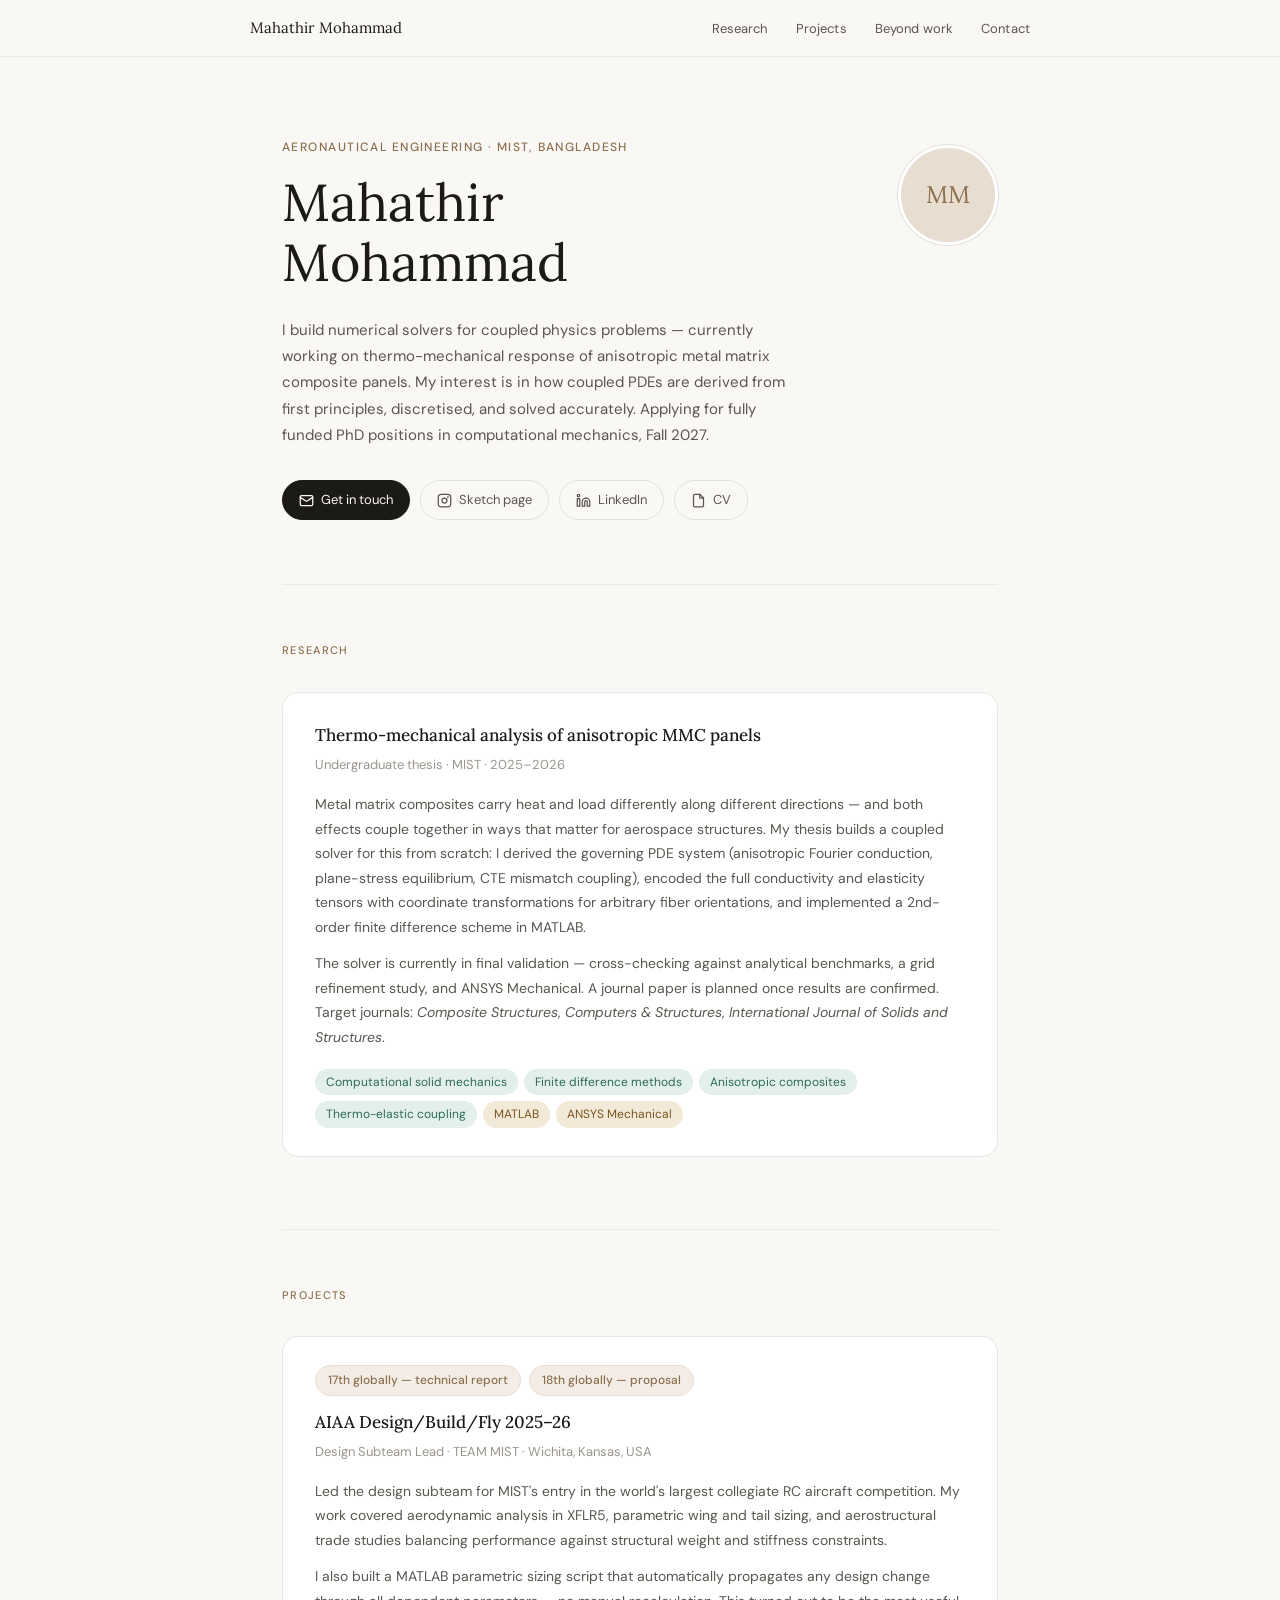
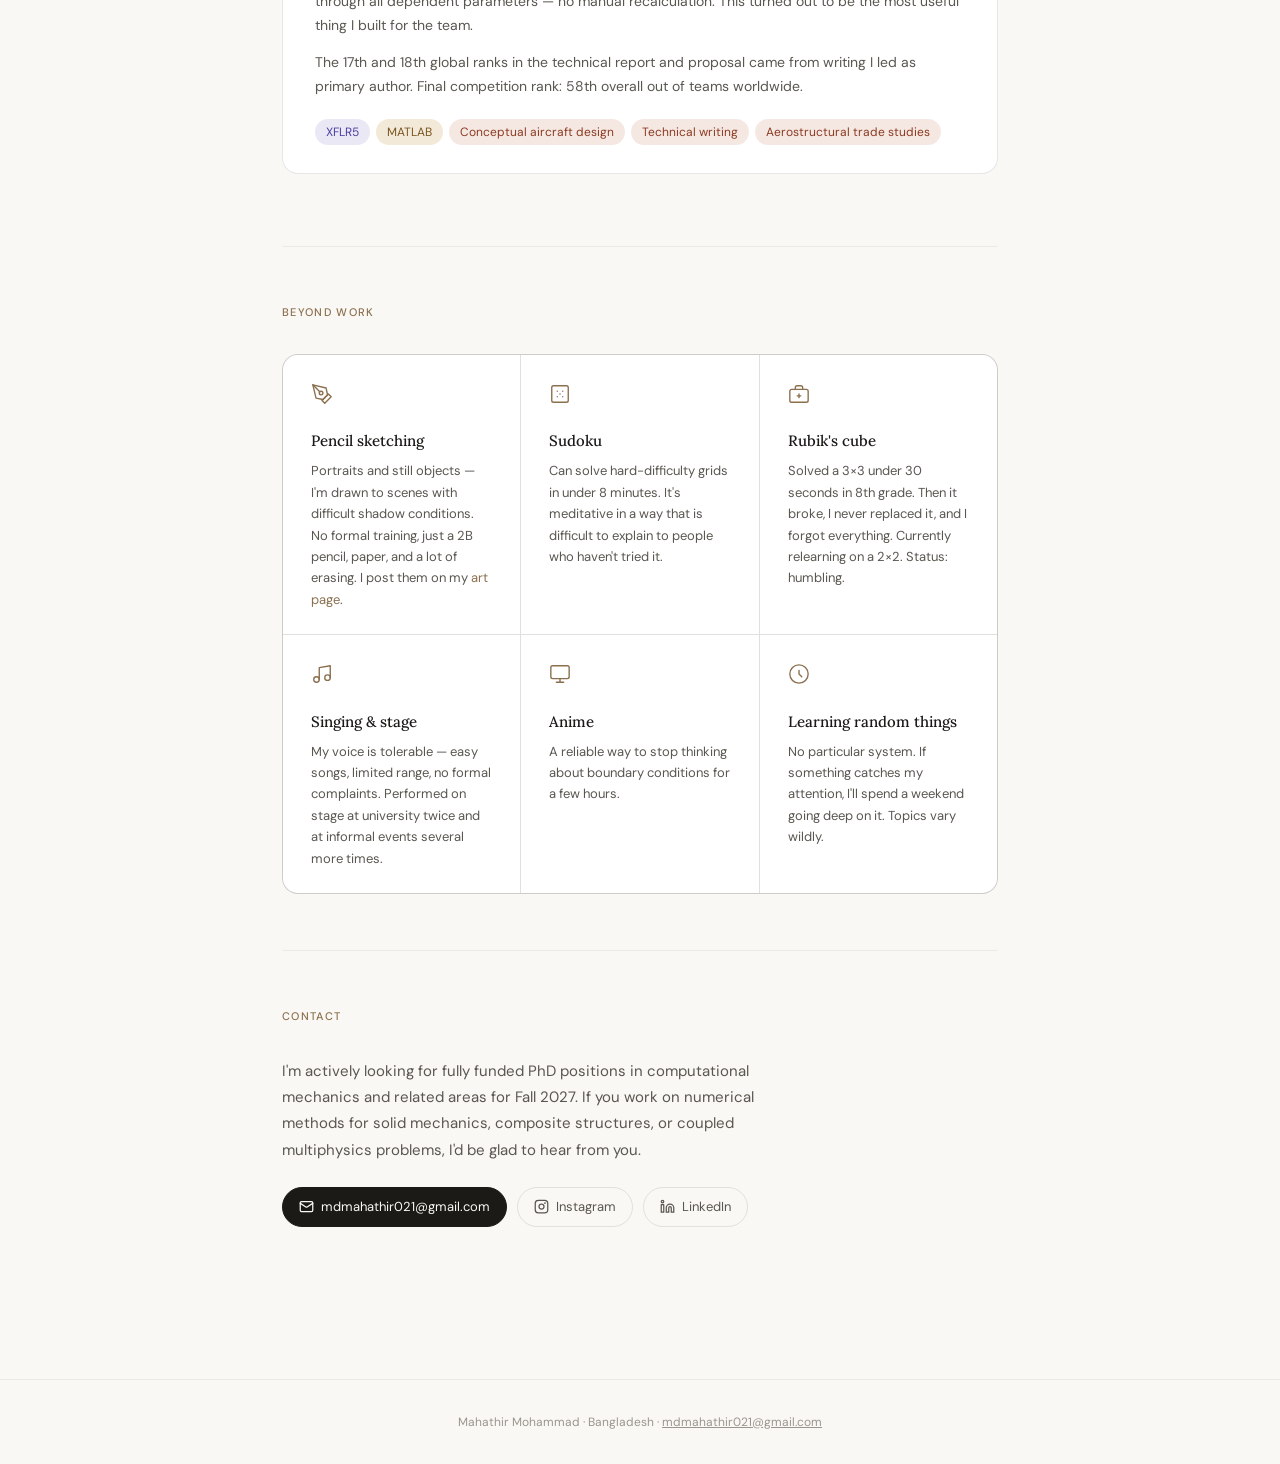
==== index.html @ 1d9fae68 "Rename portfolio_website.html to index.html" ====
<!DOCTYPE html>
<html lang="en">
<head>
<meta charset="UTF-8">
<meta name="viewport" content="width=device-width, initial-scale=1.0">
<title>Mahathir Mohammad</title>
<link rel="preconnect" href="https://fonts.googleapis.com">
<link rel="preconnect" href="https://fonts.gstatic.com" crossorigin>
<link href="https://fonts.googleapis.com/css2?family=Lora:ital,wght@0,400;0,500;1,400&family=DM+Sans:wght@300;400;500&display=swap" rel="stylesheet">
<style>
  *, *::before, *::after { box-sizing: border-box; margin: 0; padding: 0; }

  :root {
    --cream: #FAF8F4;
    --warm-white: #FFFFFF;
    --ink: #1C1A17;
    --ink-muted: #5A5650;
    --ink-faint: #9A958E;
    --accent: #8B6F4E;
    --accent-light: #E8DDD1;
    --accent-lighter: #F3EDE6;
    --border: rgba(28,26,23,0.1);
    --border-soft: rgba(28,26,23,0.06);
    --teal-soft: #E2EFEA;
    --teal-text: #2D6B55;
    --amber-soft: #F2E9D8;
    --amber-text: #7A5520;
    --purple-soft: #EAE8F5;
    --purple-text: #4A3FA0;
    --coral-soft: #F5E8E2;
    --coral-text: #8B3A22;
  }

  html { scroll-behavior: smooth; }

  body {
    font-family: 'DM Sans', sans-serif;
    background: var(--cream);
    color: var(--ink);
    font-size: 16px;
    line-height: 1.7;
    -webkit-font-smoothing: antialiased;
  }

  /* NAV */
  nav {
    position: sticky;
    top: 0;
    z-index: 100;
    background: rgba(250,248,244,0.92);
    backdrop-filter: blur(12px);
    -webkit-backdrop-filter: blur(12px);
    border-bottom: 1px solid var(--border-soft);
    padding: 0 2rem;
  }
  .nav-inner {
    max-width: 780px;
    margin: 0 auto;
    display: flex;
    justify-content: space-between;
    align-items: center;
    height: 56px;
  }
  .nav-name {
    font-family: 'Lora', serif;
    font-size: 15px;
    font-weight: 400;
    color: var(--ink);
    text-decoration: none;
  }
  .nav-links { display: flex; gap: 1.75rem; list-style: none; }
  .nav-links a {
    font-size: 13px;
    font-weight: 400;
    color: var(--ink-muted);
    text-decoration: none;
    letter-spacing: 0.01em;
    transition: color 0.2s;
  }
  .nav-links a:hover { color: var(--ink); }

  /* MAIN LAYOUT */
  main { max-width: 780px; margin: 0 auto; padding: 0 2rem 6rem; }

  /* HERO */
  .hero {
    padding: 5rem 0 4rem;
    display: grid;
    grid-template-columns: 1fr auto;
    gap: 3rem;
    align-items: start;
  }
  .hero-eyebrow {
    font-size: 12px;
    font-weight: 500;
    letter-spacing: 0.12em;
    text-transform: uppercase;
    color: var(--accent);
    margin-bottom: 1rem;
  }
  .hero h1 {
    font-family: 'Lora', serif;
    font-size: clamp(36px, 5vw, 52px);
    font-weight: 400;
    line-height: 1.15;
    color: var(--ink);
    margin-bottom: 1.5rem;
  }
  .hero-bio {
    font-size: 15px;
    color: var(--ink-muted);
    line-height: 1.75;
    max-width: 520px;
    margin-bottom: 2rem;
  }
  .hero-links { display: flex; gap: 10px; flex-wrap: wrap; }
  .btn {
    display: inline-flex;
    align-items: center;
    gap: 7px;
    font-size: 13px;
    font-weight: 400;
    padding: 8px 16px;
    border-radius: 999px;
    text-decoration: none;
    transition: all 0.2s;
    cursor: pointer;
    border: none;
  }
  .btn-outline {
    background: transparent;
    border: 1px solid var(--border);
    color: var(--ink-muted);
  }
  .btn-outline:hover {
    background: var(--accent-lighter);
    border-color: var(--accent-light);
    color: var(--ink);
  }
  .btn-filled {
    background: var(--ink);
    color: var(--cream);
    border: 1px solid var(--ink);
  }
  .btn-filled:hover { background: #333; }

  /* AVATAR */
  .avatar-wrap { padding-top: 0.5rem; }
  .avatar {
    width: 100px;
    height: 100px;
    border-radius: 50%;
    background: var(--accent-light);
    border: 3px solid var(--warm-white);
    box-shadow: 0 0 0 1px var(--border);
    display: flex;
    align-items: center;
    justify-content: center;
    font-family: 'Lora', serif;
    font-size: 24px;
    color: var(--accent);
    overflow: hidden;
    flex-shrink: 0;
  }
  .avatar img { width: 100%; height: 100%; object-fit: cover; }

  /* SECTION */
  section { padding: 3.5rem 0; border-top: 1px solid var(--border-soft); }
  .section-label {
    font-size: 11px;
    font-weight: 500;
    letter-spacing: 0.12em;
    text-transform: uppercase;
    color: var(--accent);
    margin-bottom: 2rem;
  }

  /* CARDS */
  .card {
    background: var(--warm-white);
    border: 1px solid var(--border);
    border-radius: 16px;
    padding: 1.75rem 2rem;
    margin-bottom: 1rem;
    transition: border-color 0.2s;
  }
  .card:hover { border-color: rgba(28,26,23,0.2); }
  .card-header { margin-bottom: 1rem; }
  .card-title {
    font-family: 'Lora', serif;
    font-size: 17px;
    font-weight: 500;
    color: var(--ink);
    margin-bottom: 0.25rem;
  }
  .card-meta { font-size: 13px; color: var(--ink-faint); }
  .card-body { font-size: 14px; color: var(--ink-muted); line-height: 1.75; }
  .card-body p + p { margin-top: 0.75rem; }
  .tags { margin-top: 1.25rem; display: flex; flex-wrap: wrap; gap: 6px; }
  .tag {
    font-size: 12px;
    padding: 3px 11px;
    border-radius: 999px;
    font-weight: 400;
  }
  .tag-teal { background: var(--teal-soft); color: var(--teal-text); }
  .tag-amber { background: var(--amber-soft); color: var(--amber-text); }
  .tag-purple { background: var(--purple-soft); color: var(--purple-text); }
  .tag-coral { background: var(--coral-soft); color: var(--coral-text); }

  /* RANK BADGES */
  .rank-row { display: flex; flex-wrap: wrap; gap: 8px; margin-bottom: 0.75rem; }
  .rank-badge {
    font-size: 12px;
    font-weight: 500;
    padding: 4px 12px;
    border-radius: 999px;
    background: var(--accent-lighter);
    color: var(--accent);
    border: 1px solid var(--accent-light);
  }

  /* HOBBY GRID */
  .hobby-grid {
    display: grid;
    grid-template-columns: repeat(auto-fit, minmax(200px, 1fr));
    gap: 1px;
    background: var(--border);
    border-radius: 16px;
    overflow: hidden;
    border: 1px solid var(--border);
  }
  .hobby-cell {
    background: var(--warm-white);
    padding: 1.5rem 1.75rem;
    transition: background 0.2s;
  }
  .hobby-cell:hover { background: var(--accent-lighter); }
  .hobby-icon {
    font-size: 22px;
    color: var(--accent);
    margin-bottom: 0.75rem;
    display: block;
  }
  .hobby-name {
    font-family: 'Lora', serif;
    font-size: 15px;
    font-weight: 500;
    color: var(--ink);
    margin-bottom: 0.4rem;
  }
  .hobby-desc { font-size: 13px; color: var(--ink-muted); line-height: 1.65; }

  /* CONTACT */
  .contact-block { max-width: 520px; }
  .contact-block p { font-size: 15px; color: var(--ink-muted); line-height: 1.75; margin-bottom: 1.5rem; }
  .contact-links { display: flex; flex-wrap: wrap; gap: 10px; }

  /* FOOTER */
  footer {
    border-top: 1px solid var(--border-soft);
    padding: 2rem;
    text-align: center;
    font-size: 12px;
    color: var(--ink-faint);
  }

  /* ANIMATIONS */
  @keyframes fadeUp {
    from { opacity: 0; transform: translateY(18px); }
    to   { opacity: 1; transform: translateY(0); }
  }
  .hero { animation: fadeUp 0.6s ease both; }
  section { animation: fadeUp 0.5s ease both; }
  section:nth-of-type(2) { animation-delay: 0.05s; }
  section:nth-of-type(3) { animation-delay: 0.10s; }
  section:nth-of-type(4) { animation-delay: 0.15s; }
  section:nth-of-type(5) { animation-delay: 0.20s; }

  /* RESPONSIVE */
  @media (max-width: 600px) {
    main { padding: 0 1.25rem 4rem; }
    .hero { grid-template-columns: 1fr; gap: 1.5rem; padding: 3rem 0 2.5rem; }
    .avatar-wrap { order: -1; }
    .avatar { width: 72px; height: 72px; font-size: 18px; }
    .hero h1 { font-size: 32px; }
    nav { padding: 0 1.25rem; }
    .nav-links { gap: 1.1rem; }
    .hobby-grid { grid-template-columns: 1fr 1fr; }
    .card { padding: 1.25rem 1.5rem; }
  }
</style>
</head>
<body>

<nav aria-label="Site navigation">
  <div class="nav-inner">
    <a class="nav-name" href="#">Mahathir Mohammad</a>
    <ul class="nav-links">
      <li><a href="#research">Research</a></li>
      <li><a href="#projects">Projects</a></li>
      <li><a href="#beyond">Beyond work</a></li>
      <li><a href="#contact">Contact</a></li>
    </ul>
  </div>
</nav>

<main>

  <div class="hero">
    <div class="hero-content">
      <p class="hero-eyebrow">Aeronautical Engineering · MIST, Bangladesh</p>
      <h1>Mahathir<br>Mohammad</h1>
      <p class="hero-bio">
        I build numerical solvers for coupled physics problems — currently working on thermo-mechanical response of anisotropic metal matrix composite panels. My interest is in how coupled PDEs are derived from first principles, discretised, and solved accurately. Applying for fully funded PhD positions in computational mechanics, Fall 2027.
      </p>
      <div class="hero-links">
        <a class="btn btn-filled" href="mailto:mdmahathir021@gmail.com">
          <svg width="15" height="15" viewBox="0 0 24 24" fill="none" stroke="currentColor" stroke-width="2" stroke-linecap="round" stroke-linejoin="round" aria-hidden="true"><rect x="2" y="4" width="20" height="16" rx="2"/><path d="m22 7-8.97 5.7a1.94 1.94 0 0 1-2.06 0L2 7"/></svg>
          Get in touch
        </a>
        <a class="btn btn-outline" href="https://www.instagram.com/pencilhead021" target="_blank" rel="noopener">
          <svg width="15" height="15" viewBox="0 0 24 24" fill="none" stroke="currentColor" stroke-width="2" stroke-linecap="round" stroke-linejoin="round" aria-hidden="true"><rect x="2" y="2" width="20" height="20" rx="5"/><circle cx="12" cy="12" r="4"/><circle cx="17.5" cy="6.5" r="0.5" fill="currentColor"/></svg>
          Sketch page
        </a>
        <a class="btn btn-outline" href="https://www.linkedin.com/in/mdmahathir021/" target="_blank" rel="noopener">
          <svg width="15" height="15" viewBox="0 0 24 24" fill="none" stroke="currentColor" stroke-width="2" stroke-linecap="round" stroke-linejoin="round" aria-hidden="true"><path d="M16 8a6 6 0 0 1 6 6v7h-4v-7a2 2 0 0 0-2-2 2 2 0 0 0-2 2v7h-4v-7a6 6 0 0 1 6-6z"/><rect x="2" y="9" width="4" height="12"/><circle cx="4" cy="4" r="2"/></svg>
          LinkedIn
        </a>
        <a class="btn btn-outline" href="#" target="_blank" rel="noopener">
          <svg width="15" height="15" viewBox="0 0 24 24" fill="none" stroke="currentColor" stroke-width="2" stroke-linecap="round" stroke-linejoin="round" aria-hidden="true"><path d="M14 2H6a2 2 0 0 0-2 2v16a2 2 0 0 0 2 2h12a2 2 0 0 0 2-2V8z"/><polyline points="14,2 14,8 20,8"/></svg>
          CV
        </a>
      </div>
    </div>
    <div class="avatar-wrap">
      <div class="avatar" id="avatarEl">MM</div>
    </div>
  </div>

  <!-- RESEARCH -->
  <section id="research">
    <p class="section-label">Research</p>
    <div class="card">
      <div class="card-header">
        <div class="card-title">Thermo-mechanical analysis of anisotropic MMC panels</div>
        <div class="card-meta">Undergraduate thesis &middot; MIST &middot; 2025&ndash;2026</div>
      </div>
      <div class="card-body">
        <p>Metal matrix composites carry heat and load differently along different directions — and both effects couple together in ways that matter for aerospace structures. My thesis builds a coupled solver for this from scratch: I derived the governing PDE system (anisotropic Fourier conduction, plane-stress equilibrium, CTE mismatch coupling), encoded the full conductivity and elasticity tensors with coordinate transformations for arbitrary fiber orientations, and implemented a 2nd-order finite difference scheme in MATLAB.</p>
        <p>The solver is currently in final validation — cross-checking against analytical benchmarks, a grid refinement study, and ANSYS Mechanical. A journal paper is planned once results are confirmed. Target journals: <em>Composite Structures</em>, <em>Computers &amp; Structures</em>, <em>International Journal of Solids and Structures</em>.</p>
      </div>
      <div class="tags">
        <span class="tag tag-teal">Computational solid mechanics</span>
        <span class="tag tag-teal">Finite difference methods</span>
        <span class="tag tag-teal">Anisotropic composites</span>
        <span class="tag tag-teal">Thermo-elastic coupling</span>
        <span class="tag tag-amber">MATLAB</span>
        <span class="tag tag-amber">ANSYS Mechanical</span>
      </div>
    </div>
  </section>

  <!-- PROJECTS -->
  <section id="projects">
    <p class="section-label">Projects</p>
    <div class="card">
      <div class="card-header">
        <div class="rank-row">
          <span class="rank-badge">17th globally &mdash; technical report</span>
          <span class="rank-badge">18th globally &mdash; proposal</span>
        </div>
        <div class="card-title">AIAA Design/Build/Fly 2025&ndash;26</div>
        <div class="card-meta">Design Subteam Lead &middot; TEAM MIST &middot; Wichita, Kansas, USA</div>
      </div>
      <div class="card-body">
        <p>Led the design subteam for MIST's entry in the world's largest collegiate RC aircraft competition. My work covered aerodynamic analysis in XFLR5, parametric wing and tail sizing, and aerostructural trade studies balancing performance against structural weight and stiffness constraints.</p>
        <p>I also built a MATLAB parametric sizing script that automatically propagates any design change through all dependent parameters — no manual recalculation. This turned out to be the most useful thing I built for the team.</p>
        <p>The 17th and 18th global ranks in the technical report and proposal came from writing I led as primary author. Final competition rank: 58th overall out of teams worldwide.</p>
      </div>
      <div class="tags">
        <span class="tag tag-purple">XFLR5</span>
        <span class="tag tag-amber">MATLAB</span>
        <span class="tag tag-coral">Conceptual aircraft design</span>
        <span class="tag tag-coral">Technical writing</span>
        <span class="tag tag-coral">Aerostructural trade studies</span>
      </div>
    </div>
  </section>

  <!-- BEYOND -->
  <section id="beyond">
    <p class="section-label">Beyond work</p>
    <div class="hobby-grid">
      <div class="hobby-cell">
        <span class="hobby-icon" aria-hidden="true">
          <svg width="22" height="22" viewBox="0 0 24 24" fill="none" stroke="currentColor" stroke-width="1.5" stroke-linecap="round" stroke-linejoin="round"><path d="M12 19l7-7 3 3-7 7-3-3z"/><path d="M18 13l-1.5-7.5L2 2l3.5 14.5L13 18l5-5z"/><path d="M2 2l7.586 7.586"/><circle cx="11" cy="11" r="2"/></svg>
        </span>
        <div class="hobby-name">Pencil sketching</div>
        <div class="hobby-desc">Portraits and still objects — I'm drawn to scenes with difficult shadow conditions. No formal training, just a 2B pencil, paper, and a lot of erasing. I post them on my <a href="https://www.instagram.com/pencilhead021" target="_blank" rel="noopener" style="color: var(--accent); text-decoration: none;">art page</a>.</div>
      </div>
      <div class="hobby-cell">
        <span class="hobby-icon" aria-hidden="true">
          <svg width="22" height="22" viewBox="0 0 24 24" fill="none" stroke="currentColor" stroke-width="1.5" stroke-linecap="round" stroke-linejoin="round"><rect x="3" y="3" width="18" height="18" rx="2"/><path d="M9 9h.01M15 9h.01M9 15h.01M15 15h.01M12 12h.01"/></svg>
        </span>
        <div class="hobby-name">Sudoku</div>
        <div class="hobby-desc">Can solve hard-difficulty grids in under 8 minutes. It's meditative in a way that is difficult to explain to people who haven't tried it.</div>
      </div>
      <div class="hobby-cell">
        <span class="hobby-icon" aria-hidden="true">
          <svg width="22" height="22" viewBox="0 0 24 24" fill="none" stroke="currentColor" stroke-width="1.5" stroke-linecap="round" stroke-linejoin="round"><rect x="2" y="7" width="20" height="14" rx="2"/><path d="M16 7V5a2 2 0 0 0-2-2h-4a2 2 0 0 0-2 2v2"/><line x1="12" y1="12" x2="12" y2="16"/><line x1="10" y1="14" x2="14" y2="14"/></svg>
        </span>
        <div class="hobby-name">Rubik's cube</div>
        <div class="hobby-desc">Solved a 3×3 under 30 seconds in 8th grade. Then it broke, I never replaced it, and I forgot everything. Currently relearning on a 2×2. Status: humbling.</div>
      </div>
      <div class="hobby-cell">
        <span class="hobby-icon" aria-hidden="true">
          <svg width="22" height="22" viewBox="0 0 24 24" fill="none" stroke="currentColor" stroke-width="1.5" stroke-linecap="round" stroke-linejoin="round"><path d="M9 18V5l12-2v13"/><circle cx="6" cy="18" r="3"/><circle cx="18" cy="16" r="3"/></svg>
        </span>
        <div class="hobby-name">Singing & stage</div>
        <div class="hobby-desc">My voice is tolerable — easy songs, limited range, no formal complaints. Performed on stage at university twice and at informal events several more times.</div>
      </div>
      <div class="hobby-cell">
        <span class="hobby-icon" aria-hidden="true">
          <svg width="22" height="22" viewBox="0 0 24 24" fill="none" stroke="currentColor" stroke-width="1.5" stroke-linecap="round" stroke-linejoin="round"><rect x="2" y="3" width="20" height="14" rx="2"/><path d="M8 21h8M12 17v4"/></svg>
        </span>
        <div class="hobby-name">Anime</div>
        <div class="hobby-desc">A reliable way to stop thinking about boundary conditions for a few hours.</div>
      </div>
      <div class="hobby-cell">
        <span class="hobby-icon" aria-hidden="true">
          <svg width="22" height="22" viewBox="0 0 24 24" fill="none" stroke="currentColor" stroke-width="1.5" stroke-linecap="round" stroke-linejoin="round"><circle cx="12" cy="12" r="10"/><path d="M12 8v4l3 3"/></svg>
        </span>
        <div class="hobby-name">Learning random things</div>
        <div class="hobby-desc">No particular system. If something catches my attention, I'll spend a weekend going deep on it. Topics vary wildly.</div>
      </div>
    </div>
  </section>

  <!-- CONTACT -->
  <section id="contact">
    <p class="section-label">Contact</p>
    <div class="contact-block">
      <p>I'm actively looking for fully funded PhD positions in computational mechanics and related areas for Fall 2027. If you work on numerical methods for solid mechanics, composite structures, or coupled multiphysics problems, I'd be glad to hear from you.</p>
      <div class="contact-links">
        <a class="btn btn-filled" href="mailto:mdmahathir021@gmail.com">
          <svg width="15" height="15" viewBox="0 0 24 24" fill="none" stroke="currentColor" stroke-width="2" stroke-linecap="round" stroke-linejoin="round" aria-hidden="true"><rect x="2" y="4" width="20" height="16" rx="2"/><path d="m22 7-8.97 5.7a1.94 1.94 0 0 1-2.06 0L2 7"/></svg>
          mdmahathir021@gmail.com
        </a>
        <a class="btn btn-outline" href="https://www.instagram.com/pencilhead021" target="_blank" rel="noopener">
          <svg width="15" height="15" viewBox="0 0 24 24" fill="none" stroke="currentColor" stroke-width="2" stroke-linecap="round" stroke-linejoin="round" aria-hidden="true"><rect x="2" y="2" width="20" height="20" rx="5"/><circle cx="12" cy="12" r="4"/><circle cx="17.5" cy="6.5" r="0.5" fill="currentColor"/></svg>
          Instagram
        </a>
        <a class="btn btn-outline" href="https://www.linkedin.com/in/mdmahathir021/" target="_blank" rel="noopener">
          <svg width="15" height="15" viewBox="0 0 24 24" fill="none" stroke="currentColor" stroke-width="2" stroke-linecap="round" stroke-linejoin="round" aria-hidden="true"><path d="M16 8a6 6 0 0 1 6 6v7h-4v-7a2 2 0 0 0-2-2 2 2 0 0 0-2 2v7h-4v-7a6 6 0 0 1 6-6z"/><rect x="2" y="9" width="4" height="12"/><circle cx="4" cy="4" r="2"/></svg>
          LinkedIn
        </a>
      </div>
    </div>
  </section>

</main>

<footer>
  <p>Mahathir Mohammad &middot; Bangladesh &middot; <a href="mailto:mdmahathir021@gmail.com" style="color: inherit;">mdmahathir021@gmail.com</a></p>
</footer>

</body>
</html>
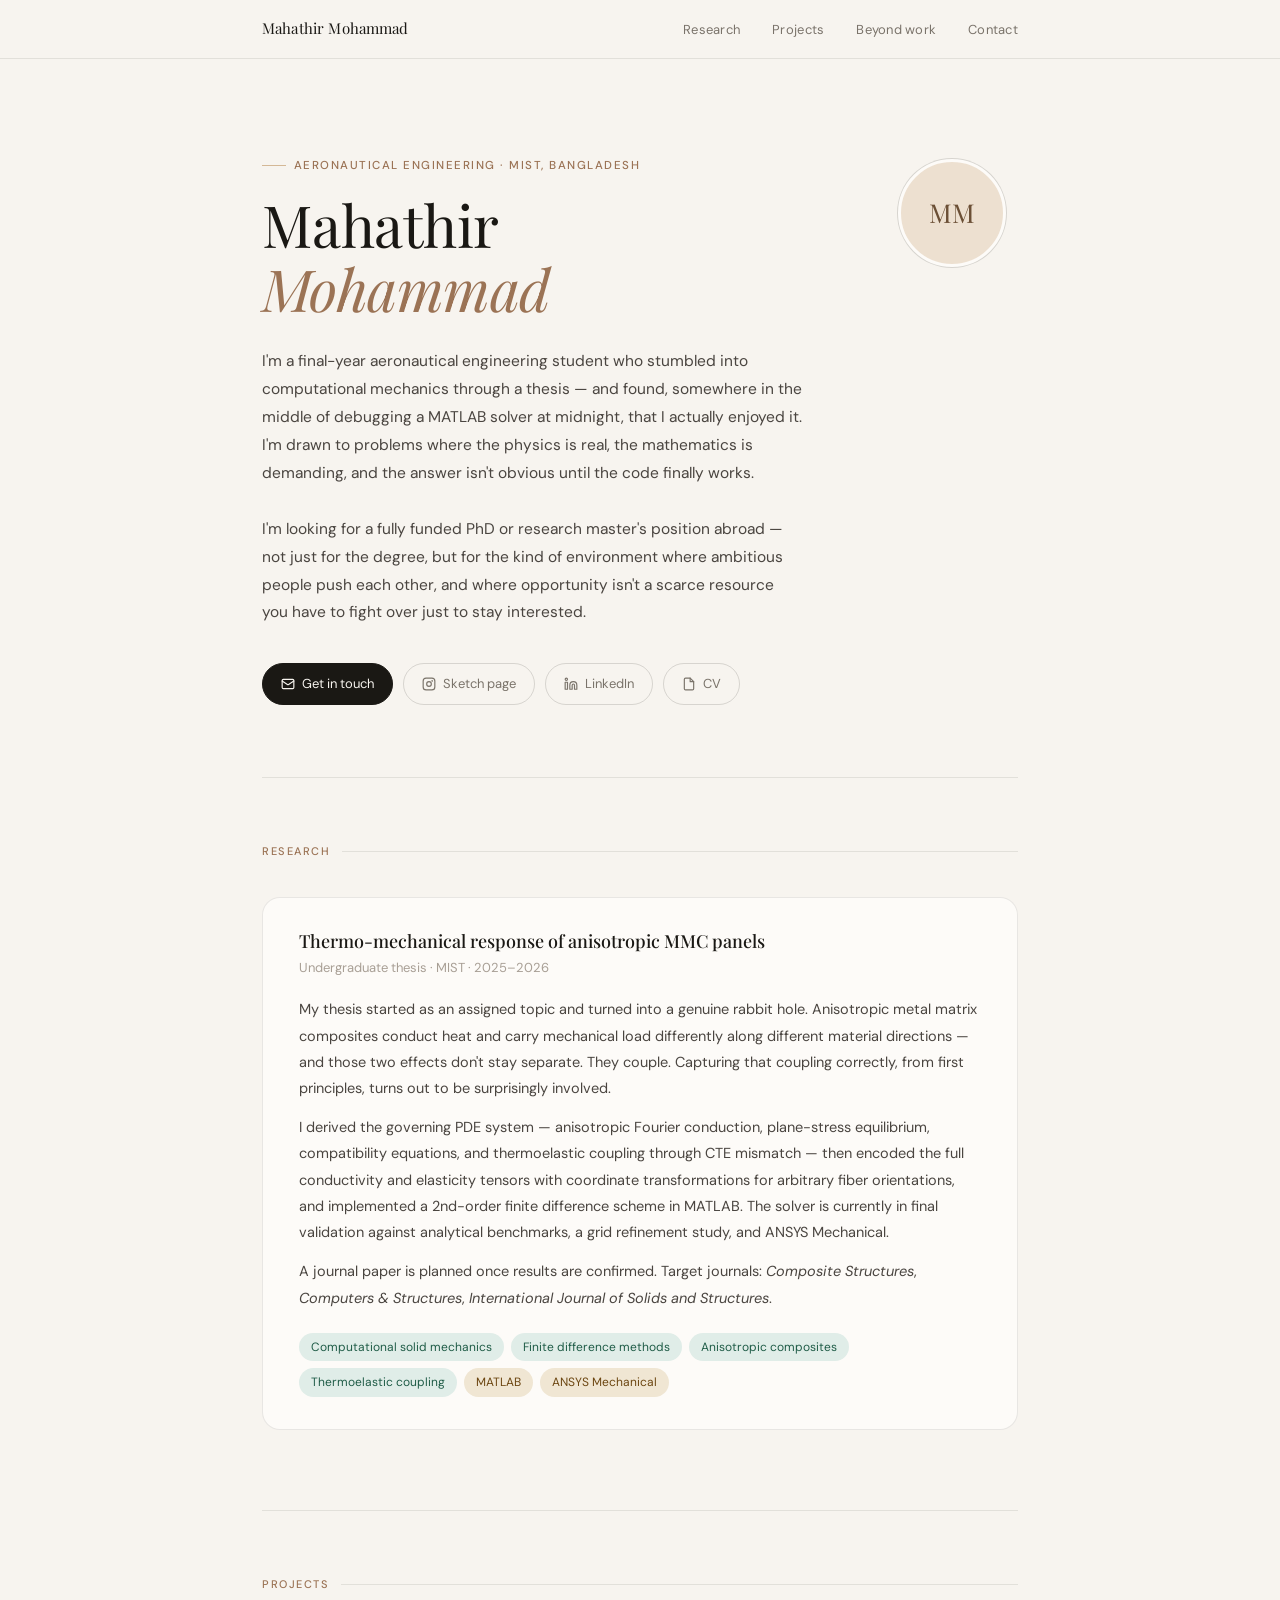
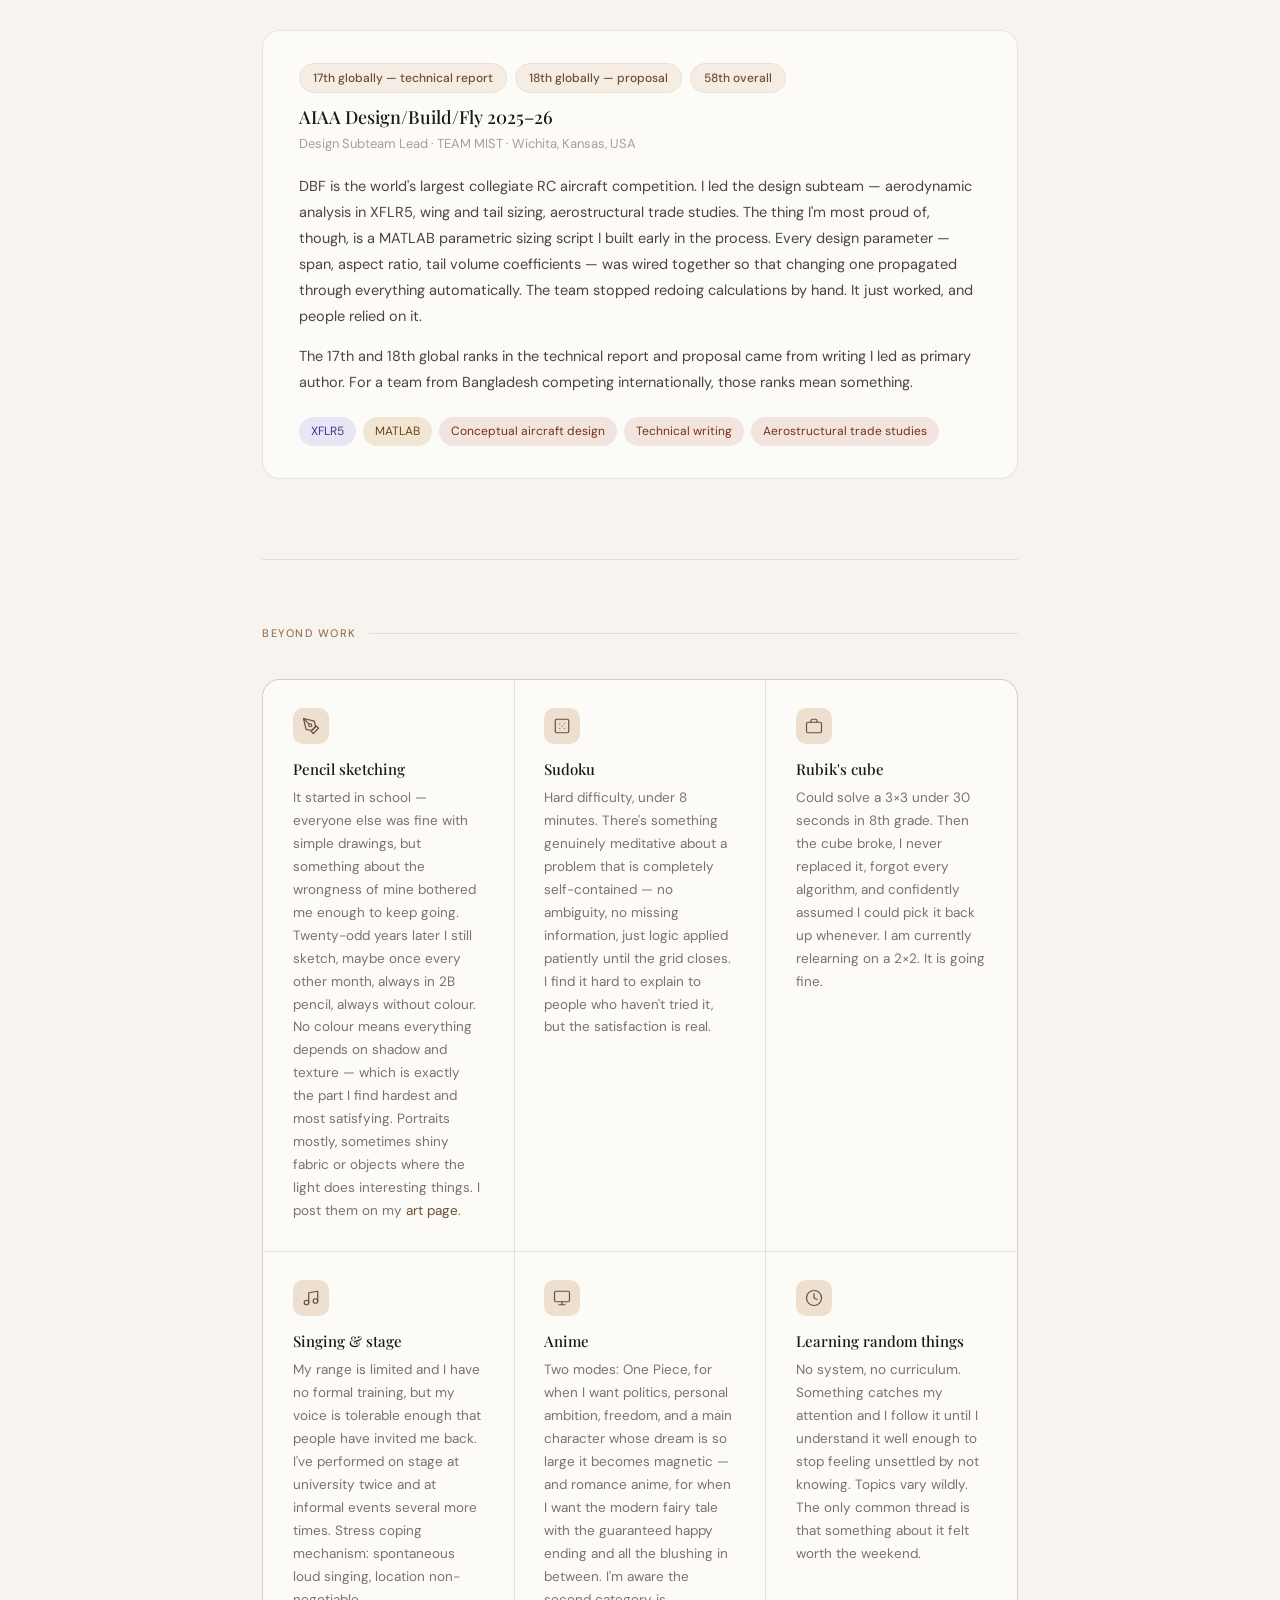
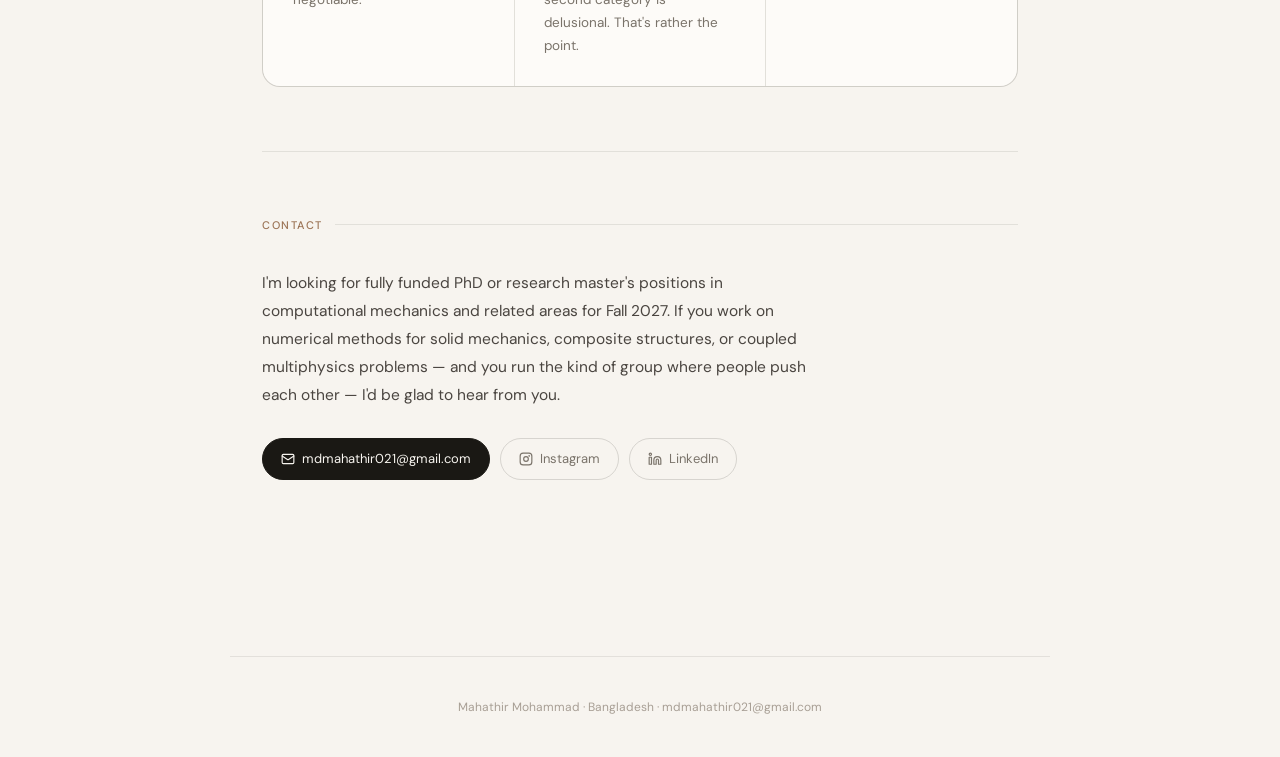
==== commit f5212426: "Improved the texts" ====
--- a/index.html
+++ b/index.html
@@ -6,29 +6,30 @@
 <title>Mahathir Mohammad</title>
 <link rel="preconnect" href="https://fonts.googleapis.com">
 <link rel="preconnect" href="https://fonts.gstatic.com" crossorigin>
-<link href="https://fonts.googleapis.com/css2?family=Lora:ital,wght@0,400;0,500;1,400&family=DM+Sans:wght@300;400;500&display=swap" rel="stylesheet">
+<link href="https://fonts.googleapis.com/css2?family=Playfair+Display:ital,wght@0,400;0,500;1,400&family=Cabinet+Grotesk:wght@300;400;500;700&display=swap" rel="stylesheet">
+<link href="https://fonts.googleapis.com/css2?family=Playfair+Display:ital,wght@0,400;0,500;1,400&family=DM+Sans:opsz,wght@9..40,300;9..40,400;9..40,500&display=swap" rel="stylesheet">
 <style>
   *, *::before, *::after { box-sizing: border-box; margin: 0; padding: 0; }
 
   :root {
-    --cream: #FAF8F4;
-    --warm-white: #FFFFFF;
-    --ink: #1C1A17;
-    --ink-muted: #5A5650;
-    --ink-faint: #9A958E;
-    --accent: #8B6F4E;
-    --accent-light: #E8DDD1;
-    --accent-lighter: #F3EDE6;
-    --border: rgba(28,26,23,0.1);
-    --border-soft: rgba(28,26,23,0.06);
-    --teal-soft: #E2EFEA;
-    --teal-text: #2D6B55;
-    --amber-soft: #F2E9D8;
-    --amber-text: #7A5520;
-    --purple-soft: #EAE8F5;
-    --purple-text: #4A3FA0;
-    --coral-soft: #F5E8E2;
-    --coral-text: #8B3A22;
+    --cream: #F7F4EF;
+    --paper: #FDFBF8;
+    --white: #FFFFFF;
+    --ink: #1A1814;
+    --ink-mid: #4A4540;
+    --ink-muted: #7A736A;
+    --ink-faint: #A89F95;
+    --accent: #6B4F35;
+    --accent-mid: #9B7355;
+    --accent-light: #D4B896;
+    --accent-lighter: #EDE0D0;
+    --accent-faintest: #F5EDE3;
+    --border: rgba(26,24,20,0.09);
+    --border-mid: rgba(26,24,20,0.14);
+    --teal-bg: #E0EDE8; --teal-fg: #1F5C47;
+    --amber-bg: #F0E6D3; --amber-fg: #6B4510;
+    --purple-bg: #E8E6F5; --purple-fg: #3D3590;
+    --coral-bg: #F2E4DE; --coral-fg: #7A3018;
   }
 
   html { scroll-behavior: smooth; }
@@ -42,252 +43,259 @@
     -webkit-font-smoothing: antialiased;
   }
 
-  /* NAV */
+  /* ── NAV ── */
   nav {
-    position: sticky;
-    top: 0;
-    z-index: 100;
-    background: rgba(250,248,244,0.92);
-    backdrop-filter: blur(12px);
-    -webkit-backdrop-filter: blur(12px);
-    border-bottom: 1px solid var(--border-soft);
+    position: sticky; top: 0; z-index: 100;
+    background: rgba(247,244,239,0.93);
+    backdrop-filter: blur(14px);
+    -webkit-backdrop-filter: blur(14px);
+    border-bottom: 1px solid var(--border);
+  }
+  .nav-inner {
+    max-width: 820px; margin: 0 auto;
     padding: 0 2rem;
-  }
-  .nav-inner {
-    max-width: 780px;
-    margin: 0 auto;
-    display: flex;
-    justify-content: space-between;
-    align-items: center;
-    height: 56px;
+    display: flex; justify-content: space-between; align-items: center;
+    height: 58px;
   }
   .nav-name {
-    font-family: 'Lora', serif;
-    font-size: 15px;
-    font-weight: 400;
-    color: var(--ink);
-    text-decoration: none;
-  }
-  .nav-links { display: flex; gap: 1.75rem; list-style: none; }
+    font-family: 'Playfair Display', serif;
+    font-size: 15px; font-weight: 400;
+    color: var(--ink); text-decoration: none;
+    letter-spacing: 0.01em;
+  }
+  .nav-links { display: flex; gap: 2rem; list-style: none; }
   .nav-links a {
-    font-size: 13px;
-    font-weight: 400;
-    color: var(--ink-muted);
-    text-decoration: none;
-    letter-spacing: 0.01em;
-    transition: color 0.2s;
+    font-size: 13px; font-weight: 400;
+    color: var(--ink-muted); text-decoration: none;
+    letter-spacing: 0.02em;
+    transition: color 0.18s;
   }
   .nav-links a:hover { color: var(--ink); }
 
-  /* MAIN LAYOUT */
-  main { max-width: 780px; margin: 0 auto; padding: 0 2rem 6rem; }
-
-  /* HERO */
+  /* ── LAYOUT ── */
+  main { max-width: 820px; margin: 0 auto; padding: 0 2rem 7rem; }
+
+  /* ── HERO ── */
   .hero {
-    padding: 5rem 0 4rem;
+    padding: 5.5rem 0 4.5rem;
     display: grid;
-    grid-template-columns: 1fr auto;
+    grid-template-columns: 1fr 120px;
     gap: 3rem;
     align-items: start;
   }
   .hero-eyebrow {
-    font-size: 12px;
+    display: inline-flex; align-items: center; gap: 8px;
+    font-size: 11.5px; font-weight: 500;
+    letter-spacing: 0.13em; text-transform: uppercase;
+    color: var(--accent-mid);
+    margin-bottom: 1.1rem;
+  }
+  .hero-eyebrow::before {
+    content: '';
+    display: inline-block; width: 24px; height: 1px;
+    background: var(--accent-light);
+  }
+  .hero h1 {
+    font-family: 'Playfair Display', serif;
+    font-size: clamp(40px, 6vw, 58px);
+    font-weight: 400;
+    line-height: 1.1;
+    color: var(--ink);
+    margin-bottom: 1.75rem;
+    letter-spacing: -0.01em;
+  }
+  .hero h1 em {
+    font-style: italic;
+    color: var(--accent-mid);
+  }
+  .hero-bio {
+    font-size: 15.5px;
+    color: var(--ink-mid);
+    line-height: 1.8;
+    max-width: 540px;
+    margin-bottom: 2.25rem;
+  }
+  .hero-bio strong {
     font-weight: 500;
-    letter-spacing: 0.12em;
-    text-transform: uppercase;
-    color: var(--accent);
-    margin-bottom: 1rem;
-  }
-  .hero h1 {
-    font-family: 'Lora', serif;
-    font-size: clamp(36px, 5vw, 52px);
-    font-weight: 400;
-    line-height: 1.15;
     color: var(--ink);
-    margin-bottom: 1.5rem;
-  }
-  .hero-bio {
-    font-size: 15px;
-    color: var(--ink-muted);
-    line-height: 1.75;
-    max-width: 520px;
-    margin-bottom: 2rem;
   }
   .hero-links { display: flex; gap: 10px; flex-wrap: wrap; }
+
+  /* ── BUTTONS ── */
   .btn {
-    display: inline-flex;
-    align-items: center;
-    gap: 7px;
-    font-size: 13px;
-    font-weight: 400;
-    padding: 8px 16px;
-    border-radius: 999px;
-    text-decoration: none;
-    transition: all 0.2s;
-    cursor: pointer;
-    border: none;
-  }
+    display: inline-flex; align-items: center; gap: 7px;
+    font-size: 13px; font-weight: 400;
+    padding: 9px 18px; border-radius: 999px;
+    text-decoration: none; cursor: pointer; border: none;
+    transition: all 0.18s;
+    font-family: 'DM Sans', sans-serif;
+  }
+  .btn-filled {
+    background: var(--ink); color: var(--cream);
+    border: 1px solid var(--ink);
+  }
+  .btn-filled:hover { background: var(--ink-mid); border-color: var(--ink-mid); }
   .btn-outline {
-    background: transparent;
-    border: 1px solid var(--border);
-    color: var(--ink-muted);
+    background: transparent; color: var(--ink-muted);
+    border: 1px solid var(--border-mid);
   }
   .btn-outline:hover {
-    background: var(--accent-lighter);
+    background: var(--accent-faintest);
     border-color: var(--accent-light);
     color: var(--ink);
   }
-  .btn-filled {
-    background: var(--ink);
-    color: var(--cream);
-    border: 1px solid var(--ink);
-  }
-  .btn-filled:hover { background: #333; }
-
-  /* AVATAR */
-  .avatar-wrap { padding-top: 0.5rem; }
+
+  /* ── AVATAR ── */
+  .avatar-wrap { padding-top: 0.75rem; }
   .avatar {
-    width: 100px;
-    height: 100px;
-    border-radius: 50%;
-    background: var(--accent-light);
-    border: 3px solid var(--warm-white);
-    box-shadow: 0 0 0 1px var(--border);
-    display: flex;
-    align-items: center;
-    justify-content: center;
-    font-family: 'Lora', serif;
-    font-size: 24px;
+    width: 108px; height: 108px; border-radius: 50%;
+    background: var(--accent-lighter);
+    border: 3px solid var(--paper);
+    box-shadow: 0 0 0 1px var(--border-mid);
+    display: flex; align-items: center; justify-content: center;
+    font-family: 'Playfair Display', serif;
+    font-size: 26px; color: var(--accent);
+    overflow: hidden; flex-shrink: 0;
+  }
+  .avatar img { width: 100%; height: 100%; object-fit: cover; }
+
+  /* ── SECTIONS ── */
+  section { padding: 4rem 0; border-top: 1px solid var(--border); }
+
+  .section-header {
+    display: flex; align-items: center; gap: 12px;
+    margin-bottom: 2.25rem;
+  }
+  .section-label {
+    font-size: 11px; font-weight: 500;
+    letter-spacing: 0.14em; text-transform: uppercase;
+    color: var(--accent-mid);
+  }
+  .section-line {
+    flex: 1; height: 1px;
+    background: var(--border);
+  }
+
+  /* ── CARDS ── */
+  .card {
+    background: var(--paper);
+    border: 1px solid var(--border);
+    border-radius: 18px;
+    padding: 2rem 2.25rem;
+    margin-bottom: 1rem;
+    transition: border-color 0.2s, box-shadow 0.2s;
+  }
+  .card:hover {
+    border-color: var(--accent-light);
+    box-shadow: 0 4px 24px rgba(107,79,53,0.06);
+  }
+  .card-title {
+    font-family: 'Playfair Display', serif;
+    font-size: 18px; font-weight: 500;
+    color: var(--ink); margin-bottom: 0.2rem;
+    line-height: 1.3;
+  }
+  .card-meta { font-size: 13px; color: var(--ink-faint); margin-bottom: 1.1rem; }
+  .card-body { font-size: 14.5px; color: var(--ink-mid); line-height: 1.8; }
+  .card-body p + p { margin-top: 0.85rem; }
+
+  /* rank badges */
+  .rank-row { display: flex; flex-wrap: wrap; gap: 8px; margin-bottom: 0.85rem; }
+  .rank-badge {
+    font-size: 12px; font-weight: 500;
+    padding: 4px 13px; border-radius: 999px;
+    background: var(--accent-faintest);
     color: var(--accent);
-    overflow: hidden;
-    flex-shrink: 0;
-  }
-  .avatar img { width: 100%; height: 100%; object-fit: cover; }
-
-  /* SECTION */
-  section { padding: 3.5rem 0; border-top: 1px solid var(--border-soft); }
-  .section-label {
-    font-size: 11px;
-    font-weight: 500;
-    letter-spacing: 0.12em;
-    text-transform: uppercase;
-    color: var(--accent);
-    margin-bottom: 2rem;
-  }
-
-  /* CARDS */
-  .card {
-    background: var(--warm-white);
-    border: 1px solid var(--border);
-    border-radius: 16px;
-    padding: 1.75rem 2rem;
-    margin-bottom: 1rem;
-    transition: border-color 0.2s;
-  }
-  .card:hover { border-color: rgba(28,26,23,0.2); }
-  .card-header { margin-bottom: 1rem; }
-  .card-title {
-    font-family: 'Lora', serif;
-    font-size: 17px;
-    font-weight: 500;
-    color: var(--ink);
-    margin-bottom: 0.25rem;
-  }
-  .card-meta { font-size: 13px; color: var(--ink-faint); }
-  .card-body { font-size: 14px; color: var(--ink-muted); line-height: 1.75; }
-  .card-body p + p { margin-top: 0.75rem; }
-  .tags { margin-top: 1.25rem; display: flex; flex-wrap: wrap; gap: 6px; }
+    border: 1px solid var(--accent-lighter);
+  }
+
+  /* tags */
+  .tags { margin-top: 1.4rem; display: flex; flex-wrap: wrap; gap: 7px; }
   .tag {
-    font-size: 12px;
-    padding: 3px 11px;
-    border-radius: 999px;
-    font-weight: 400;
-  }
-  .tag-teal { background: var(--teal-soft); color: var(--teal-text); }
-  .tag-amber { background: var(--amber-soft); color: var(--amber-text); }
-  .tag-purple { background: var(--purple-soft); color: var(--purple-text); }
-  .tag-coral { background: var(--coral-soft); color: var(--coral-text); }
-
-  /* RANK BADGES */
-  .rank-row { display: flex; flex-wrap: wrap; gap: 8px; margin-bottom: 0.75rem; }
-  .rank-badge {
-    font-size: 12px;
-    font-weight: 500;
-    padding: 4px 12px;
-    border-radius: 999px;
-    background: var(--accent-lighter);
-    color: var(--accent);
-    border: 1px solid var(--accent-light);
-  }
-
-  /* HOBBY GRID */
+    font-size: 12px; padding: 4px 12px;
+    border-radius: 999px; font-weight: 400;
+  }
+  .tag-teal   { background: var(--teal-bg);   color: var(--teal-fg); }
+  .tag-amber  { background: var(--amber-bg);  color: var(--amber-fg); }
+  .tag-purple { background: var(--purple-bg); color: var(--purple-fg); }
+  .tag-coral  { background: var(--coral-bg);  color: var(--coral-fg); }
+
+  /* ── HOBBY GRID ── */
   .hobby-grid {
     display: grid;
-    grid-template-columns: repeat(auto-fit, minmax(200px, 1fr));
+    grid-template-columns: repeat(3, 1fr);
     gap: 1px;
     background: var(--border);
-    border-radius: 16px;
+    border-radius: 18px;
     overflow: hidden;
     border: 1px solid var(--border);
   }
   .hobby-cell {
-    background: var(--warm-white);
-    padding: 1.5rem 1.75rem;
+    background: var(--paper);
+    padding: 1.75rem 1.85rem;
     transition: background 0.2s;
   }
-  .hobby-cell:hover { background: var(--accent-lighter); }
+  .hobby-cell:hover { background: var(--accent-faintest); }
   .hobby-icon {
-    font-size: 22px;
+    width: 36px; height: 36px;
+    border-radius: 10px;
+    background: var(--accent-lighter);
+    display: flex; align-items: center; justify-content: center;
+    margin-bottom: 1rem;
     color: var(--accent);
-    margin-bottom: 0.75rem;
-    display: block;
   }
   .hobby-name {
-    font-family: 'Lora', serif;
-    font-size: 15px;
-    font-weight: 500;
-    color: var(--ink);
-    margin-bottom: 0.4rem;
-  }
-  .hobby-desc { font-size: 13px; color: var(--ink-muted); line-height: 1.65; }
-
-  /* CONTACT */
-  .contact-block { max-width: 520px; }
-  .contact-block p { font-size: 15px; color: var(--ink-muted); line-height: 1.75; margin-bottom: 1.5rem; }
+    font-family: 'Playfair Display', serif;
+    font-size: 15px; font-weight: 500;
+    color: var(--ink); margin-bottom: 0.5rem;
+    line-height: 1.3;
+  }
+  .hobby-desc { font-size: 13.5px; color: var(--ink-muted); line-height: 1.7; }
+  .hobby-desc a { color: var(--accent); text-decoration: none; }
+  .hobby-desc a:hover { text-decoration: underline; }
+
+  /* ── CONTACT ── */
+  .contact-intro {
+    font-size: 15.5px; color: var(--ink-mid);
+    line-height: 1.8; max-width: 560px;
+    margin-bottom: 1.75rem;
+  }
   .contact-links { display: flex; flex-wrap: wrap; gap: 10px; }
 
-  /* FOOTER */
+  /* ── FOOTER ── */
   footer {
-    border-top: 1px solid var(--border-soft);
-    padding: 2rem;
+    border-top: 1px solid var(--border);
+    padding: 2.5rem 2rem;
     text-align: center;
-    font-size: 12px;
-    color: var(--ink-faint);
-  }
-
-  /* ANIMATIONS */
+    font-size: 12px; color: var(--ink-faint);
+    max-width: 820px; margin: 0 auto;
+  }
+  footer a { color: inherit; text-decoration: none; }
+
+  /* ── ANIMATIONS ── */
   @keyframes fadeUp {
-    from { opacity: 0; transform: translateY(18px); }
+    from { opacity: 0; transform: translateY(20px); }
     to   { opacity: 1; transform: translateY(0); }
   }
-  .hero { animation: fadeUp 0.6s ease both; }
-  section { animation: fadeUp 0.5s ease both; }
-  section:nth-of-type(2) { animation-delay: 0.05s; }
-  section:nth-of-type(3) { animation-delay: 0.10s; }
-  section:nth-of-type(4) { animation-delay: 0.15s; }
-  section:nth-of-type(5) { animation-delay: 0.20s; }
-
-  /* RESPONSIVE */
-  @media (max-width: 600px) {
-    main { padding: 0 1.25rem 4rem; }
+  .hero    { animation: fadeUp 0.55s ease both; }
+  section  { animation: fadeUp 0.5s ease both; }
+  section:nth-of-type(2) { animation-delay: 0.06s; }
+  section:nth-of-type(3) { animation-delay: 0.12s; }
+  section:nth-of-type(4) { animation-delay: 0.18s; }
+  section:nth-of-type(5) { animation-delay: 0.22s; }
+
+  /* ── RESPONSIVE ── */
+  @media (max-width: 620px) {
+    main { padding: 0 1.25rem 5rem; }
+    nav  { padding: 0; }
+    .nav-inner { padding: 0 1.25rem; }
+    .nav-links { gap: 1.2rem; }
     .hero { grid-template-columns: 1fr; gap: 1.5rem; padding: 3rem 0 2.5rem; }
     .avatar-wrap { order: -1; }
-    .avatar { width: 72px; height: 72px; font-size: 18px; }
-    .hero h1 { font-size: 32px; }
-    nav { padding: 0 1.25rem; }
-    .nav-links { gap: 1.1rem; }
+    .avatar { width: 78px; height: 78px; font-size: 20px; }
+    .hero h1 { font-size: 34px; }
     .hobby-grid { grid-template-columns: 1fr 1fr; }
-    .card { padding: 1.25rem 1.5rem; }
+    .card { padding: 1.5rem 1.6rem; }
   }
 </style>
 </head>
@@ -307,28 +315,31 @@
 
 <main>
 
+  <!-- HERO -->
   <div class="hero">
-    <div class="hero-content">
+    <div>
       <p class="hero-eyebrow">Aeronautical Engineering · MIST, Bangladesh</p>
-      <h1>Mahathir<br>Mohammad</h1>
+      <h1>Mahathir<br><em>Mohammad</em></h1>
       <p class="hero-bio">
-        I build numerical solvers for coupled physics problems — currently working on thermo-mechanical response of anisotropic metal matrix composite panels. My interest is in how coupled PDEs are derived from first principles, discretised, and solved accurately. Applying for fully funded PhD positions in computational mechanics, Fall 2027.
+        I'm a final-year aeronautical engineering student who stumbled into computational mechanics through a thesis — and found, somewhere in the middle of debugging a MATLAB solver at midnight, that I actually enjoyed it. I'm drawn to problems where the physics is real, the mathematics is demanding, and the answer isn't obvious until the code finally works.
+        <br><br>
+        I'm looking for a fully funded PhD or research master's position abroad — not just for the degree, but for the kind of environment where ambitious people push each other, and where opportunity isn't a scarce resource you have to fight over just to stay interested.
       </p>
       <div class="hero-links">
         <a class="btn btn-filled" href="mailto:mdmahathir021@gmail.com">
-          <svg width="15" height="15" viewBox="0 0 24 24" fill="none" stroke="currentColor" stroke-width="2" stroke-linecap="round" stroke-linejoin="round" aria-hidden="true"><rect x="2" y="4" width="20" height="16" rx="2"/><path d="m22 7-8.97 5.7a1.94 1.94 0 0 1-2.06 0L2 7"/></svg>
+          <svg width="14" height="14" viewBox="0 0 24 24" fill="none" stroke="currentColor" stroke-width="2" stroke-linecap="round" stroke-linejoin="round" aria-hidden="true"><rect x="2" y="4" width="20" height="16" rx="2"/><path d="m22 7-8.97 5.7a1.94 1.94 0 0 1-2.06 0L2 7"/></svg>
           Get in touch
         </a>
         <a class="btn btn-outline" href="https://www.instagram.com/pencilhead021" target="_blank" rel="noopener">
-          <svg width="15" height="15" viewBox="0 0 24 24" fill="none" stroke="currentColor" stroke-width="2" stroke-linecap="round" stroke-linejoin="round" aria-hidden="true"><rect x="2" y="2" width="20" height="20" rx="5"/><circle cx="12" cy="12" r="4"/><circle cx="17.5" cy="6.5" r="0.5" fill="currentColor"/></svg>
+          <svg width="14" height="14" viewBox="0 0 24 24" fill="none" stroke="currentColor" stroke-width="2" stroke-linecap="round" stroke-linejoin="round" aria-hidden="true"><rect x="2" y="2" width="20" height="20" rx="5"/><circle cx="12" cy="12" r="4"/><circle cx="17.5" cy="6.5" r="0.5" fill="currentColor"/></svg>
           Sketch page
         </a>
         <a class="btn btn-outline" href="https://www.linkedin.com/in/mdmahathir021/" target="_blank" rel="noopener">
-          <svg width="15" height="15" viewBox="0 0 24 24" fill="none" stroke="currentColor" stroke-width="2" stroke-linecap="round" stroke-linejoin="round" aria-hidden="true"><path d="M16 8a6 6 0 0 1 6 6v7h-4v-7a2 2 0 0 0-2-2 2 2 0 0 0-2 2v7h-4v-7a6 6 0 0 1 6-6z"/><rect x="2" y="9" width="4" height="12"/><circle cx="4" cy="4" r="2"/></svg>
+          <svg width="14" height="14" viewBox="0 0 24 24" fill="none" stroke="currentColor" stroke-width="2" stroke-linecap="round" stroke-linejoin="round" aria-hidden="true"><path d="M16 8a6 6 0 0 1 6 6v7h-4v-7a2 2 0 0 0-2-2 2 2 0 0 0-2 2v7h-4v-7a6 6 0 0 1 6-6z"/><rect x="2" y="9" width="4" height="12"/><circle cx="4" cy="4" r="2"/></svg>
           LinkedIn
         </a>
         <a class="btn btn-outline" href="#" target="_blank" rel="noopener">
-          <svg width="15" height="15" viewBox="0 0 24 24" fill="none" stroke="currentColor" stroke-width="2" stroke-linecap="round" stroke-linejoin="round" aria-hidden="true"><path d="M14 2H6a2 2 0 0 0-2 2v16a2 2 0 0 0 2 2h12a2 2 0 0 0 2-2V8z"/><polyline points="14,2 14,8 20,8"/></svg>
+          <svg width="14" height="14" viewBox="0 0 24 24" fill="none" stroke="currentColor" stroke-width="2" stroke-linecap="round" stroke-linejoin="round" aria-hidden="true"><path d="M14 2H6a2 2 0 0 0-2 2v16a2 2 0 0 0 2 2h12a2 2 0 0 0 2-2V8z"/><polyline points="14,2 14,8 20,8"/></svg>
           CV
         </a>
       </div>
@@ -340,21 +351,23 @@
 
   <!-- RESEARCH -->
   <section id="research">
-    <p class="section-label">Research</p>
+    <div class="section-header">
+      <span class="section-label">Research</span>
+      <div class="section-line"></div>
+    </div>
     <div class="card">
-      <div class="card-header">
-        <div class="card-title">Thermo-mechanical analysis of anisotropic MMC panels</div>
-        <div class="card-meta">Undergraduate thesis &middot; MIST &middot; 2025&ndash;2026</div>
-      </div>
+      <div class="card-title">Thermo-mechanical response of anisotropic MMC panels</div>
+      <div class="card-meta">Undergraduate thesis · MIST · 2025–2026</div>
       <div class="card-body">
-        <p>Metal matrix composites carry heat and load differently along different directions — and both effects couple together in ways that matter for aerospace structures. My thesis builds a coupled solver for this from scratch: I derived the governing PDE system (anisotropic Fourier conduction, plane-stress equilibrium, CTE mismatch coupling), encoded the full conductivity and elasticity tensors with coordinate transformations for arbitrary fiber orientations, and implemented a 2nd-order finite difference scheme in MATLAB.</p>
-        <p>The solver is currently in final validation — cross-checking against analytical benchmarks, a grid refinement study, and ANSYS Mechanical. A journal paper is planned once results are confirmed. Target journals: <em>Composite Structures</em>, <em>Computers &amp; Structures</em>, <em>International Journal of Solids and Structures</em>.</p>
+        <p>My thesis started as an assigned topic and turned into a genuine rabbit hole. Anisotropic metal matrix composites conduct heat and carry mechanical load differently along different material directions — and those two effects don't stay separate. They couple. Capturing that coupling correctly, from first principles, turns out to be surprisingly involved.</p>
+        <p>I derived the governing PDE system — anisotropic Fourier conduction, plane-stress equilibrium, compatibility equations, and thermoelastic coupling through CTE mismatch — then encoded the full conductivity and elasticity tensors with coordinate transformations for arbitrary fiber orientations, and implemented a 2nd-order finite difference scheme in MATLAB. The solver is currently in final validation against analytical benchmarks, a grid refinement study, and ANSYS Mechanical.</p>
+        <p>A journal paper is planned once results are confirmed. Target journals: <em>Composite Structures</em>, <em>Computers &amp; Structures</em>, <em>International Journal of Solids and Structures</em>.</p>
       </div>
       <div class="tags">
         <span class="tag tag-teal">Computational solid mechanics</span>
         <span class="tag tag-teal">Finite difference methods</span>
         <span class="tag tag-teal">Anisotropic composites</span>
-        <span class="tag tag-teal">Thermo-elastic coupling</span>
+        <span class="tag tag-teal">Thermoelastic coupling</span>
         <span class="tag tag-amber">MATLAB</span>
         <span class="tag tag-amber">ANSYS Mechanical</span>
       </div>
@@ -363,20 +376,21 @@
 
   <!-- PROJECTS -->
   <section id="projects">
-    <p class="section-label">Projects</p>
+    <div class="section-header">
+      <span class="section-label">Projects</span>
+      <div class="section-line"></div>
+    </div>
     <div class="card">
-      <div class="card-header">
-        <div class="rank-row">
-          <span class="rank-badge">17th globally &mdash; technical report</span>
-          <span class="rank-badge">18th globally &mdash; proposal</span>
-        </div>
-        <div class="card-title">AIAA Design/Build/Fly 2025&ndash;26</div>
-        <div class="card-meta">Design Subteam Lead &middot; TEAM MIST &middot; Wichita, Kansas, USA</div>
-      </div>
+      <div class="rank-row">
+        <span class="rank-badge">17th globally — technical report</span>
+        <span class="rank-badge">18th globally — proposal</span>
+        <span class="rank-badge">58th overall</span>
+      </div>
+      <div class="card-title">AIAA Design/Build/Fly 2025–26</div>
+      <div class="card-meta">Design Subteam Lead · TEAM MIST · Wichita, Kansas, USA</div>
       <div class="card-body">
-        <p>Led the design subteam for MIST's entry in the world's largest collegiate RC aircraft competition. My work covered aerodynamic analysis in XFLR5, parametric wing and tail sizing, and aerostructural trade studies balancing performance against structural weight and stiffness constraints.</p>
-        <p>I also built a MATLAB parametric sizing script that automatically propagates any design change through all dependent parameters — no manual recalculation. This turned out to be the most useful thing I built for the team.</p>
-        <p>The 17th and 18th global ranks in the technical report and proposal came from writing I led as primary author. Final competition rank: 58th overall out of teams worldwide.</p>
+        <p>DBF is the world's largest collegiate RC aircraft competition. I led the design subteam — aerodynamic analysis in XFLR5, wing and tail sizing, aerostructural trade studies. The thing I'm most proud of, though, is a MATLAB parametric sizing script I built early in the process. Every design parameter — span, aspect ratio, tail volume coefficients — was wired together so that changing one propagated through everything automatically. The team stopped redoing calculations by hand. It just worked, and people relied on it.</p>
+        <p>The 17th and 18th global ranks in the technical report and proposal came from writing I led as primary author. For a team from Bangladesh competing internationally, those ranks mean something.</p>
       </div>
       <div class="tags">
         <span class="tag tag-purple">XFLR5</span>
@@ -390,79 +404,92 @@
 
   <!-- BEYOND -->
   <section id="beyond">
-    <p class="section-label">Beyond work</p>
+    <div class="section-header">
+      <span class="section-label">Beyond work</span>
+      <div class="section-line"></div>
+    </div>
     <div class="hobby-grid">
-      <div class="hobby-cell">
-        <span class="hobby-icon" aria-hidden="true">
-          <svg width="22" height="22" viewBox="0 0 24 24" fill="none" stroke="currentColor" stroke-width="1.5" stroke-linecap="round" stroke-linejoin="round"><path d="M12 19l7-7 3 3-7 7-3-3z"/><path d="M18 13l-1.5-7.5L2 2l3.5 14.5L13 18l5-5z"/><path d="M2 2l7.586 7.586"/><circle cx="11" cy="11" r="2"/></svg>
-        </span>
+
+      <div class="hobby-cell">
+        <div class="hobby-icon" aria-hidden="true">
+          <svg width="18" height="18" viewBox="0 0 24 24" fill="none" stroke="currentColor" stroke-width="1.6" stroke-linecap="round" stroke-linejoin="round"><path d="M12 19l7-7 3 3-7 7-3-3z"/><path d="M18 13l-1.5-7.5L2 2l3.5 14.5L13 18l5-5z"/><path d="M2 2l7.586 7.586"/><circle cx="11" cy="11" r="2"/></svg>
+        </div>
         <div class="hobby-name">Pencil sketching</div>
-        <div class="hobby-desc">Portraits and still objects — I'm drawn to scenes with difficult shadow conditions. No formal training, just a 2B pencil, paper, and a lot of erasing. I post them on my <a href="https://www.instagram.com/pencilhead021" target="_blank" rel="noopener" style="color: var(--accent); text-decoration: none;">art page</a>.</div>
-      </div>
-      <div class="hobby-cell">
-        <span class="hobby-icon" aria-hidden="true">
-          <svg width="22" height="22" viewBox="0 0 24 24" fill="none" stroke="currentColor" stroke-width="1.5" stroke-linecap="round" stroke-linejoin="round"><rect x="3" y="3" width="18" height="18" rx="2"/><path d="M9 9h.01M15 9h.01M9 15h.01M15 15h.01M12 12h.01"/></svg>
-        </span>
+        <div class="hobby-desc">It started in school — everyone else was fine with simple drawings, but something about the wrongness of mine bothered me enough to keep going. Twenty-odd years later I still sketch, maybe once every other month, always in 2B pencil, always without colour. No colour means everything depends on shadow and texture — which is exactly the part I find hardest and most satisfying. Portraits mostly, sometimes shiny fabric or objects where the light does interesting things. I post them on my <a href="https://www.instagram.com/pencilhead021" target="_blank" rel="noopener">art page</a>.</div>
+      </div>
+
+      <div class="hobby-cell">
+        <div class="hobby-icon" aria-hidden="true">
+          <svg width="18" height="18" viewBox="0 0 24 24" fill="none" stroke="currentColor" stroke-width="1.6" stroke-linecap="round" stroke-linejoin="round"><rect x="3" y="3" width="18" height="18" rx="2"/><path d="M9 9h.01M15 9h.01M9 15h.01M15 15h.01M12 12h.01"/></svg>
+        </div>
         <div class="hobby-name">Sudoku</div>
-        <div class="hobby-desc">Can solve hard-difficulty grids in under 8 minutes. It's meditative in a way that is difficult to explain to people who haven't tried it.</div>
-      </div>
-      <div class="hobby-cell">
-        <span class="hobby-icon" aria-hidden="true">
-          <svg width="22" height="22" viewBox="0 0 24 24" fill="none" stroke="currentColor" stroke-width="1.5" stroke-linecap="round" stroke-linejoin="round"><rect x="2" y="7" width="20" height="14" rx="2"/><path d="M16 7V5a2 2 0 0 0-2-2h-4a2 2 0 0 0-2 2v2"/><line x1="12" y1="12" x2="12" y2="16"/><line x1="10" y1="14" x2="14" y2="14"/></svg>
-        </span>
+        <div class="hobby-desc">Hard difficulty, under 8 minutes. There's something genuinely meditative about a problem that is completely self-contained — no ambiguity, no missing information, just logic applied patiently until the grid closes. I find it hard to explain to people who haven't tried it, but the satisfaction is real.</div>
+      </div>
+
+      <div class="hobby-cell">
+        <div class="hobby-icon" aria-hidden="true">
+          <svg width="18" height="18" viewBox="0 0 24 24" fill="none" stroke="currentColor" stroke-width="1.6" stroke-linecap="round" stroke-linejoin="round"><rect x="2" y="7" width="20" height="14" rx="2"/><path d="M16 7V5a2 2 0 0 0-2-2h-4a2 2 0 0 0-2 2v2"/></svg>
+        </div>
         <div class="hobby-name">Rubik's cube</div>
-        <div class="hobby-desc">Solved a 3×3 under 30 seconds in 8th grade. Then it broke, I never replaced it, and I forgot everything. Currently relearning on a 2×2. Status: humbling.</div>
-      </div>
-      <div class="hobby-cell">
-        <span class="hobby-icon" aria-hidden="true">
-          <svg width="22" height="22" viewBox="0 0 24 24" fill="none" stroke="currentColor" stroke-width="1.5" stroke-linecap="round" stroke-linejoin="round"><path d="M9 18V5l12-2v13"/><circle cx="6" cy="18" r="3"/><circle cx="18" cy="16" r="3"/></svg>
-        </span>
+        <div class="hobby-desc">Could solve a 3×3 under 30 seconds in 8th grade. Then the cube broke, I never replaced it, forgot every algorithm, and confidently assumed I could pick it back up whenever. I am currently relearning on a 2×2. It is going fine.</div>
+      </div>
+
+      <div class="hobby-cell">
+        <div class="hobby-icon" aria-hidden="true">
+          <svg width="18" height="18" viewBox="0 0 24 24" fill="none" stroke="currentColor" stroke-width="1.6" stroke-linecap="round" stroke-linejoin="round"><path d="M9 18V5l12-2v13"/><circle cx="6" cy="18" r="3"/><circle cx="18" cy="16" r="3"/></svg>
+        </div>
         <div class="hobby-name">Singing & stage</div>
-        <div class="hobby-desc">My voice is tolerable — easy songs, limited range, no formal complaints. Performed on stage at university twice and at informal events several more times.</div>
-      </div>
-      <div class="hobby-cell">
-        <span class="hobby-icon" aria-hidden="true">
-          <svg width="22" height="22" viewBox="0 0 24 24" fill="none" stroke="currentColor" stroke-width="1.5" stroke-linecap="round" stroke-linejoin="round"><rect x="2" y="3" width="20" height="14" rx="2"/><path d="M8 21h8M12 17v4"/></svg>
-        </span>
+        <div class="hobby-desc">My range is limited and I have no formal training, but my voice is tolerable enough that people have invited me back. I've performed on stage at university twice and at informal events several more times. Stress coping mechanism: spontaneous loud singing, location non-negotiable.</div>
+      </div>
+
+      <div class="hobby-cell">
+        <div class="hobby-icon" aria-hidden="true">
+          <svg width="18" height="18" viewBox="0 0 24 24" fill="none" stroke="currentColor" stroke-width="1.6" stroke-linecap="round" stroke-linejoin="round"><rect x="2" y="3" width="20" height="14" rx="2"/><path d="M8 21h8M12 17v4"/></svg>
+        </div>
         <div class="hobby-name">Anime</div>
-        <div class="hobby-desc">A reliable way to stop thinking about boundary conditions for a few hours.</div>
-      </div>
-      <div class="hobby-cell">
-        <span class="hobby-icon" aria-hidden="true">
-          <svg width="22" height="22" viewBox="0 0 24 24" fill="none" stroke="currentColor" stroke-width="1.5" stroke-linecap="round" stroke-linejoin="round"><circle cx="12" cy="12" r="10"/><path d="M12 8v4l3 3"/></svg>
-        </span>
+        <div class="hobby-desc">Two modes: One Piece, for when I want politics, personal ambition, freedom, and a main character whose dream is so large it becomes magnetic — and romance anime, for when I want the modern fairy tale with the guaranteed happy ending and all the blushing in between. I'm aware the second category is delusional. That's rather the point.</div>
+      </div>
+
+      <div class="hobby-cell">
+        <div class="hobby-icon" aria-hidden="true">
+          <svg width="18" height="18" viewBox="0 0 24 24" fill="none" stroke="currentColor" stroke-width="1.6" stroke-linecap="round" stroke-linejoin="round"><circle cx="12" cy="12" r="10"/><path d="M12 6v6l4 2"/></svg>
+        </div>
         <div class="hobby-name">Learning random things</div>
-        <div class="hobby-desc">No particular system. If something catches my attention, I'll spend a weekend going deep on it. Topics vary wildly.</div>
-      </div>
+        <div class="hobby-desc">No system, no curriculum. Something catches my attention and I follow it until I understand it well enough to stop feeling unsettled by not knowing. Topics vary wildly. The only common thread is that something about it felt worth the weekend.</div>
+      </div>
+
     </div>
   </section>
 
   <!-- CONTACT -->
   <section id="contact">
-    <p class="section-label">Contact</p>
-    <div class="contact-block">
-      <p>I'm actively looking for fully funded PhD positions in computational mechanics and related areas for Fall 2027. If you work on numerical methods for solid mechanics, composite structures, or coupled multiphysics problems, I'd be glad to hear from you.</p>
-      <div class="contact-links">
-        <a class="btn btn-filled" href="mailto:mdmahathir021@gmail.com">
-          <svg width="15" height="15" viewBox="0 0 24 24" fill="none" stroke="currentColor" stroke-width="2" stroke-linecap="round" stroke-linejoin="round" aria-hidden="true"><rect x="2" y="4" width="20" height="16" rx="2"/><path d="m22 7-8.97 5.7a1.94 1.94 0 0 1-2.06 0L2 7"/></svg>
-          mdmahathir021@gmail.com
-        </a>
-        <a class="btn btn-outline" href="https://www.instagram.com/pencilhead021" target="_blank" rel="noopener">
-          <svg width="15" height="15" viewBox="0 0 24 24" fill="none" stroke="currentColor" stroke-width="2" stroke-linecap="round" stroke-linejoin="round" aria-hidden="true"><rect x="2" y="2" width="20" height="20" rx="5"/><circle cx="12" cy="12" r="4"/><circle cx="17.5" cy="6.5" r="0.5" fill="currentColor"/></svg>
-          Instagram
-        </a>
-        <a class="btn btn-outline" href="https://www.linkedin.com/in/mdmahathir021/" target="_blank" rel="noopener">
-          <svg width="15" height="15" viewBox="0 0 24 24" fill="none" stroke="currentColor" stroke-width="2" stroke-linecap="round" stroke-linejoin="round" aria-hidden="true"><path d="M16 8a6 6 0 0 1 6 6v7h-4v-7a2 2 0 0 0-2-2 2 2 0 0 0-2 2v7h-4v-7a6 6 0 0 1 6-6z"/><rect x="2" y="9" width="4" height="12"/><circle cx="4" cy="4" r="2"/></svg>
-          LinkedIn
-        </a>
-      </div>
+    <div class="section-header">
+      <span class="section-label">Contact</span>
+      <div class="section-line"></div>
+    </div>
+    <p class="contact-intro">
+      I'm looking for fully funded PhD or research master's positions in computational mechanics and related areas for Fall 2027. If you work on numerical methods for solid mechanics, composite structures, or coupled multiphysics problems — and you run the kind of group where people push each other — I'd be glad to hear from you.
+    </p>
+    <div class="contact-links">
+      <a class="btn btn-filled" href="mailto:mdmahathir021@gmail.com">
+        <svg width="14" height="14" viewBox="0 0 24 24" fill="none" stroke="currentColor" stroke-width="2" stroke-linecap="round" stroke-linejoin="round" aria-hidden="true"><rect x="2" y="4" width="20" height="16" rx="2"/><path d="m22 7-8.97 5.7a1.94 1.94 0 0 1-2.06 0L2 7"/></svg>
+        mdmahathir021@gmail.com
+      </a>
+      <a class="btn btn-outline" href="https://www.instagram.com/pencilhead021" target="_blank" rel="noopener">
+        <svg width="14" height="14" viewBox="0 0 24 24" fill="none" stroke="currentColor" stroke-width="2" stroke-linecap="round" stroke-linejoin="round" aria-hidden="true"><rect x="2" y="2" width="20" height="20" rx="5"/><circle cx="12" cy="12" r="4"/><circle cx="17.5" cy="6.5" r="0.5" fill="currentColor"/></svg>
+        Instagram
+      </a>
+      <a class="btn btn-outline" href="https://www.linkedin.com/in/mdmahathir021/" target="_blank" rel="noopener">
+        <svg width="14" height="14" viewBox="0 0 24 24" fill="none" stroke="currentColor" stroke-width="2" stroke-linecap="round" stroke-linejoin="round" aria-hidden="true"><path d="M16 8a6 6 0 0 1 6 6v7h-4v-7a2 2 0 0 0-2-2 2 2 0 0 0-2 2v7h-4v-7a6 6 0 0 1 6-6z"/><rect x="2" y="9" width="4" height="12"/><circle cx="4" cy="4" r="2"/></svg>
+        LinkedIn
+      </a>
     </div>
   </section>
 
 </main>
 
 <footer>
-  <p>Mahathir Mohammad &middot; Bangladesh &middot; <a href="mailto:mdmahathir021@gmail.com" style="color: inherit;">mdmahathir021@gmail.com</a></p>
+  <p>Mahathir Mohammad · Bangladesh · <a href="mailto:mdmahathir021@gmail.com">mdmahathir021@gmail.com</a></p>
 </footer>
 
 </body>
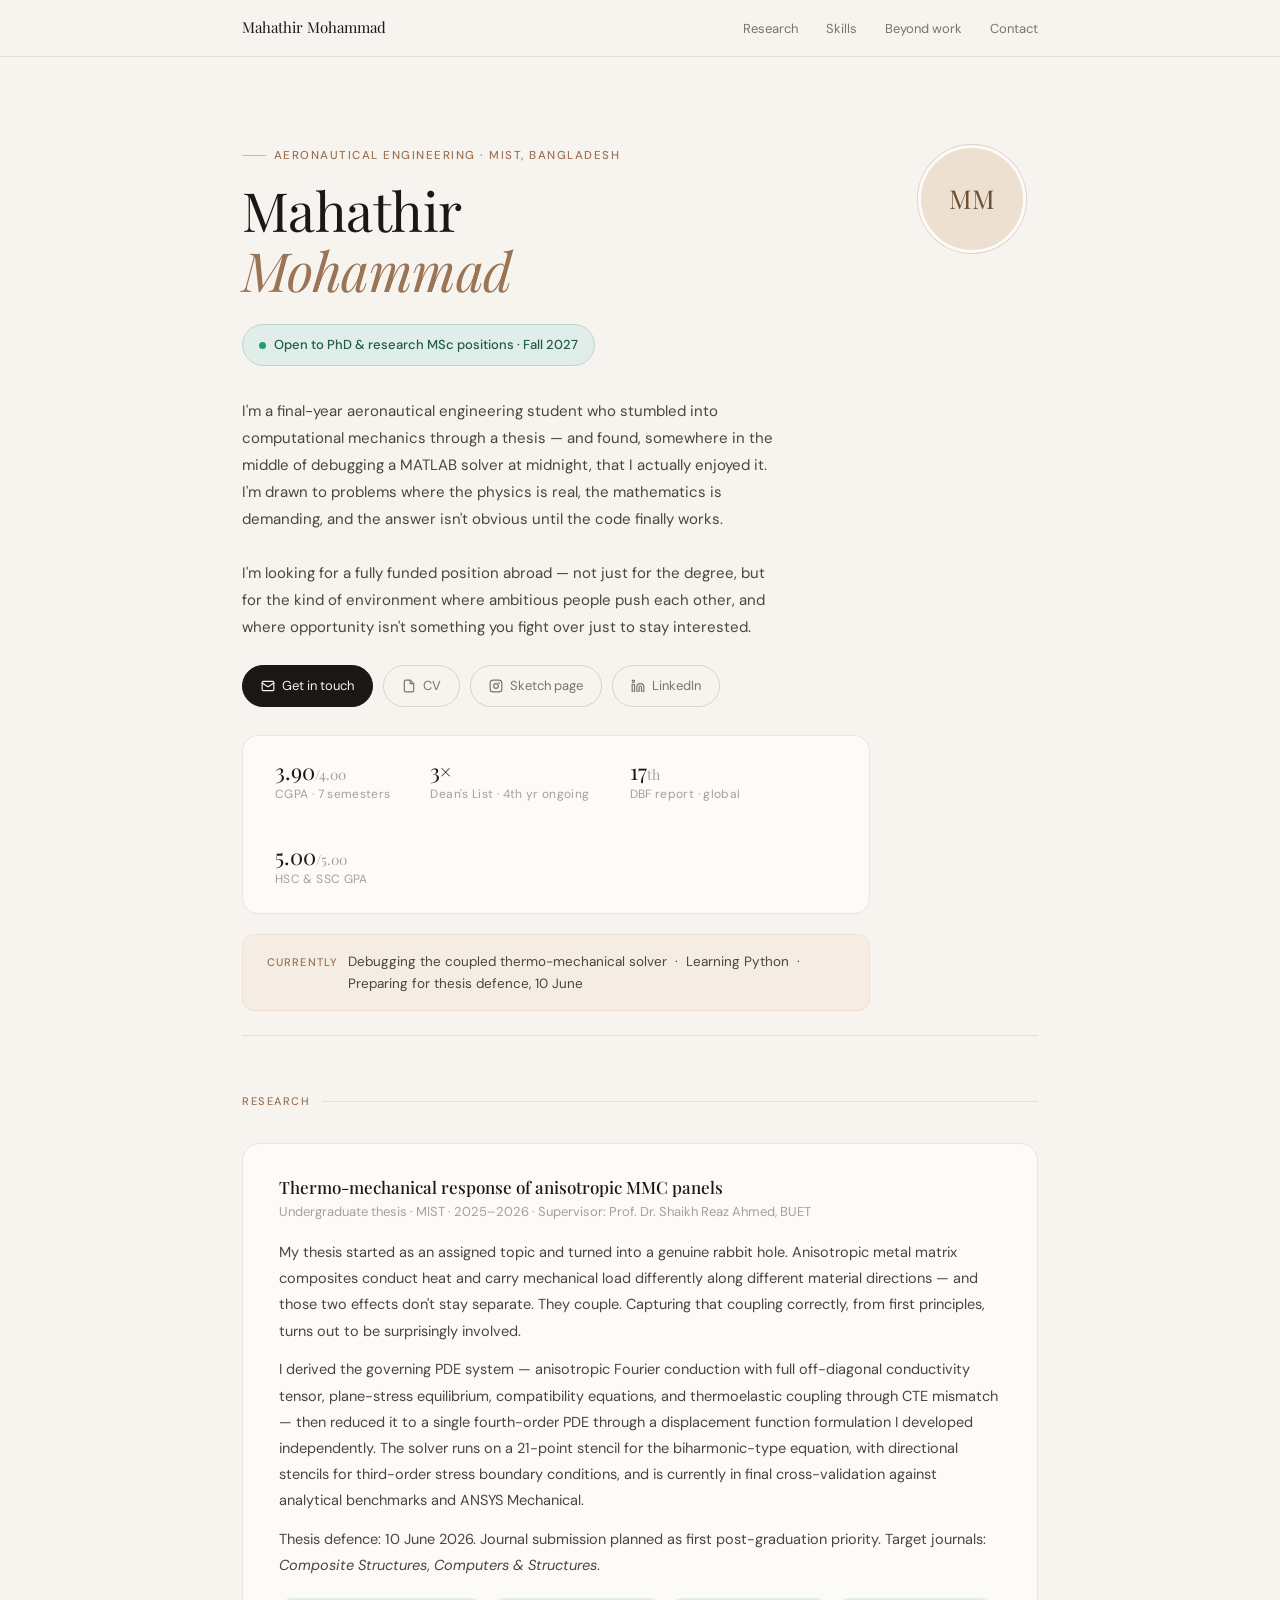
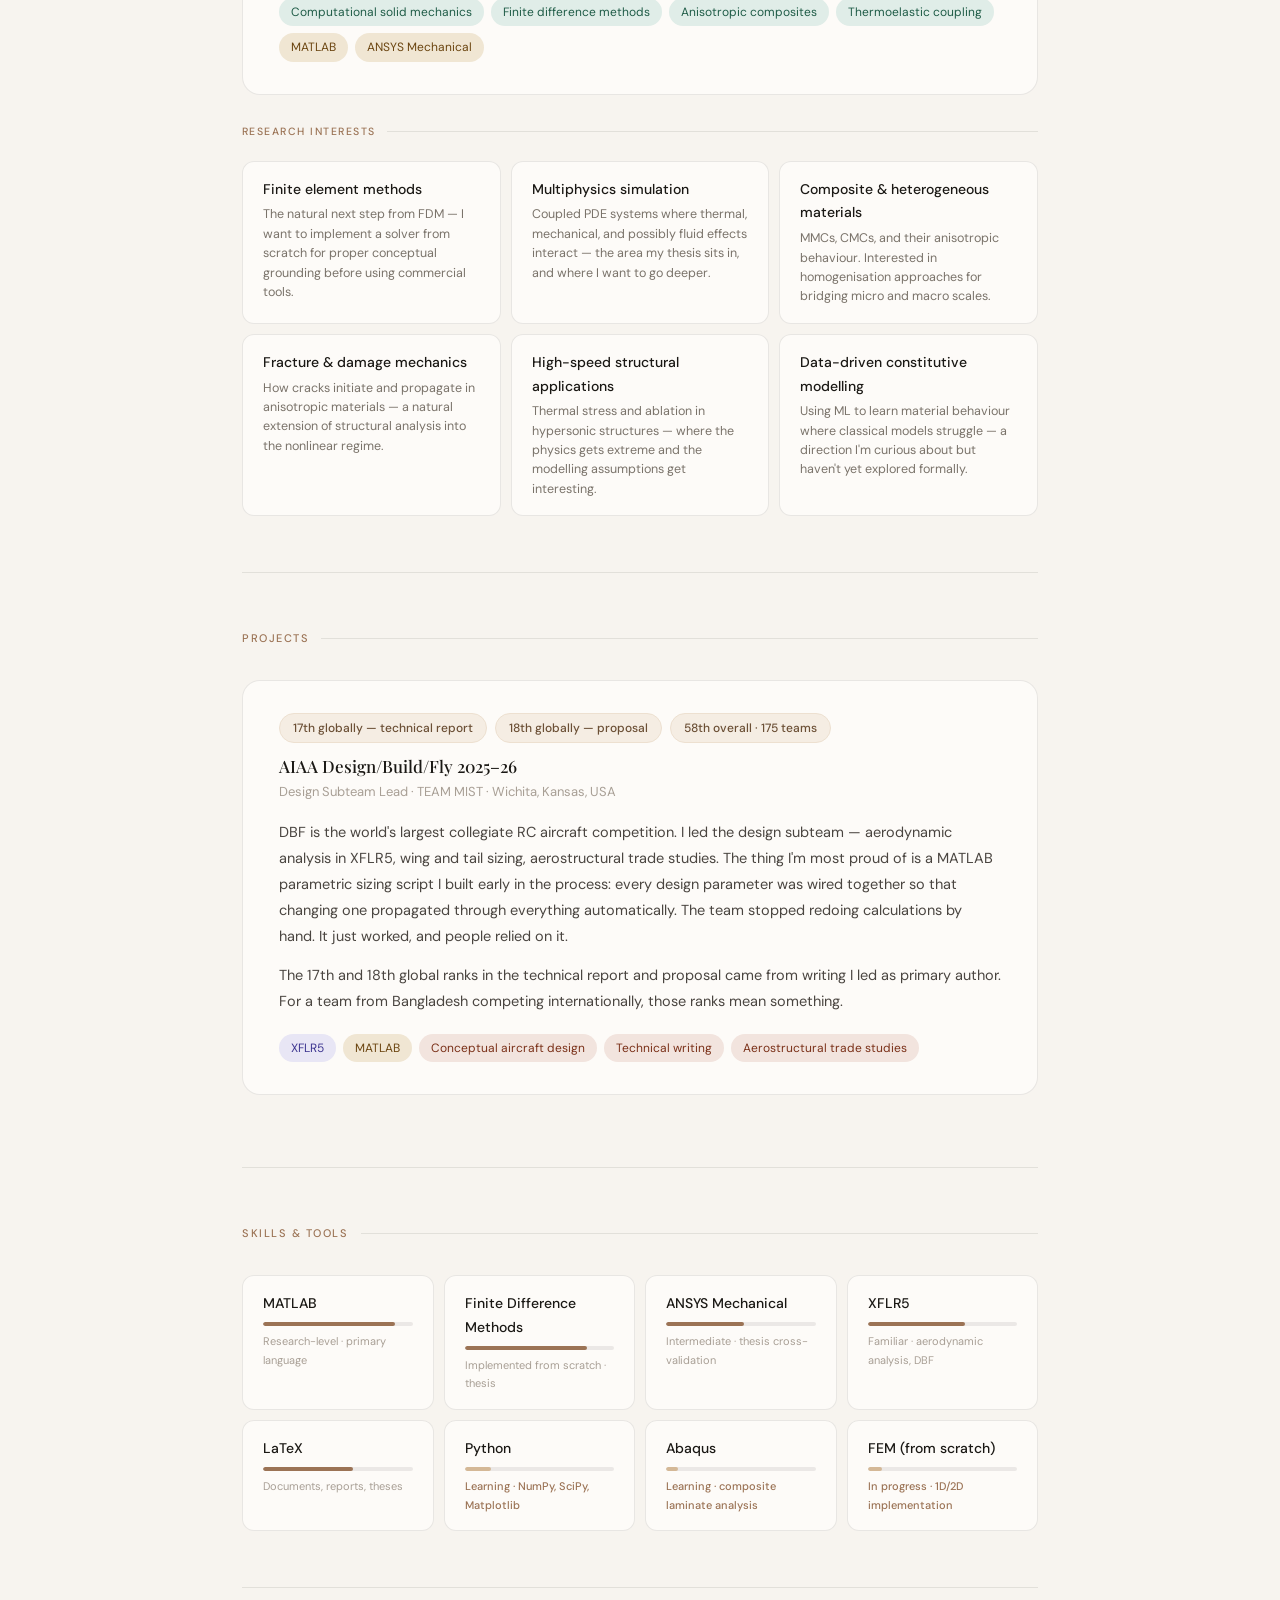
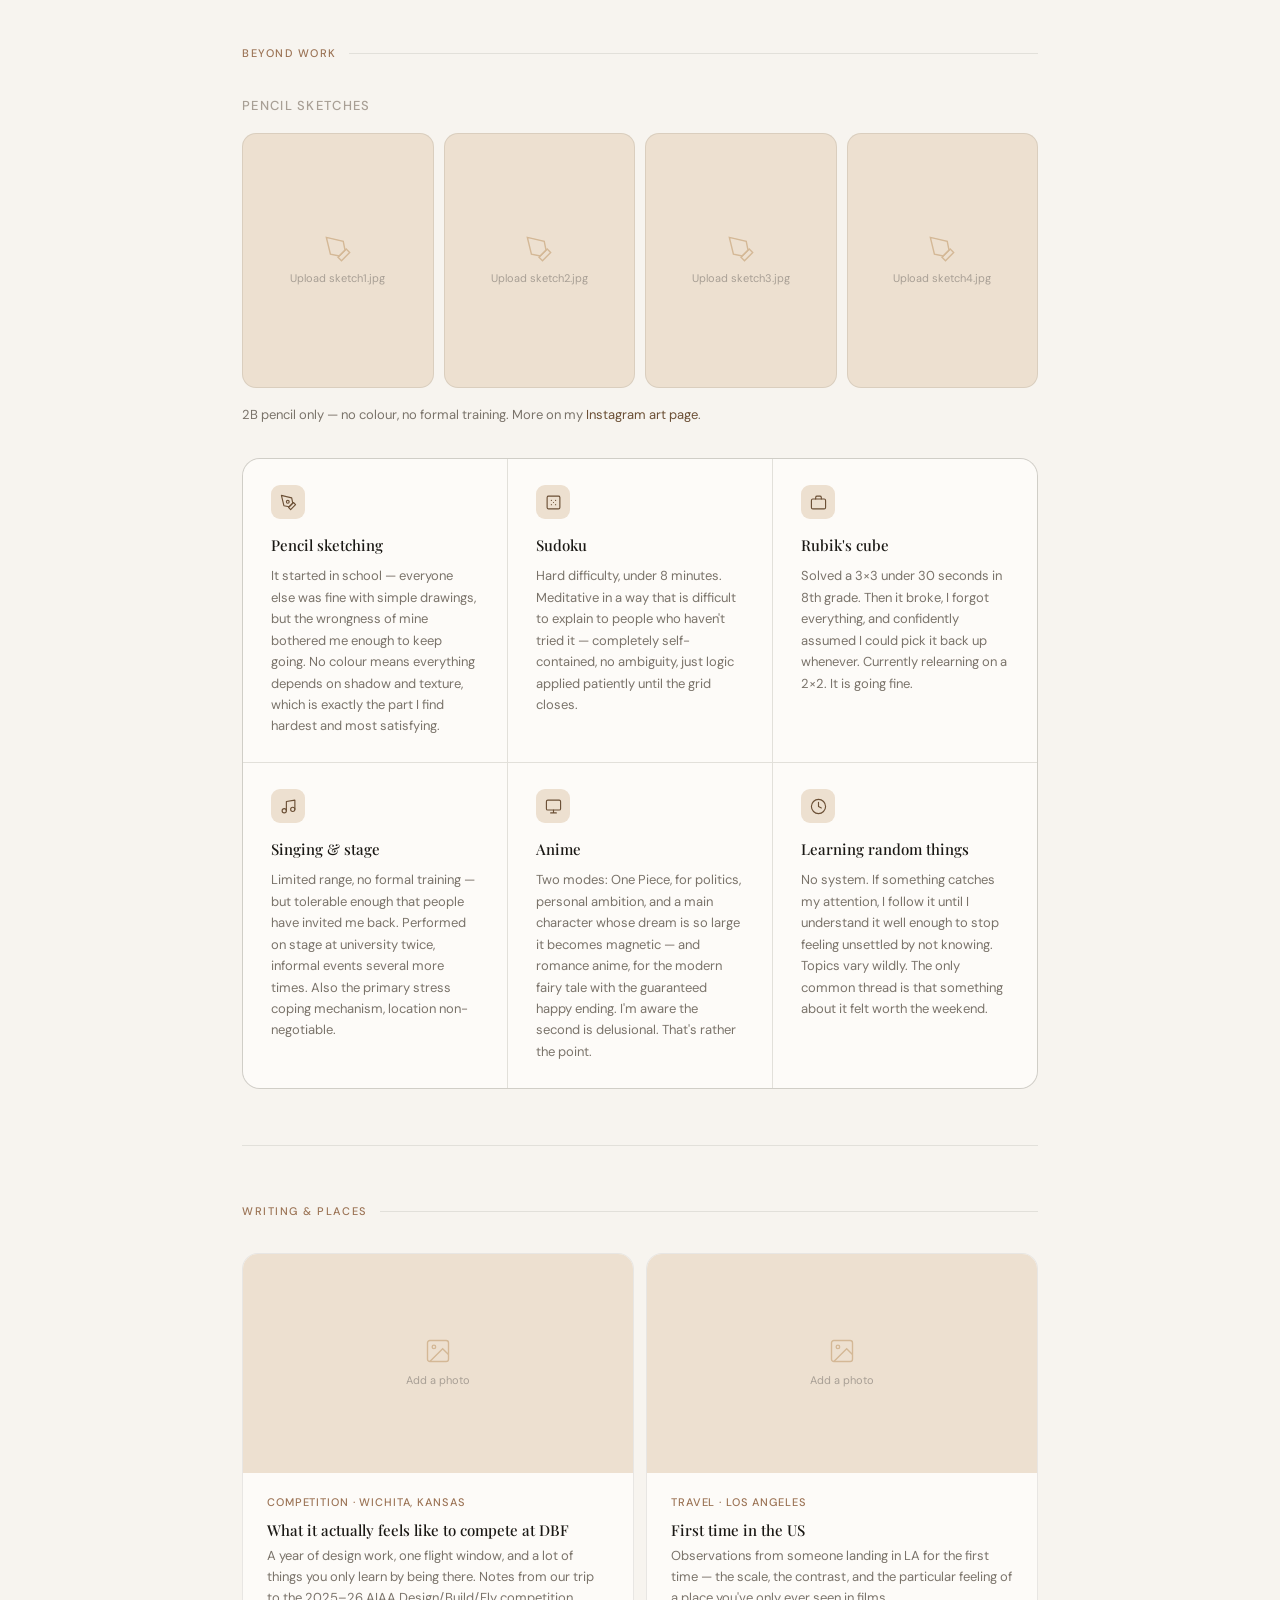
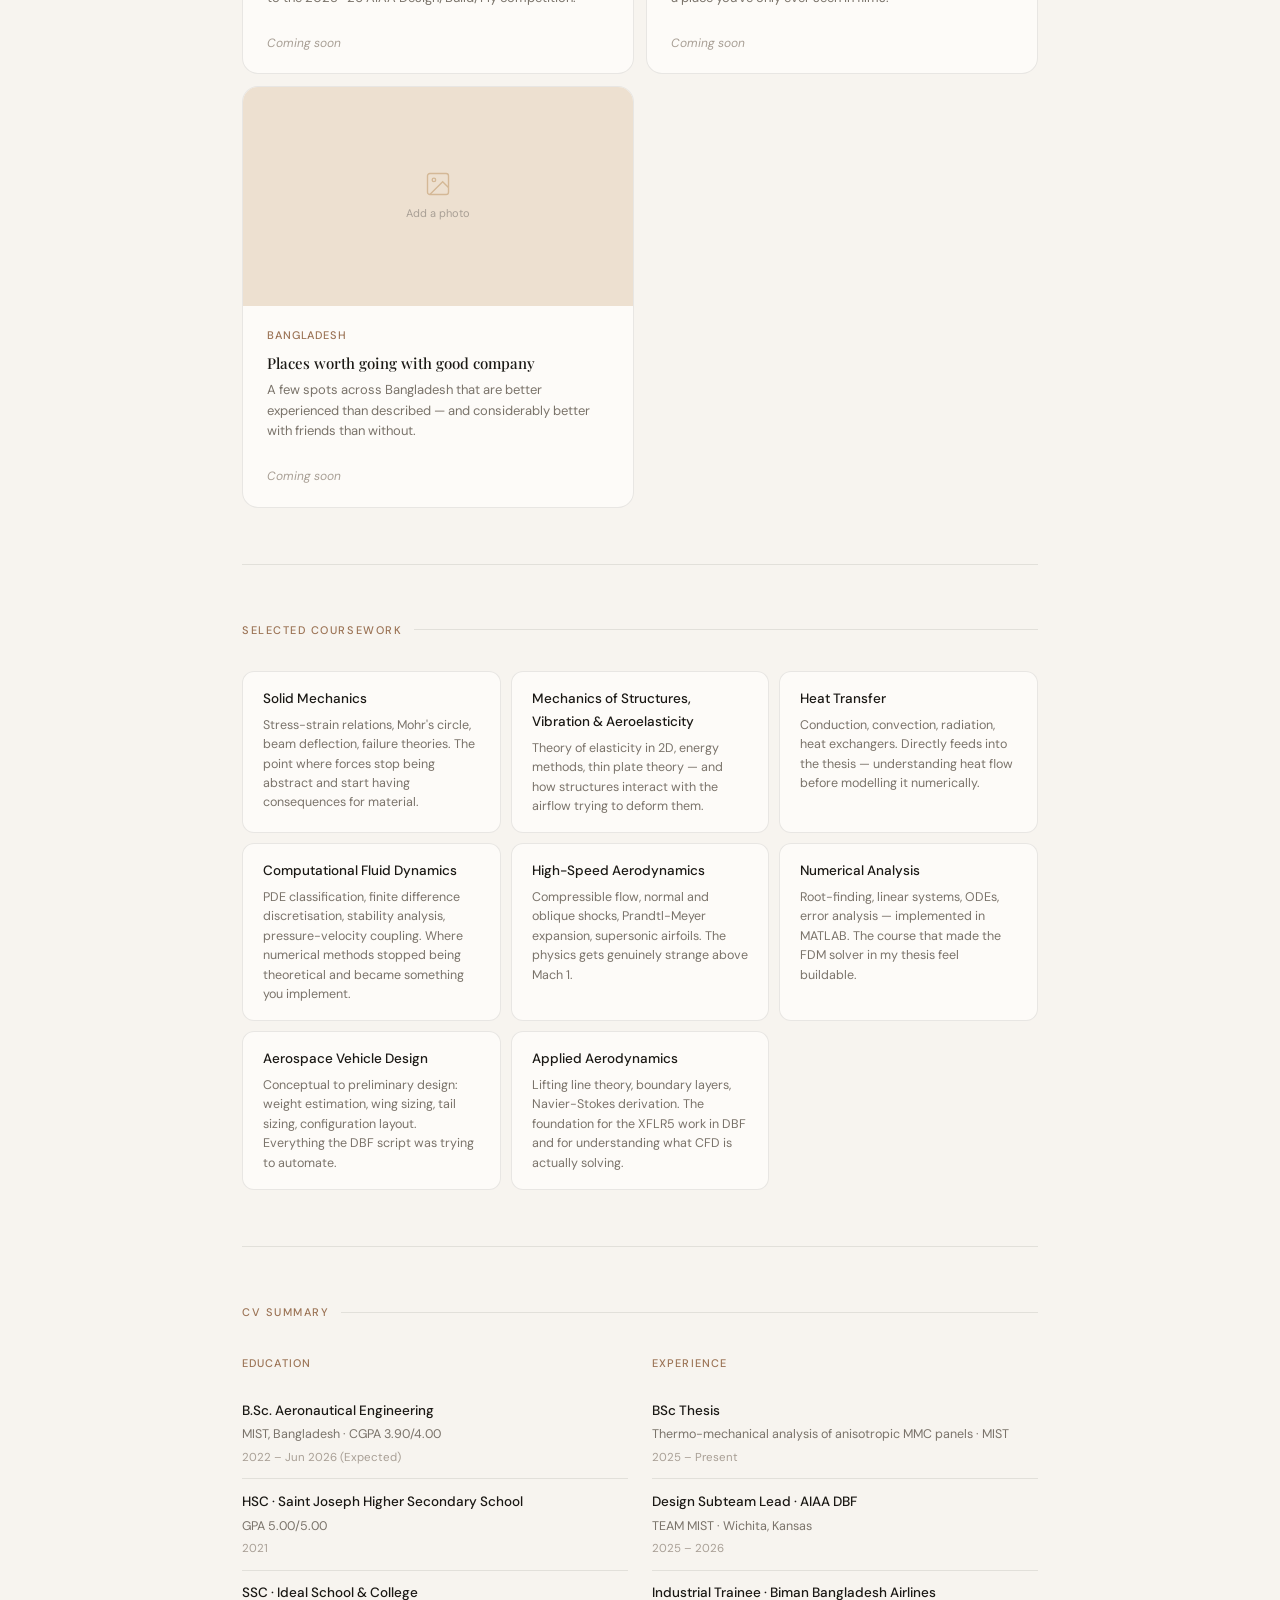
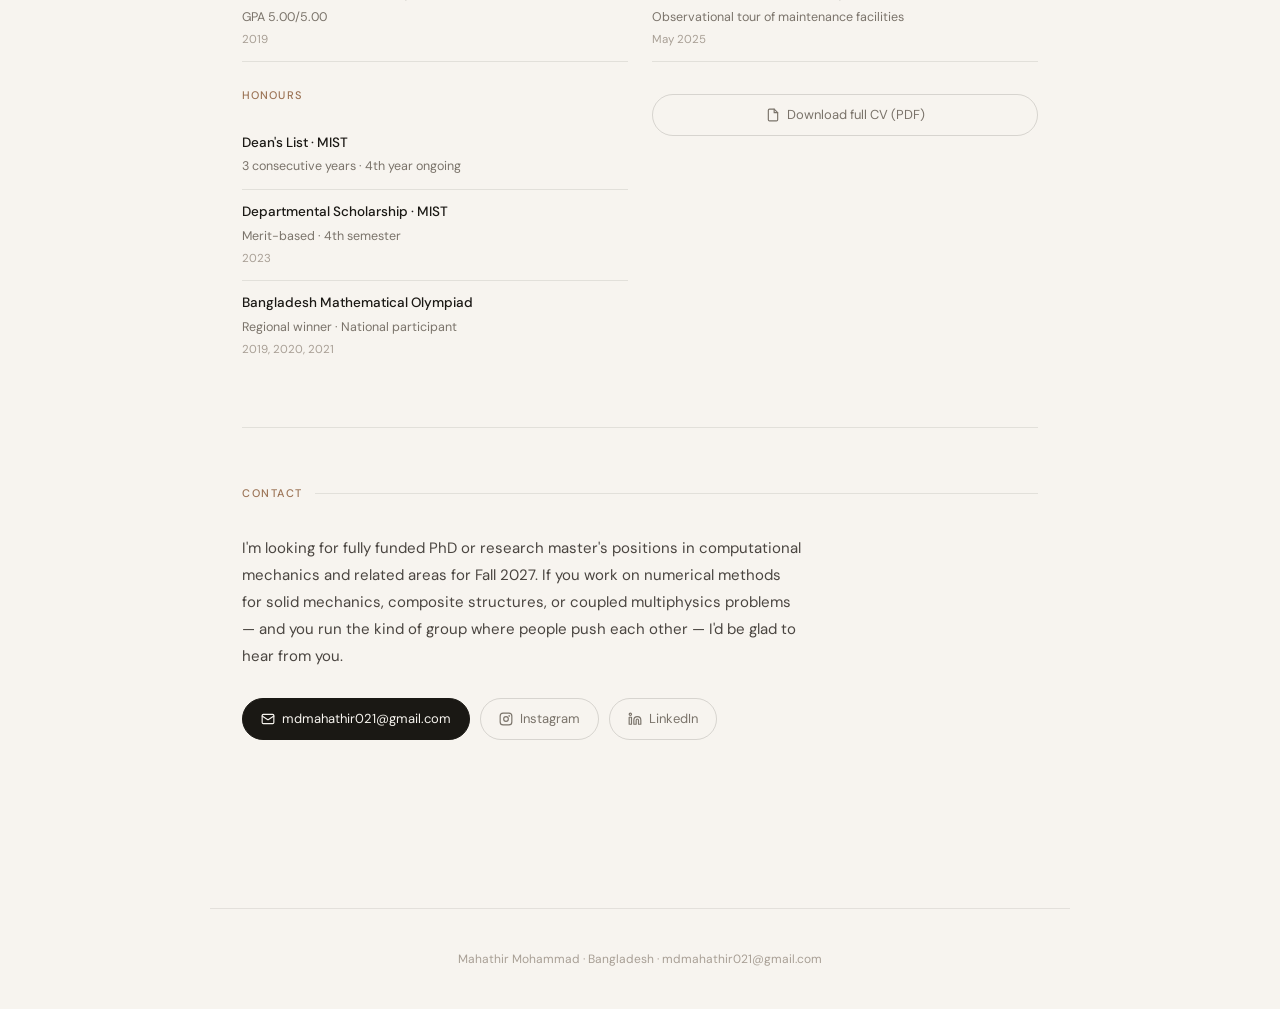
==== commit 879d93d7: "Added new sections: cv highlights, sketch highlights" ====
--- a/index.html
+++ b/index.html
@@ -6,307 +6,234 @@
 <title>Mahathir Mohammad</title>
 <link rel="preconnect" href="https://fonts.googleapis.com">
 <link rel="preconnect" href="https://fonts.gstatic.com" crossorigin>
-<link href="https://fonts.googleapis.com/css2?family=Playfair+Display:ital,wght@0,400;0,500;1,400&family=Cabinet+Grotesk:wght@300;400;500;700&display=swap" rel="stylesheet">
 <link href="https://fonts.googleapis.com/css2?family=Playfair+Display:ital,wght@0,400;0,500;1,400&family=DM+Sans:opsz,wght@9..40,300;9..40,400;9..40,500&display=swap" rel="stylesheet">
 <style>
-  *, *::before, *::after { box-sizing: border-box; margin: 0; padding: 0; }
-
+*, *::before, *::after { box-sizing: border-box; margin: 0; padding: 0; }
+:root {
+  --cream: #F7F4EF; --paper: #FDFBF8; --white: #FFFFFF;
+  --ink: #1A1814; --ink-mid: #4A4540; --ink-muted: #7A736A; --ink-faint: #A89F95;
+  --accent: #6B4F35; --accent-mid: #9B7355; --accent-light: #D4B896;
+  --accent-lighter: #EDE0D0; --accent-faintest: #F5EDE3;
+  --border: rgba(26,24,20,0.09); --border-mid: rgba(26,24,20,0.14);
+  --teal-bg:#E0EDE8; --teal-fg:#1F5C47;
+  --amber-bg:#F0E6D3; --amber-fg:#6B4510;
+  --purple-bg:#E8E6F5; --purple-fg:#3D3590;
+  --coral-bg:#F2E4DE; --coral-fg:#7A3018;
+  --blue-bg:#DDE8F5; --blue-fg:#1A4A7A;
+  --green-bg:#DFF0E5; --green-fg:#1A5C35;
+  --pink-bg:#F5E2EE; --pink-fg:#7A2255;
+}
+html { scroll-behavior: smooth; }
+body { font-family:'DM Sans',sans-serif; background:var(--cream); color:var(--ink); font-size:16px; line-height:1.7; -webkit-font-smoothing:antialiased; }
+
+/* NAV */
+nav { position:sticky; top:0; z-index:100; background:rgba(247,244,239,0.93); backdrop-filter:blur(14px); -webkit-backdrop-filter:blur(14px); border-bottom:1px solid var(--border); }
+.nav-inner { max-width:860px; margin:0 auto; padding:0 2rem; display:flex; justify-content:space-between; align-items:center; height:56px; }
+.nav-name { font-family:'Playfair Display',serif; font-size:15px; color:var(--ink); text-decoration:none; }
+.nav-links { display:flex; gap:1.75rem; list-style:none; }
+.nav-links a { font-size:13px; color:var(--ink-muted); text-decoration:none; transition:color .18s; }
+.nav-links a:hover { color:var(--ink); }
+
+/* LAYOUT */
+main { max-width:860px; margin:0 auto; padding:0 2rem 7rem; }
+
+/* HERO */
+.hero { padding:5rem 0 1.5rem; display:grid; grid-template-columns:1fr 120px; gap:3rem; align-items:start; }
+.hero-eyebrow { display:inline-flex; align-items:center; gap:8px; font-size:11.5px; font-weight:500; letter-spacing:.13em; text-transform:uppercase; color:var(--accent-mid); margin-bottom:1rem; }
+.hero-eyebrow::before { content:''; display:inline-block; width:24px; height:1px; background:var(--accent-light); }
+.hero h1 { font-family:'Playfair Display',serif; font-size:clamp(38px,5.5vw,54px); font-weight:400; line-height:1.1; color:var(--ink); margin-bottom:1.5rem; letter-spacing:-.01em; }
+.hero h1 em { font-style:italic; color:var(--accent-mid); }
+.hero-bio { font-size:15px; color:var(--ink-mid); line-height:1.8; max-width:540px; margin-bottom:1.5rem; }
+.hero-links { display:flex; gap:10px; flex-wrap:wrap; margin-bottom:1.75rem; }
+
+/* OPEN BADGE */
+.open-badge { display:inline-flex; align-items:center; gap:8px; font-size:13px; padding:9px 16px; background:var(--teal-bg); color:var(--teal-fg); border-radius:999px; border:1px solid #b8d9cc; font-weight:500; margin-bottom:2rem; }
+.open-badge::before { content:''; width:7px; height:7px; border-radius:50%; background:#1D9E75; flex-shrink:0; animation:pulse 2s infinite; }
+@keyframes pulse { 0%,100%{opacity:1;transform:scale(1)} 50%{opacity:.6;transform:scale(1.2)} }
+
+/* STATS STRIP */
+.stats { display:flex; gap:2.5rem; padding:1.5rem 2rem; background:var(--paper); border:1px solid var(--border); border-radius:16px; margin-bottom:0; flex-wrap:wrap; }
+.stat-item { display:flex; flex-direction:column; gap:2px; }
+.stat-num { font-family:'Playfair Display',serif; font-size:22px; font-weight:400; color:var(--ink); line-height:1; }
+.stat-label { font-size:12px; color:var(--ink-faint); letter-spacing:.03em; }
+
+/* CURRENTLY */
+.currently { padding:1rem 1.5rem; background:var(--accent-faintest); border:1px solid var(--accent-lighter); border-radius:12px; margin-top:1.25rem; display:flex; align-items:flex-start; gap:10px; }
+.currently-label { font-size:11px; font-weight:500; letter-spacing:.1em; text-transform:uppercase; color:var(--accent-mid); white-space:nowrap; padding-top:2px; }
+.currently-text { font-size:13.5px; color:var(--ink-mid); line-height:1.6; }
+
+/* BUTTONS */
+.btn { display:inline-flex; align-items:center; gap:7px; font-size:13px; font-weight:400; padding:9px 18px; border-radius:999px; text-decoration:none; cursor:pointer; border:none; transition:all .18s; font-family:'DM Sans',sans-serif; }
+.btn-filled { background:var(--ink); color:var(--cream); border:1px solid var(--ink); }
+.btn-filled:hover { background:var(--ink-mid); }
+.btn-outline { background:transparent; color:var(--ink-muted); border:1px solid var(--border-mid); }
+.btn-outline:hover { background:var(--accent-faintest); border-color:var(--accent-light); color:var(--ink); }
+
+/* AVATAR */
+.avatar-wrap { padding-top:.5rem; }
+.avatar { width:108px; height:108px; border-radius:50%; background:var(--accent-lighter); border:3px solid var(--paper); box-shadow:0 0 0 1px var(--border-mid); display:flex; align-items:center; justify-content:center; font-family:'Playfair Display',serif; font-size:26px; color:var(--accent); overflow:hidden; flex-shrink:0; }
+.avatar img { width:100%; height:100%; object-fit:cover; }
+
+/* SECTIONS */
+section { padding:3.5rem 0; border-top:1px solid var(--border); }
+.section-header { display:flex; align-items:center; gap:12px; margin-bottom:2rem; }
+.section-label { font-size:11px; font-weight:500; letter-spacing:.14em; text-transform:uppercase; color:var(--accent-mid); }
+.section-line { flex:1; height:1px; background:var(--border); }
+
+/* CARDS */
+.card { background:var(--paper); border:1px solid var(--border); border-radius:18px; padding:2rem 2.25rem; margin-bottom:1rem; transition:border-color .2s,box-shadow .2s; }
+.card:hover { border-color:var(--accent-light); box-shadow:0 4px 24px rgba(107,79,53,.06); }
+.card-title { font-family:'Playfair Display',serif; font-size:17px; font-weight:500; color:var(--ink); margin-bottom:.2rem; line-height:1.3; }
+.card-meta { font-size:13px; color:var(--ink-faint); margin-bottom:1rem; }
+.card-body { font-size:14.5px; color:var(--ink-mid); line-height:1.8; }
+.card-body p+p { margin-top:.8rem; }
+.rank-row { display:flex; flex-wrap:wrap; gap:8px; margin-bottom:.75rem; }
+.rank-badge { font-size:12px; font-weight:500; padding:4px 13px; border-radius:999px; background:var(--accent-faintest); color:var(--accent); border:1px solid var(--accent-lighter); }
+.tags { margin-top:1.25rem; display:flex; flex-wrap:wrap; gap:7px; }
+.tag { font-size:12px; padding:4px 12px; border-radius:999px; }
+.tag-teal{background:var(--teal-bg);color:var(--teal-fg);}
+.tag-amber{background:var(--amber-bg);color:var(--amber-fg);}
+.tag-purple{background:var(--purple-bg);color:var(--purple-fg);}
+.tag-coral{background:var(--coral-bg);color:var(--coral-fg);}
+.tag-blue{background:var(--blue-bg);color:var(--blue-fg);}
+.tag-green{background:var(--green-bg);color:var(--green-fg);}
+.tag-pink{background:var(--pink-bg);color:var(--pink-fg);}
+
+/* SKILLS STRIP */
+.skills-grid { display:grid; grid-template-columns:repeat(auto-fill,minmax(180px,1fr)); gap:10px; }
+.skill-item { background:var(--paper); border:1px solid var(--border); border-radius:12px; padding:1rem 1.25rem; transition:border-color .2s; }
+.skill-item:hover { border-color:var(--accent-light); }
+.skill-name { font-size:14px; font-weight:500; color:var(--ink); margin-bottom:.4rem; }
+.skill-bar-wrap { height:4px; background:rgba(26,24,20,.08); border-radius:999px; overflow:hidden; margin-bottom:.35rem; }
+.skill-bar { height:100%; border-radius:999px; background:var(--accent-mid); }
+.skill-level { font-size:11px; color:var(--ink-faint); }
+.skill-learning { font-size:11px; color:var(--accent-mid); font-weight:500; }
+
+/* RESEARCH INTERESTS */
+.interests-grid { display:grid; grid-template-columns:repeat(auto-fill,minmax(220px,1fr)); gap:10px; }
+.interest-item { background:var(--paper); border:1px solid var(--border); border-radius:12px; padding:1rem 1.25rem; transition:border-color .2s,background .2s; }
+.interest-item:hover { border-color:var(--accent-light); background:var(--accent-faintest); }
+.interest-name { font-size:14px; font-weight:500; color:var(--ink); margin-bottom:.25rem; }
+.interest-desc { font-size:12.5px; color:var(--ink-muted); line-height:1.55; }
+
+/* SKETCH GALLERY */
+.gallery-grid { display:grid; grid-template-columns:repeat(4,1fr); gap:10px; }
+.gallery-item { aspect-ratio:3/4; border-radius:14px; overflow:hidden; background:var(--accent-lighter); border:1px solid var(--border); cursor:pointer; transition:transform .2s,box-shadow .2s; }
+.gallery-item:hover { transform:translateY(-3px); box-shadow:0 8px 24px rgba(107,79,53,.12); }
+.gallery-item img { width:100%; height:100%; object-fit:cover; display:block; }
+.gallery-placeholder { width:100%; height:100%; display:flex; flex-direction:column; align-items:center; justify-content:center; gap:8px; padding:1rem; text-align:center; }
+.gallery-placeholder svg { color:var(--accent-light); }
+.gallery-placeholder span { font-size:11px; color:var(--ink-faint); line-height:1.4; }
+.gallery-note { font-size:13px; color:var(--ink-muted); margin-top:1rem; }
+.gallery-note a { color:var(--accent); text-decoration:none; }
+.gallery-note a:hover { text-decoration:underline; }
+
+/* HOBBY GRID */
+.hobby-grid { display:grid; grid-template-columns:repeat(3,1fr); gap:1px; background:var(--border); border-radius:18px; overflow:hidden; border:1px solid var(--border); }
+.hobby-cell { background:var(--paper); padding:1.6rem 1.75rem; transition:background .2s; }
+.hobby-cell:hover { background:var(--accent-faintest); }
+.hobby-icon { width:34px; height:34px; border-radius:9px; background:var(--accent-lighter); display:flex; align-items:center; justify-content:center; margin-bottom:.9rem; color:var(--accent); }
+.hobby-name { font-family:'Playfair Display',serif; font-size:15px; font-weight:500; color:var(--ink); margin-bottom:.4rem; }
+.hobby-desc { font-size:13px; color:var(--ink-muted); line-height:1.65; }
+.hobby-desc a { color:var(--accent); text-decoration:none; }
+.hobby-desc a:hover { text-decoration:underline; }
+
+/* COURSEWORK */
+.course-grid { display:grid; grid-template-columns:repeat(auto-fill,minmax(240px,1fr)); gap:10px; }
+.course-item { background:var(--paper); border:1px solid var(--border); border-radius:12px; padding:1rem 1.25rem; transition:border-color .2s; }
+.course-item:hover { border-color:var(--accent-light); }
+.course-name { font-size:13.5px; font-weight:500; color:var(--ink); margin-bottom:.3rem; }
+.course-note { font-size:12.5px; color:var(--ink-muted); line-height:1.55; }
+
+/* BLOG */
+.blog-grid { display:grid; grid-template-columns:repeat(auto-fill,minmax(260px,1fr)); gap:12px; }
+.blog-card { background:var(--paper); border:1px solid var(--border); border-radius:16px; overflow:hidden; transition:border-color .2s,box-shadow .2s; }
+.blog-card:hover { border-color:var(--accent-light); box-shadow:0 4px 20px rgba(107,79,53,.07); }
+.blog-img { width:100%; aspect-ratio:16/9; background:var(--accent-lighter); display:flex; align-items:center; justify-content:center; overflow:hidden; }
+.blog-img img { width:100%; height:100%; object-fit:cover; }
+.blog-img-placeholder { display:flex; flex-direction:column; align-items:center; justify-content:center; gap:6px; height:100%; }
+.blog-img-placeholder svg { color:var(--accent-light); }
+.blog-img-placeholder span { font-size:11px; color:var(--ink-faint); }
+.blog-body { padding:1.25rem 1.5rem; }
+.blog-tag { font-size:11px; font-weight:500; letter-spacing:.08em; text-transform:uppercase; color:var(--accent-mid); margin-bottom:.5rem; }
+.blog-title { font-family:'Playfair Display',serif; font-size:15px; font-weight:500; color:var(--ink); margin-bottom:.4rem; line-height:1.35; }
+.blog-excerpt { font-size:13px; color:var(--ink-muted); line-height:1.6; }
+.blog-coming { font-size:12px; color:var(--ink-faint); margin-top:1.5rem; font-style:italic; }
+
+/* CV SUMMARY */
+.cv-grid { display:grid; grid-template-columns:1fr 1fr; gap:1.5rem; }
+.cv-block-title { font-size:11px; font-weight:500; letter-spacing:.1em; text-transform:uppercase; color:var(--accent-mid); margin-bottom:1rem; }
+.cv-row { padding:.7rem 0; border-bottom:.5px solid var(--border); display:flex; flex-direction:column; gap:2px; }
+.cv-row:last-child { border-bottom:none; }
+.cv-row-title { font-size:13.5px; font-weight:500; color:var(--ink); }
+.cv-row-sub { font-size:12.5px; color:var(--ink-muted); }
+.cv-row-date { font-size:11.5px; color:var(--ink-faint); }
+
+/* DARK MODE */
+@media (prefers-color-scheme:dark) {
   :root {
-    --cream: #F7F4EF;
-    --paper: #FDFBF8;
-    --white: #FFFFFF;
-    --ink: #1A1814;
-    --ink-mid: #4A4540;
-    --ink-muted: #7A736A;
-    --ink-faint: #A89F95;
-    --accent: #6B4F35;
-    --accent-mid: #9B7355;
-    --accent-light: #D4B896;
-    --accent-lighter: #EDE0D0;
-    --accent-faintest: #F5EDE3;
-    --border: rgba(26,24,20,0.09);
-    --border-mid: rgba(26,24,20,0.14);
-    --teal-bg: #E0EDE8; --teal-fg: #1F5C47;
-    --amber-bg: #F0E6D3; --amber-fg: #6B4510;
-    --purple-bg: #E8E6F5; --purple-fg: #3D3590;
-    --coral-bg: #F2E4DE; --coral-fg: #7A3018;
+    --cream:#1A1814; --paper:#211F1B; --white:#2A2720;
+    --ink:#F0EDE8; --ink-mid:#C0B8B0; --ink-muted:#8A8278; --ink-faint:#5A5550;
+    --accent:#C4956A; --accent-mid:#B07D55; --accent-light:#6B4F35;
+    --accent-lighter:#3A2D20; --accent-faintest:#2A2218;
+    --border:rgba(240,237,232,.08); --border-mid:rgba(240,237,232,.13);
+    --teal-bg:#0E2D22; --teal-fg:#5DB88A;
+    --amber-bg:#2D1F0A; --amber-fg:#D4904A;
+    --purple-bg:#1A1838; --purple-fg:#8A80E0;
+    --coral-bg:#2D140E; --coral-fg:#E07A5A;
+    --blue-bg:#0E1E30; --blue-fg:#6AAAE0;
+    --green-bg:#0E2518; --green-fg:#5DB878;
+    --pink-bg:#2D0E20; --pink-fg:#E07AB8;
   }
-
-  html { scroll-behavior: smooth; }
-
-  body {
-    font-family: 'DM Sans', sans-serif;
-    background: var(--cream);
-    color: var(--ink);
-    font-size: 16px;
-    line-height: 1.7;
-    -webkit-font-smoothing: antialiased;
-  }
-
-  /* ── NAV ── */
-  nav {
-    position: sticky; top: 0; z-index: 100;
-    background: rgba(247,244,239,0.93);
-    backdrop-filter: blur(14px);
-    -webkit-backdrop-filter: blur(14px);
-    border-bottom: 1px solid var(--border);
-  }
-  .nav-inner {
-    max-width: 820px; margin: 0 auto;
-    padding: 0 2rem;
-    display: flex; justify-content: space-between; align-items: center;
-    height: 58px;
-  }
-  .nav-name {
-    font-family: 'Playfair Display', serif;
-    font-size: 15px; font-weight: 400;
-    color: var(--ink); text-decoration: none;
-    letter-spacing: 0.01em;
-  }
-  .nav-links { display: flex; gap: 2rem; list-style: none; }
-  .nav-links a {
-    font-size: 13px; font-weight: 400;
-    color: var(--ink-muted); text-decoration: none;
-    letter-spacing: 0.02em;
-    transition: color 0.18s;
-  }
-  .nav-links a:hover { color: var(--ink); }
-
-  /* ── LAYOUT ── */
-  main { max-width: 820px; margin: 0 auto; padding: 0 2rem 7rem; }
-
-  /* ── HERO ── */
-  .hero {
-    padding: 5.5rem 0 4.5rem;
-    display: grid;
-    grid-template-columns: 1fr 120px;
-    gap: 3rem;
-    align-items: start;
-  }
-  .hero-eyebrow {
-    display: inline-flex; align-items: center; gap: 8px;
-    font-size: 11.5px; font-weight: 500;
-    letter-spacing: 0.13em; text-transform: uppercase;
-    color: var(--accent-mid);
-    margin-bottom: 1.1rem;
-  }
-  .hero-eyebrow::before {
-    content: '';
-    display: inline-block; width: 24px; height: 1px;
-    background: var(--accent-light);
-  }
-  .hero h1 {
-    font-family: 'Playfair Display', serif;
-    font-size: clamp(40px, 6vw, 58px);
-    font-weight: 400;
-    line-height: 1.1;
-    color: var(--ink);
-    margin-bottom: 1.75rem;
-    letter-spacing: -0.01em;
-  }
-  .hero h1 em {
-    font-style: italic;
-    color: var(--accent-mid);
-  }
-  .hero-bio {
-    font-size: 15.5px;
-    color: var(--ink-mid);
-    line-height: 1.8;
-    max-width: 540px;
-    margin-bottom: 2.25rem;
-  }
-  .hero-bio strong {
-    font-weight: 500;
-    color: var(--ink);
-  }
-  .hero-links { display: flex; gap: 10px; flex-wrap: wrap; }
-
-  /* ── BUTTONS ── */
-  .btn {
-    display: inline-flex; align-items: center; gap: 7px;
-    font-size: 13px; font-weight: 400;
-    padding: 9px 18px; border-radius: 999px;
-    text-decoration: none; cursor: pointer; border: none;
-    transition: all 0.18s;
-    font-family: 'DM Sans', sans-serif;
-  }
-  .btn-filled {
-    background: var(--ink); color: var(--cream);
-    border: 1px solid var(--ink);
-  }
-  .btn-filled:hover { background: var(--ink-mid); border-color: var(--ink-mid); }
-  .btn-outline {
-    background: transparent; color: var(--ink-muted);
-    border: 1px solid var(--border-mid);
-  }
-  .btn-outline:hover {
-    background: var(--accent-faintest);
-    border-color: var(--accent-light);
-    color: var(--ink);
-  }
-
-  /* ── AVATAR ── */
-  .avatar-wrap { padding-top: 0.75rem; }
-  .avatar {
-    width: 108px; height: 108px; border-radius: 50%;
-    background: var(--accent-lighter);
-    border: 3px solid var(--paper);
-    box-shadow: 0 0 0 1px var(--border-mid);
-    display: flex; align-items: center; justify-content: center;
-    font-family: 'Playfair Display', serif;
-    font-size: 26px; color: var(--accent);
-    overflow: hidden; flex-shrink: 0;
-  }
-  .avatar img { width: 100%; height: 100%; object-fit: cover; }
-
-  /* ── SECTIONS ── */
-  section { padding: 4rem 0; border-top: 1px solid var(--border); }
-
-  .section-header {
-    display: flex; align-items: center; gap: 12px;
-    margin-bottom: 2.25rem;
-  }
-  .section-label {
-    font-size: 11px; font-weight: 500;
-    letter-spacing: 0.14em; text-transform: uppercase;
-    color: var(--accent-mid);
-  }
-  .section-line {
-    flex: 1; height: 1px;
-    background: var(--border);
-  }
-
-  /* ── CARDS ── */
-  .card {
-    background: var(--paper);
-    border: 1px solid var(--border);
-    border-radius: 18px;
-    padding: 2rem 2.25rem;
-    margin-bottom: 1rem;
-    transition: border-color 0.2s, box-shadow 0.2s;
-  }
-  .card:hover {
-    border-color: var(--accent-light);
-    box-shadow: 0 4px 24px rgba(107,79,53,0.06);
-  }
-  .card-title {
-    font-family: 'Playfair Display', serif;
-    font-size: 18px; font-weight: 500;
-    color: var(--ink); margin-bottom: 0.2rem;
-    line-height: 1.3;
-  }
-  .card-meta { font-size: 13px; color: var(--ink-faint); margin-bottom: 1.1rem; }
-  .card-body { font-size: 14.5px; color: var(--ink-mid); line-height: 1.8; }
-  .card-body p + p { margin-top: 0.85rem; }
-
-  /* rank badges */
-  .rank-row { display: flex; flex-wrap: wrap; gap: 8px; margin-bottom: 0.85rem; }
-  .rank-badge {
-    font-size: 12px; font-weight: 500;
-    padding: 4px 13px; border-radius: 999px;
-    background: var(--accent-faintest);
-    color: var(--accent);
-    border: 1px solid var(--accent-lighter);
-  }
-
-  /* tags */
-  .tags { margin-top: 1.4rem; display: flex; flex-wrap: wrap; gap: 7px; }
-  .tag {
-    font-size: 12px; padding: 4px 12px;
-    border-radius: 999px; font-weight: 400;
-  }
-  .tag-teal   { background: var(--teal-bg);   color: var(--teal-fg); }
-  .tag-amber  { background: var(--amber-bg);  color: var(--amber-fg); }
-  .tag-purple { background: var(--purple-bg); color: var(--purple-fg); }
-  .tag-coral  { background: var(--coral-bg);  color: var(--coral-fg); }
-
-  /* ── HOBBY GRID ── */
-  .hobby-grid {
-    display: grid;
-    grid-template-columns: repeat(3, 1fr);
-    gap: 1px;
-    background: var(--border);
-    border-radius: 18px;
-    overflow: hidden;
-    border: 1px solid var(--border);
-  }
-  .hobby-cell {
-    background: var(--paper);
-    padding: 1.75rem 1.85rem;
-    transition: background 0.2s;
-  }
-  .hobby-cell:hover { background: var(--accent-faintest); }
-  .hobby-icon {
-    width: 36px; height: 36px;
-    border-radius: 10px;
-    background: var(--accent-lighter);
-    display: flex; align-items: center; justify-content: center;
-    margin-bottom: 1rem;
-    color: var(--accent);
-  }
-  .hobby-name {
-    font-family: 'Playfair Display', serif;
-    font-size: 15px; font-weight: 500;
-    color: var(--ink); margin-bottom: 0.5rem;
-    line-height: 1.3;
-  }
-  .hobby-desc { font-size: 13.5px; color: var(--ink-muted); line-height: 1.7; }
-  .hobby-desc a { color: var(--accent); text-decoration: none; }
-  .hobby-desc a:hover { text-decoration: underline; }
-
-  /* ── CONTACT ── */
-  .contact-intro {
-    font-size: 15.5px; color: var(--ink-mid);
-    line-height: 1.8; max-width: 560px;
-    margin-bottom: 1.75rem;
-  }
-  .contact-links { display: flex; flex-wrap: wrap; gap: 10px; }
-
-  /* ── FOOTER ── */
-  footer {
-    border-top: 1px solid var(--border);
-    padding: 2.5rem 2rem;
-    text-align: center;
-    font-size: 12px; color: var(--ink-faint);
-    max-width: 820px; margin: 0 auto;
-  }
-  footer a { color: inherit; text-decoration: none; }
-
-  /* ── ANIMATIONS ── */
-  @keyframes fadeUp {
-    from { opacity: 0; transform: translateY(20px); }
-    to   { opacity: 1; transform: translateY(0); }
-  }
-  .hero    { animation: fadeUp 0.55s ease both; }
-  section  { animation: fadeUp 0.5s ease both; }
-  section:nth-of-type(2) { animation-delay: 0.06s; }
-  section:nth-of-type(3) { animation-delay: 0.12s; }
-  section:nth-of-type(4) { animation-delay: 0.18s; }
-  section:nth-of-type(5) { animation-delay: 0.22s; }
-
-  /* ── RESPONSIVE ── */
-  @media (max-width: 620px) {
-    main { padding: 0 1.25rem 5rem; }
-    nav  { padding: 0; }
-    .nav-inner { padding: 0 1.25rem; }
-    .nav-links { gap: 1.2rem; }
-    .hero { grid-template-columns: 1fr; gap: 1.5rem; padding: 3rem 0 2.5rem; }
-    .avatar-wrap { order: -1; }
-    .avatar { width: 78px; height: 78px; font-size: 20px; }
-    .hero h1 { font-size: 34px; }
-    .hobby-grid { grid-template-columns: 1fr 1fr; }
-    .card { padding: 1.5rem 1.6rem; }
-  }
+  nav { background:rgba(26,24,20,.93); }
+}
+
+/* CONTACT */
+.contact-intro { font-size:15px; color:var(--ink-mid); line-height:1.8; max-width:560px; margin-bottom:1.75rem; }
+.contact-links { display:flex; flex-wrap:wrap; gap:10px; }
+
+footer { border-top:1px solid var(--border); padding:2.5rem 2rem; text-align:center; font-size:12px; color:var(--ink-faint); max-width:860px; margin:0 auto; }
+footer a { color:inherit; text-decoration:none; }
+
+/* ANIMATIONS */
+@keyframes fadeUp { from{opacity:0;transform:translateY(20px)} to{opacity:1;transform:translateY(0)} }
+.hero { animation:fadeUp .55s ease both; }
+section { animation:fadeUp .5s ease both; }
+section:nth-of-type(2){animation-delay:.05s}
+section:nth-of-type(3){animation-delay:.10s}
+section:nth-of-type(4){animation-delay:.14s}
+section:nth-of-type(5){animation-delay:.18s}
+section:nth-of-type(6){animation-delay:.22s}
+section:nth-of-type(7){animation-delay:.26s}
+section:nth-of-type(8){animation-delay:.30s}
+section:nth-of-type(9){animation-delay:.34s}
+section:nth-of-type(10){animation-delay:.38s}
+
+/* RESPONSIVE */
+@media(max-width:640px){
+  main{padding:0 1.25rem 5rem}
+  .nav-inner{padding:0 1.25rem}
+  .nav-links{gap:1rem}
+  .hero{grid-template-columns:1fr;gap:1.5rem;padding:3rem 0 1.5rem}
+  .avatar-wrap{order:-1}
+  .avatar{width:76px;height:76px;font-size:20px}
+  .hero h1{font-size:34px}
+  .gallery-grid{grid-template-columns:repeat(2,1fr)}
+  .hobby-grid{grid-template-columns:1fr 1fr}
+  .cv-grid{grid-template-columns:1fr}
+  .stats{gap:1.5rem}
+  .card{padding:1.5rem 1.6rem}
+}
 </style>
 </head>
 <body>
 
-<nav aria-label="Site navigation">
+<nav>
   <div class="nav-inner">
     <a class="nav-name" href="#">Mahathir Mohammad</a>
     <ul class="nav-links">
       <li><a href="#research">Research</a></li>
-      <li><a href="#projects">Projects</a></li>
+      <li><a href="#skills">Skills</a></li>
       <li><a href="#beyond">Beyond work</a></li>
       <li><a href="#contact">Contact</a></li>
     </ul>
@@ -315,176 +242,418 @@
 
 <main>
 
-  <!-- HERO -->
-  <div class="hero">
-    <div>
-      <p class="hero-eyebrow">Aeronautical Engineering · MIST, Bangladesh</p>
-      <h1>Mahathir<br><em>Mohammad</em></h1>
-      <p class="hero-bio">
-        I'm a final-year aeronautical engineering student who stumbled into computational mechanics through a thesis — and found, somewhere in the middle of debugging a MATLAB solver at midnight, that I actually enjoyed it. I'm drawn to problems where the physics is real, the mathematics is demanding, and the answer isn't obvious until the code finally works.
-        <br><br>
-        I'm looking for a fully funded PhD or research master's position abroad — not just for the degree, but for the kind of environment where ambitious people push each other, and where opportunity isn't a scarce resource you have to fight over just to stay interested.
-      </p>
-      <div class="hero-links">
-        <a class="btn btn-filled" href="mailto:mdmahathir021@gmail.com">
-          <svg width="14" height="14" viewBox="0 0 24 24" fill="none" stroke="currentColor" stroke-width="2" stroke-linecap="round" stroke-linejoin="round" aria-hidden="true"><rect x="2" y="4" width="20" height="16" rx="2"/><path d="m22 7-8.97 5.7a1.94 1.94 0 0 1-2.06 0L2 7"/></svg>
-          Get in touch
-        </a>
-        <a class="btn btn-outline" href="https://www.instagram.com/pencilhead021" target="_blank" rel="noopener">
-          <svg width="14" height="14" viewBox="0 0 24 24" fill="none" stroke="currentColor" stroke-width="2" stroke-linecap="round" stroke-linejoin="round" aria-hidden="true"><rect x="2" y="2" width="20" height="20" rx="5"/><circle cx="12" cy="12" r="4"/><circle cx="17.5" cy="6.5" r="0.5" fill="currentColor"/></svg>
-          Sketch page
-        </a>
-        <a class="btn btn-outline" href="https://www.linkedin.com/in/mdmahathir021/" target="_blank" rel="noopener">
-          <svg width="14" height="14" viewBox="0 0 24 24" fill="none" stroke="currentColor" stroke-width="2" stroke-linecap="round" stroke-linejoin="round" aria-hidden="true"><path d="M16 8a6 6 0 0 1 6 6v7h-4v-7a2 2 0 0 0-2-2 2 2 0 0 0-2 2v7h-4v-7a6 6 0 0 1 6-6z"/><rect x="2" y="9" width="4" height="12"/><circle cx="4" cy="4" r="2"/></svg>
-          LinkedIn
-        </a>
-        <a class="btn btn-outline" href="#" target="_blank" rel="noopener">
-          <svg width="14" height="14" viewBox="0 0 24 24" fill="none" stroke="currentColor" stroke-width="2" stroke-linecap="round" stroke-linejoin="round" aria-hidden="true"><path d="M14 2H6a2 2 0 0 0-2 2v16a2 2 0 0 0 2 2h12a2 2 0 0 0 2-2V8z"/><polyline points="14,2 14,8 20,8"/></svg>
-          CV
-        </a>
-      </div>
-    </div>
-    <div class="avatar-wrap">
-      <div class="avatar" id="avatarEl">MM</div>
-    </div>
-  </div>
-
-  <!-- RESEARCH -->
-  <section id="research">
-    <div class="section-header">
-      <span class="section-label">Research</span>
-      <div class="section-line"></div>
-    </div>
-    <div class="card">
-      <div class="card-title">Thermo-mechanical response of anisotropic MMC panels</div>
-      <div class="card-meta">Undergraduate thesis · MIST · 2025–2026</div>
-      <div class="card-body">
-        <p>My thesis started as an assigned topic and turned into a genuine rabbit hole. Anisotropic metal matrix composites conduct heat and carry mechanical load differently along different material directions — and those two effects don't stay separate. They couple. Capturing that coupling correctly, from first principles, turns out to be surprisingly involved.</p>
-        <p>I derived the governing PDE system — anisotropic Fourier conduction, plane-stress equilibrium, compatibility equations, and thermoelastic coupling through CTE mismatch — then encoded the full conductivity and elasticity tensors with coordinate transformations for arbitrary fiber orientations, and implemented a 2nd-order finite difference scheme in MATLAB. The solver is currently in final validation against analytical benchmarks, a grid refinement study, and ANSYS Mechanical.</p>
-        <p>A journal paper is planned once results are confirmed. Target journals: <em>Composite Structures</em>, <em>Computers &amp; Structures</em>, <em>International Journal of Solids and Structures</em>.</p>
-      </div>
-      <div class="tags">
-        <span class="tag tag-teal">Computational solid mechanics</span>
-        <span class="tag tag-teal">Finite difference methods</span>
-        <span class="tag tag-teal">Anisotropic composites</span>
-        <span class="tag tag-teal">Thermoelastic coupling</span>
-        <span class="tag tag-amber">MATLAB</span>
-        <span class="tag tag-amber">ANSYS Mechanical</span>
-      </div>
-    </div>
-  </section>
-
-  <!-- PROJECTS -->
-  <section id="projects">
-    <div class="section-header">
-      <span class="section-label">Projects</span>
-      <div class="section-line"></div>
-    </div>
-    <div class="card">
-      <div class="rank-row">
-        <span class="rank-badge">17th globally — technical report</span>
-        <span class="rank-badge">18th globally — proposal</span>
-        <span class="rank-badge">58th overall</span>
-      </div>
-      <div class="card-title">AIAA Design/Build/Fly 2025–26</div>
-      <div class="card-meta">Design Subteam Lead · TEAM MIST · Wichita, Kansas, USA</div>
-      <div class="card-body">
-        <p>DBF is the world's largest collegiate RC aircraft competition. I led the design subteam — aerodynamic analysis in XFLR5, wing and tail sizing, aerostructural trade studies. The thing I'm most proud of, though, is a MATLAB parametric sizing script I built early in the process. Every design parameter — span, aspect ratio, tail volume coefficients — was wired together so that changing one propagated through everything automatically. The team stopped redoing calculations by hand. It just worked, and people relied on it.</p>
-        <p>The 17th and 18th global ranks in the technical report and proposal came from writing I led as primary author. For a team from Bangladesh competing internationally, those ranks mean something.</p>
-      </div>
-      <div class="tags">
-        <span class="tag tag-purple">XFLR5</span>
-        <span class="tag tag-amber">MATLAB</span>
-        <span class="tag tag-coral">Conceptual aircraft design</span>
-        <span class="tag tag-coral">Technical writing</span>
-        <span class="tag tag-coral">Aerostructural trade studies</span>
-      </div>
-    </div>
-  </section>
-
-  <!-- BEYOND -->
-  <section id="beyond">
-    <div class="section-header">
-      <span class="section-label">Beyond work</span>
-      <div class="section-line"></div>
-    </div>
-    <div class="hobby-grid">
-
-      <div class="hobby-cell">
-        <div class="hobby-icon" aria-hidden="true">
-          <svg width="18" height="18" viewBox="0 0 24 24" fill="none" stroke="currentColor" stroke-width="1.6" stroke-linecap="round" stroke-linejoin="round"><path d="M12 19l7-7 3 3-7 7-3-3z"/><path d="M18 13l-1.5-7.5L2 2l3.5 14.5L13 18l5-5z"/><path d="M2 2l7.586 7.586"/><circle cx="11" cy="11" r="2"/></svg>
-        </div>
-        <div class="hobby-name">Pencil sketching</div>
-        <div class="hobby-desc">It started in school — everyone else was fine with simple drawings, but something about the wrongness of mine bothered me enough to keep going. Twenty-odd years later I still sketch, maybe once every other month, always in 2B pencil, always without colour. No colour means everything depends on shadow and texture — which is exactly the part I find hardest and most satisfying. Portraits mostly, sometimes shiny fabric or objects where the light does interesting things. I post them on my <a href="https://www.instagram.com/pencilhead021" target="_blank" rel="noopener">art page</a>.</div>
-      </div>
-
-      <div class="hobby-cell">
-        <div class="hobby-icon" aria-hidden="true">
-          <svg width="18" height="18" viewBox="0 0 24 24" fill="none" stroke="currentColor" stroke-width="1.6" stroke-linecap="round" stroke-linejoin="round"><rect x="3" y="3" width="18" height="18" rx="2"/><path d="M9 9h.01M15 9h.01M9 15h.01M15 15h.01M12 12h.01"/></svg>
-        </div>
-        <div class="hobby-name">Sudoku</div>
-        <div class="hobby-desc">Hard difficulty, under 8 minutes. There's something genuinely meditative about a problem that is completely self-contained — no ambiguity, no missing information, just logic applied patiently until the grid closes. I find it hard to explain to people who haven't tried it, but the satisfaction is real.</div>
-      </div>
-
-      <div class="hobby-cell">
-        <div class="hobby-icon" aria-hidden="true">
-          <svg width="18" height="18" viewBox="0 0 24 24" fill="none" stroke="currentColor" stroke-width="1.6" stroke-linecap="round" stroke-linejoin="round"><rect x="2" y="7" width="20" height="14" rx="2"/><path d="M16 7V5a2 2 0 0 0-2-2h-4a2 2 0 0 0-2 2v2"/></svg>
-        </div>
-        <div class="hobby-name">Rubik's cube</div>
-        <div class="hobby-desc">Could solve a 3×3 under 30 seconds in 8th grade. Then the cube broke, I never replaced it, forgot every algorithm, and confidently assumed I could pick it back up whenever. I am currently relearning on a 2×2. It is going fine.</div>
-      </div>
-
-      <div class="hobby-cell">
-        <div class="hobby-icon" aria-hidden="true">
-          <svg width="18" height="18" viewBox="0 0 24 24" fill="none" stroke="currentColor" stroke-width="1.6" stroke-linecap="round" stroke-linejoin="round"><path d="M9 18V5l12-2v13"/><circle cx="6" cy="18" r="3"/><circle cx="18" cy="16" r="3"/></svg>
-        </div>
-        <div class="hobby-name">Singing & stage</div>
-        <div class="hobby-desc">My range is limited and I have no formal training, but my voice is tolerable enough that people have invited me back. I've performed on stage at university twice and at informal events several more times. Stress coping mechanism: spontaneous loud singing, location non-negotiable.</div>
-      </div>
-
-      <div class="hobby-cell">
-        <div class="hobby-icon" aria-hidden="true">
-          <svg width="18" height="18" viewBox="0 0 24 24" fill="none" stroke="currentColor" stroke-width="1.6" stroke-linecap="round" stroke-linejoin="round"><rect x="2" y="3" width="20" height="14" rx="2"/><path d="M8 21h8M12 17v4"/></svg>
-        </div>
-        <div class="hobby-name">Anime</div>
-        <div class="hobby-desc">Two modes: One Piece, for when I want politics, personal ambition, freedom, and a main character whose dream is so large it becomes magnetic — and romance anime, for when I want the modern fairy tale with the guaranteed happy ending and all the blushing in between. I'm aware the second category is delusional. That's rather the point.</div>
-      </div>
-
-      <div class="hobby-cell">
-        <div class="hobby-icon" aria-hidden="true">
-          <svg width="18" height="18" viewBox="0 0 24 24" fill="none" stroke="currentColor" stroke-width="1.6" stroke-linecap="round" stroke-linejoin="round"><circle cx="12" cy="12" r="10"/><path d="M12 6v6l4 2"/></svg>
-        </div>
-        <div class="hobby-name">Learning random things</div>
-        <div class="hobby-desc">No system, no curriculum. Something catches my attention and I follow it until I understand it well enough to stop feeling unsettled by not knowing. Topics vary wildly. The only common thread is that something about it felt worth the weekend.</div>
-      </div>
-
-    </div>
-  </section>
-
-  <!-- CONTACT -->
-  <section id="contact">
-    <div class="section-header">
-      <span class="section-label">Contact</span>
-      <div class="section-line"></div>
-    </div>
-    <p class="contact-intro">
-      I'm looking for fully funded PhD or research master's positions in computational mechanics and related areas for Fall 2027. If you work on numerical methods for solid mechanics, composite structures, or coupled multiphysics problems — and you run the kind of group where people push each other — I'd be glad to hear from you.
+<!-- HERO -->
+<div class="hero">
+  <div>
+    <p class="hero-eyebrow">Aeronautical Engineering · MIST, Bangladesh</p>
+    <h1>Mahathir<br><em>Mohammad</em></h1>
+    <div class="open-badge">Open to PhD &amp; research MSc positions · Fall 2027</div>
+    <p class="hero-bio">
+      I'm a final-year aeronautical engineering student who stumbled into computational mechanics through a thesis — and found, somewhere in the middle of debugging a MATLAB solver at midnight, that I actually enjoyed it. I'm drawn to problems where the physics is real, the mathematics is demanding, and the answer isn't obvious until the code finally works.
+      <br><br>
+      I'm looking for a fully funded position abroad — not just for the degree, but for the kind of environment where ambitious people push each other, and where opportunity isn't something you fight over just to stay interested.
     </p>
-    <div class="contact-links">
+    <div class="hero-links">
       <a class="btn btn-filled" href="mailto:mdmahathir021@gmail.com">
-        <svg width="14" height="14" viewBox="0 0 24 24" fill="none" stroke="currentColor" stroke-width="2" stroke-linecap="round" stroke-linejoin="round" aria-hidden="true"><rect x="2" y="4" width="20" height="16" rx="2"/><path d="m22 7-8.97 5.7a1.94 1.94 0 0 1-2.06 0L2 7"/></svg>
-        mdmahathir021@gmail.com
+        <svg width="14" height="14" viewBox="0 0 24 24" fill="none" stroke="currentColor" stroke-width="2" stroke-linecap="round" stroke-linejoin="round"><rect x="2" y="4" width="20" height="16" rx="2"/><path d="m22 7-8.97 5.7a1.94 1.94 0 0 1-2.06 0L2 7"/></svg>
+        Get in touch
+      </a>
+      <a class="btn btn-outline" href="#" target="_blank" rel="noopener">
+        <svg width="14" height="14" viewBox="0 0 24 24" fill="none" stroke="currentColor" stroke-width="2" stroke-linecap="round" stroke-linejoin="round"><path d="M14 2H6a2 2 0 0 0-2 2v16a2 2 0 0 0 2 2h12a2 2 0 0 0 2-2V8z"/><polyline points="14,2 14,8 20,8"/></svg>
+        CV
       </a>
       <a class="btn btn-outline" href="https://www.instagram.com/pencilhead021" target="_blank" rel="noopener">
-        <svg width="14" height="14" viewBox="0 0 24 24" fill="none" stroke="currentColor" stroke-width="2" stroke-linecap="round" stroke-linejoin="round" aria-hidden="true"><rect x="2" y="2" width="20" height="20" rx="5"/><circle cx="12" cy="12" r="4"/><circle cx="17.5" cy="6.5" r="0.5" fill="currentColor"/></svg>
-        Instagram
+        <svg width="14" height="14" viewBox="0 0 24 24" fill="none" stroke="currentColor" stroke-width="2" stroke-linecap="round" stroke-linejoin="round"><rect x="2" y="2" width="20" height="20" rx="5"/><circle cx="12" cy="12" r="4"/><circle cx="17.5" cy="6.5" r="0.5" fill="currentColor"/></svg>
+        Sketch page
       </a>
       <a class="btn btn-outline" href="https://www.linkedin.com/in/mdmahathir021/" target="_blank" rel="noopener">
-        <svg width="14" height="14" viewBox="0 0 24 24" fill="none" stroke="currentColor" stroke-width="2" stroke-linecap="round" stroke-linejoin="round" aria-hidden="true"><path d="M16 8a6 6 0 0 1 6 6v7h-4v-7a2 2 0 0 0-2-2 2 2 0 0 0-2 2v7h-4v-7a6 6 0 0 1 6-6z"/><rect x="2" y="9" width="4" height="12"/><circle cx="4" cy="4" r="2"/></svg>
+        <svg width="14" height="14" viewBox="0 0 24 24" fill="none" stroke="currentColor" stroke-width="2" stroke-linecap="round" stroke-linejoin="round"><path d="M16 8a6 6 0 0 1 6 6v7h-4v-7a2 2 0 0 0-2-2 2 2 0 0 0-2 2v7h-4v-7a6 6 0 0 1 6-6z"/><rect x="2" y="9" width="4" height="12"/><circle cx="4" cy="4" r="2"/></svg>
         LinkedIn
       </a>
     </div>
-  </section>
+
+    <div class="stats">
+      <div class="stat-item">
+        <span class="stat-num">3.90<span style="font-size:14px;color:var(--ink-faint)">/4.00</span></span>
+        <span class="stat-label">CGPA · 7 semesters</span>
+      </div>
+      <div class="stat-item">
+        <span class="stat-num">3×</span>
+        <span class="stat-label">Dean's List · 4th yr ongoing</span>
+      </div>
+      <div class="stat-item">
+        <span class="stat-num">17<span style="font-size:14px;color:var(--ink-faint)">th</span></span>
+        <span class="stat-label">DBF report · global</span>
+      </div>
+      <div class="stat-item">
+        <span class="stat-num">5.00<span style="font-size:14px;color:var(--ink-faint)">/5.00</span></span>
+        <span class="stat-label">HSC & SSC GPA</span>
+      </div>
+    </div>
+
+    <div class="currently">
+      <span class="currently-label">Currently</span>
+      <span class="currently-text">Debugging the coupled thermo-mechanical solver &nbsp;·&nbsp; Learning Python &nbsp;·&nbsp; Preparing for thesis defence, 10 June</span>
+    </div>
+  </div>
+  <div class="avatar-wrap">
+    <div class="avatar" id="avatarEl">MM</div>
+  </div>
+</div>
+
+<!-- RESEARCH -->
+<section id="research">
+  <div class="section-header"><span class="section-label">Research</span><div class="section-line"></div></div>
+  <div class="card">
+    <div class="card-title">Thermo-mechanical response of anisotropic MMC panels</div>
+    <div class="card-meta">Undergraduate thesis · MIST · 2025–2026 · Supervisor: Prof. Dr. Shaikh Reaz Ahmed, BUET</div>
+    <div class="card-body">
+      <p>My thesis started as an assigned topic and turned into a genuine rabbit hole. Anisotropic metal matrix composites conduct heat and carry mechanical load differently along different material directions — and those two effects don't stay separate. They couple. Capturing that coupling correctly, from first principles, turns out to be surprisingly involved.</p>
+      <p>I derived the governing PDE system — anisotropic Fourier conduction with full off-diagonal conductivity tensor, plane-stress equilibrium, compatibility equations, and thermoelastic coupling through CTE mismatch — then reduced it to a single fourth-order PDE through a displacement function formulation I developed independently. The solver runs on a 21-point stencil for the biharmonic-type equation, with directional stencils for third-order stress boundary conditions, and is currently in final cross-validation against analytical benchmarks and ANSYS Mechanical.</p>
+      <p>Thesis defence: 10 June 2026. Journal submission planned as first post-graduation priority. Target journals: <em>Composite Structures</em>, <em>Computers &amp; Structures</em>.</p>
+    </div>
+    <div class="tags">
+      <span class="tag tag-teal">Computational solid mechanics</span>
+      <span class="tag tag-teal">Finite difference methods</span>
+      <span class="tag tag-teal">Anisotropic composites</span>
+      <span class="tag tag-teal">Thermoelastic coupling</span>
+      <span class="tag tag-amber">MATLAB</span>
+      <span class="tag tag-amber">ANSYS Mechanical</span>
+    </div>
+  </div>
+
+  <div style="margin-top:1.75rem;">
+    <div class="section-header" style="margin-bottom:1.25rem;"><span class="section-label" style="font-size:10.5px;">Research interests</span><div class="section-line"></div></div>
+    <div class="interests-grid">
+      <div class="interest-item">
+        <div class="interest-name">Finite element methods</div>
+        <div class="interest-desc">The natural next step from FDM — I want to implement a solver from scratch for proper conceptual grounding before using commercial tools.</div>
+      </div>
+      <div class="interest-item">
+        <div class="interest-name">Multiphysics simulation</div>
+        <div class="interest-desc">Coupled PDE systems where thermal, mechanical, and possibly fluid effects interact — the area my thesis sits in, and where I want to go deeper.</div>
+      </div>
+      <div class="interest-item">
+        <div class="interest-name">Composite &amp; heterogeneous materials</div>
+        <div class="interest-desc">MMCs, CMCs, and their anisotropic behaviour. Interested in homogenisation approaches for bridging micro and macro scales.</div>
+      </div>
+      <div class="interest-item">
+        <div class="interest-name">Fracture &amp; damage mechanics</div>
+        <div class="interest-desc">How cracks initiate and propagate in anisotropic materials — a natural extension of structural analysis into the nonlinear regime.</div>
+      </div>
+      <div class="interest-item">
+        <div class="interest-name">High-speed structural applications</div>
+        <div class="interest-desc">Thermal stress and ablation in hypersonic structures — where the physics gets extreme and the modelling assumptions get interesting.</div>
+      </div>
+      <div class="interest-item">
+        <div class="interest-name">Data-driven constitutive modelling</div>
+        <div class="interest-desc">Using ML to learn material behaviour where classical models struggle — a direction I'm curious about but haven't yet explored formally.</div>
+      </div>
+    </div>
+  </div>
+</section>
+
+<!-- PROJECTS -->
+<section id="projects">
+  <div class="section-header"><span class="section-label">Projects</span><div class="section-line"></div></div>
+  <div class="card">
+    <div class="rank-row">
+      <span class="rank-badge">17th globally — technical report</span>
+      <span class="rank-badge">18th globally — proposal</span>
+      <span class="rank-badge">58th overall · 175 teams</span>
+    </div>
+    <div class="card-title">AIAA Design/Build/Fly 2025–26</div>
+    <div class="card-meta">Design Subteam Lead · TEAM MIST · Wichita, Kansas, USA</div>
+    <div class="card-body">
+      <p>DBF is the world's largest collegiate RC aircraft competition. I led the design subteam — aerodynamic analysis in XFLR5, wing and tail sizing, aerostructural trade studies. The thing I'm most proud of is a MATLAB parametric sizing script I built early in the process: every design parameter was wired together so that changing one propagated through everything automatically. The team stopped redoing calculations by hand. It just worked, and people relied on it.</p>
+      <p>The 17th and 18th global ranks in the technical report and proposal came from writing I led as primary author. For a team from Bangladesh competing internationally, those ranks mean something.</p>
+    </div>
+    <div class="tags">
+      <span class="tag tag-purple">XFLR5</span>
+      <span class="tag tag-amber">MATLAB</span>
+      <span class="tag tag-coral">Conceptual aircraft design</span>
+      <span class="tag tag-coral">Technical writing</span>
+      <span class="tag tag-coral">Aerostructural trade studies</span>
+    </div>
+  </div>
+</section>
+
+<!-- SKILLS -->
+<section id="skills">
+  <div class="section-header"><span class="section-label">Skills &amp; Tools</span><div class="section-line"></div></div>
+  <div class="skills-grid">
+    <div class="skill-item">
+      <div class="skill-name">MATLAB</div>
+      <div class="skill-bar-wrap"><div class="skill-bar" style="width:88%"></div></div>
+      <div class="skill-level">Research-level · primary language</div>
+    </div>
+    <div class="skill-item">
+      <div class="skill-name">Finite Difference Methods</div>
+      <div class="skill-bar-wrap"><div class="skill-bar" style="width:82%"></div></div>
+      <div class="skill-level">Implemented from scratch · thesis</div>
+    </div>
+    <div class="skill-item">
+      <div class="skill-name">ANSYS Mechanical</div>
+      <div class="skill-bar-wrap"><div class="skill-bar" style="width:52%"></div></div>
+      <div class="skill-level">Intermediate · thesis cross-validation</div>
+    </div>
+    <div class="skill-item">
+      <div class="skill-name">XFLR5</div>
+      <div class="skill-bar-wrap"><div class="skill-bar" style="width:65%"></div></div>
+      <div class="skill-level">Familiar · aerodynamic analysis, DBF</div>
+    </div>
+    <div class="skill-item">
+      <div class="skill-name">LaTeX</div>
+      <div class="skill-bar-wrap"><div class="skill-bar" style="width:60%"></div></div>
+      <div class="skill-level">Documents, reports, theses</div>
+    </div>
+    <div class="skill-item">
+      <div class="skill-name">Python</div>
+      <div class="skill-bar-wrap"><div class="skill-bar" style="width:18%; background:var(--accent-light)"></div></div>
+      <div class="skill-learning">Learning · NumPy, SciPy, Matplotlib</div>
+    </div>
+    <div class="skill-item">
+      <div class="skill-name">Abaqus</div>
+      <div class="skill-bar-wrap"><div class="skill-bar" style="width:8%; background:var(--accent-light)"></div></div>
+      <div class="skill-learning">Learning · composite laminate analysis</div>
+    </div>
+    <div class="skill-item">
+      <div class="skill-name">FEM (from scratch)</div>
+      <div class="skill-bar-wrap"><div class="skill-bar" style="width:10%; background:var(--accent-light)"></div></div>
+      <div class="skill-learning">In progress · 1D/2D implementation</div>
+    </div>
+  </div>
+</section>
+
+<!-- BEYOND WORK -->
+<section id="beyond">
+  <div class="section-header"><span class="section-label">Beyond work</span><div class="section-line"></div></div>
+
+  <!-- SKETCH GALLERY -->
+  <div style="margin-bottom:2rem;">
+    <p style="font-size:13px;color:var(--ink-faint);text-transform:uppercase;letter-spacing:.1em;font-weight:500;margin-bottom:1rem;">Pencil sketches</p>
+    <div class="gallery-grid">
+      <div class="gallery-item">
+        <img src="sketch1.jpg" alt="Pencil sketch 1" onerror="this.parentElement.innerHTML='<div class=\'gallery-placeholder\'><svg width=\'28\' height=\'28\' viewBox=\'0 0 24 24\' fill=\'none\' stroke=\'currentColor\' stroke-width=\'1.2\'><path d=\'M12 19l7-7 3 3-7 7-3-3z\'/><path d=\'M18 13l-1.5-7.5L2 2l3.5 14.5L13 18l5-5z\'/></svg><span>Upload sketch1.jpg</span></div>'">
+      </div>
+      <div class="gallery-item">
+        <img src="sketch2.jpg" alt="Pencil sketch 2" onerror="this.parentElement.innerHTML='<div class=\'gallery-placeholder\'><svg width=\'28\' height=\'28\' viewBox=\'0 0 24 24\' fill=\'none\' stroke=\'currentColor\' stroke-width=\'1.2\'><path d=\'M12 19l7-7 3 3-7 7-3-3z\'/><path d=\'M18 13l-1.5-7.5L2 2l3.5 14.5L13 18l5-5z\'/></svg><span>Upload sketch2.jpg</span></div>'">
+      </div>
+      <div class="gallery-item">
+        <img src="sketch3.jpg" alt="Pencil sketch 3" onerror="this.parentElement.innerHTML='<div class=\'gallery-placeholder\'><svg width=\'28\' height=\'28\' viewBox=\'0 0 24 24\' fill=\'none\' stroke=\'currentColor\' stroke-width=\'1.2\'><path d=\'M12 19l7-7 3 3-7 7-3-3z\'/><path d=\'M18 13l-1.5-7.5L2 2l3.5 14.5L13 18l5-5z\'/></svg><span>Upload sketch3.jpg</span></div>'">
+      </div>
+      <div class="gallery-item">
+        <img src="sketch4.jpg" alt="Pencil sketch 4" onerror="this.parentElement.innerHTML='<div class=\'gallery-placeholder\'><svg width=\'28\' height=\'28\' viewBox=\'0 0 24 24\' fill=\'none\' stroke=\'currentColor\' stroke-width=\'1.2\'><path d=\'M12 19l7-7 3 3-7 7-3-3z\'/><path d=\'M18 13l-1.5-7.5L2 2l3.5 14.5L13 18l5-5z\'/></svg><span>Upload sketch4.jpg</span></div>'">
+      </div>
+    </div>
+    <p class="gallery-note">2B pencil only — no colour, no formal training. More on my <a href="https://www.instagram.com/pencilhead021" target="_blank" rel="noopener">Instagram art page</a>.</p>
+  </div>
+
+  <!-- HOBBY GRID -->
+  <div class="hobby-grid">
+    <div class="hobby-cell">
+      <div class="hobby-icon"><svg width="17" height="17" viewBox="0 0 24 24" fill="none" stroke="currentColor" stroke-width="1.6" stroke-linecap="round" stroke-linejoin="round"><path d="M12 19l7-7 3 3-7 7-3-3z"/><path d="M18 13l-1.5-7.5L2 2l3.5 14.5L13 18l5-5z"/><circle cx="11" cy="11" r="2"/></svg></div>
+      <div class="hobby-name">Pencil sketching</div>
+      <div class="hobby-desc">It started in school — everyone else was fine with simple drawings, but the wrongness of mine bothered me enough to keep going. No colour means everything depends on shadow and texture, which is exactly the part I find hardest and most satisfying.</div>
+    </div>
+    <div class="hobby-cell">
+      <div class="hobby-icon"><svg width="17" height="17" viewBox="0 0 24 24" fill="none" stroke="currentColor" stroke-width="1.6" stroke-linecap="round" stroke-linejoin="round"><rect x="3" y="3" width="18" height="18" rx="2"/><path d="M9 9h.01M15 9h.01M9 15h.01M15 15h.01M12 12h.01"/></svg></div>
+      <div class="hobby-name">Sudoku</div>
+      <div class="hobby-desc">Hard difficulty, under 8 minutes. Meditative in a way that is difficult to explain to people who haven't tried it — completely self-contained, no ambiguity, just logic applied patiently until the grid closes.</div>
+    </div>
+    <div class="hobby-cell">
+      <div class="hobby-icon"><svg width="17" height="17" viewBox="0 0 24 24" fill="none" stroke="currentColor" stroke-width="1.6" stroke-linecap="round" stroke-linejoin="round"><rect x="2" y="7" width="20" height="14" rx="2"/><path d="M16 7V5a2 2 0 0 0-2-2h-4a2 2 0 0 0-2 2v2"/></svg></div>
+      <div class="hobby-name">Rubik's cube</div>
+      <div class="hobby-desc">Solved a 3×3 under 30 seconds in 8th grade. Then it broke, I forgot everything, and confidently assumed I could pick it back up whenever. Currently relearning on a 2×2. It is going fine.</div>
+    </div>
+    <div class="hobby-cell">
+      <div class="hobby-icon"><svg width="17" height="17" viewBox="0 0 24 24" fill="none" stroke="currentColor" stroke-width="1.6" stroke-linecap="round" stroke-linejoin="round"><path d="M9 18V5l12-2v13"/><circle cx="6" cy="18" r="3"/><circle cx="18" cy="16" r="3"/></svg></div>
+      <div class="hobby-name">Singing &amp; stage</div>
+      <div class="hobby-desc">Limited range, no formal training — but tolerable enough that people have invited me back. Performed on stage at university twice, informal events several more times. Also the primary stress coping mechanism, location non-negotiable.</div>
+    </div>
+    <div class="hobby-cell">
+      <div class="hobby-icon"><svg width="17" height="17" viewBox="0 0 24 24" fill="none" stroke="currentColor" stroke-width="1.6" stroke-linecap="round" stroke-linejoin="round"><rect x="2" y="3" width="20" height="14" rx="2"/><path d="M8 21h8M12 17v4"/></svg></div>
+      <div class="hobby-name">Anime</div>
+      <div class="hobby-desc">Two modes: One Piece, for politics, personal ambition, and a main character whose dream is so large it becomes magnetic — and romance anime, for the modern fairy tale with the guaranteed happy ending. I'm aware the second is delusional. That's rather the point.</div>
+    </div>
+    <div class="hobby-cell">
+      <div class="hobby-icon"><svg width="17" height="17" viewBox="0 0 24 24" fill="none" stroke="currentColor" stroke-width="1.6" stroke-linecap="round" stroke-linejoin="round"><circle cx="12" cy="12" r="10"/><path d="M12 6v6l4 2"/></svg></div>
+      <div class="hobby-name">Learning random things</div>
+      <div class="hobby-desc">No system. If something catches my attention, I follow it until I understand it well enough to stop feeling unsettled by not knowing. Topics vary wildly. The only common thread is that something about it felt worth the weekend.</div>
+    </div>
+  </div>
+</section>
+
+<!-- BLOG / PLACES -->
+<section id="blog">
+  <div class="section-header"><span class="section-label">Writing &amp; Places</span><div class="section-line"></div></div>
+  <div class="blog-grid">
+    <div class="blog-card">
+      <div class="blog-img">
+        <img src="dbf-wichita.jpg" alt="DBF Wichita" onerror="this.parentElement.innerHTML='<div class=\'blog-img-placeholder\'><svg width=\'28\' height=\'28\' viewBox=\'0 0 24 24\' fill=\'none\' stroke=\'currentColor\' stroke-width=\'1.2\'><rect x=\'3\' y=\'3\' width=\'18\' height=\'18\' rx=\'2\'/><circle cx=\'8.5\' cy=\'8.5\' r=\'1.5\'/><path d=\'M21 15l-5-5L5 21\'/></svg><span>Add a photo</span></div>'">
+      </div>
+      <div class="blog-body">
+        <div class="blog-tag">Competition · Wichita, Kansas</div>
+        <div class="blog-title">What it actually feels like to compete at DBF</div>
+        <div class="blog-excerpt">A year of design work, one flight window, and a lot of things you only learn by being there. Notes from our trip to the 2025–26 AIAA Design/Build/Fly competition.</div>
+        <div class="blog-coming">Coming soon</div>
+      </div>
+    </div>
+    <div class="blog-card">
+      <div class="blog-img">
+        <div class="blog-img-placeholder">
+          <svg width="28" height="28" viewBox="0 0 24 24" fill="none" stroke="currentColor" stroke-width="1.2"><rect x="3" y="3" width="18" height="18" rx="2"/><circle cx="8.5" cy="8.5" r="1.5"/><path d="M21 15l-5-5L5 21"/></svg>
+          <span>Add a photo</span>
+        </div>
+      </div>
+      <div class="blog-body">
+        <div class="blog-tag">Travel · Los Angeles</div>
+        <div class="blog-title">First time in the US</div>
+        <div class="blog-excerpt">Observations from someone landing in LA for the first time — the scale, the contrast, and the particular feeling of a place you've only ever seen in films.</div>
+        <div class="blog-coming">Coming soon</div>
+      </div>
+    </div>
+    <div class="blog-card">
+      <div class="blog-img">
+        <div class="blog-img-placeholder">
+          <svg width="28" height="28" viewBox="0 0 24 24" fill="none" stroke="currentColor" stroke-width="1.2"><rect x="3" y="3" width="18" height="18" rx="2"/><circle cx="8.5" cy="8.5" r="1.5"/><path d="M21 15l-5-5L5 21"/></svg>
+          <span>Add a photo</span>
+        </div>
+      </div>
+      <div class="blog-body">
+        <div class="blog-tag">Bangladesh</div>
+        <div class="blog-title">Places worth going with good company</div>
+        <div class="blog-excerpt">A few spots across Bangladesh that are better experienced than described — and considerably better with friends than without.</div>
+        <div class="blog-coming">Coming soon</div>
+      </div>
+    </div>
+  </div>
+</section>
+
+<!-- COURSEWORK -->
+<section id="coursework">
+  <div class="section-header"><span class="section-label">Selected Coursework</span><div class="section-line"></div></div>
+  <div class="course-grid">
+    <div class="course-item">
+      <div class="course-name">Solid Mechanics</div>
+      <div class="course-note">Stress-strain relations, Mohr's circle, beam deflection, failure theories. The point where forces stop being abstract and start having consequences for material.</div>
+    </div>
+    <div class="course-item">
+      <div class="course-name">Mechanics of Structures, Vibration &amp; Aeroelasticity</div>
+      <div class="course-note">Theory of elasticity in 2D, energy methods, thin plate theory — and how structures interact with the airflow trying to deform them.</div>
+    </div>
+    <div class="course-item">
+      <div class="course-name">Heat Transfer</div>
+      <div class="course-note">Conduction, convection, radiation, heat exchangers. Directly feeds into the thesis — understanding heat flow before modelling it numerically.</div>
+    </div>
+    <div class="course-item">
+      <div class="course-name">Computational Fluid Dynamics</div>
+      <div class="course-note">PDE classification, finite difference discretisation, stability analysis, pressure-velocity coupling. Where numerical methods stopped being theoretical and became something you implement.</div>
+    </div>
+    <div class="course-item">
+      <div class="course-name">High-Speed Aerodynamics</div>
+      <div class="course-note">Compressible flow, normal and oblique shocks, Prandtl-Meyer expansion, supersonic airfoils. The physics gets genuinely strange above Mach 1.</div>
+    </div>
+    <div class="course-item">
+      <div class="course-name">Numerical Analysis</div>
+      <div class="course-note">Root-finding, linear systems, ODEs, error analysis — implemented in MATLAB. The course that made the FDM solver in my thesis feel buildable.</div>
+    </div>
+    <div class="course-item">
+      <div class="course-name">Aerospace Vehicle Design</div>
+      <div class="course-note">Conceptual to preliminary design: weight estimation, wing sizing, tail sizing, configuration layout. Everything the DBF script was trying to automate.</div>
+    </div>
+    <div class="course-item">
+      <div class="course-name">Applied Aerodynamics</div>
+      <div class="course-note">Lifting line theory, boundary layers, Navier-Stokes derivation. The foundation for the XFLR5 work in DBF and for understanding what CFD is actually solving.</div>
+    </div>
+  </div>
+</section>
+
+<!-- CV SUMMARY -->
+<section id="cv">
+  <div class="section-header"><span class="section-label">CV Summary</span><div class="section-line"></div></div>
+  <div class="cv-grid">
+    <div>
+      <div class="cv-block-title">Education</div>
+      <div class="cv-row">
+        <div class="cv-row-title">B.Sc. Aeronautical Engineering</div>
+        <div class="cv-row-sub">MIST, Bangladesh · CGPA 3.90/4.00</div>
+        <div class="cv-row-date">2022 – Jun 2026 (Expected)</div>
+      </div>
+      <div class="cv-row">
+        <div class="cv-row-title">HSC · Saint Joseph Higher Secondary School</div>
+        <div class="cv-row-sub">GPA 5.00/5.00</div>
+        <div class="cv-row-date">2021</div>
+      </div>
+      <div class="cv-row">
+        <div class="cv-row-title">SSC · Ideal School &amp; College</div>
+        <div class="cv-row-sub">GPA 5.00/5.00</div>
+        <div class="cv-row-date">2019</div>
+      </div>
+      <div style="margin-top:1.5rem;">
+        <div class="cv-block-title">Honours</div>
+        <div class="cv-row">
+          <div class="cv-row-title">Dean's List · MIST</div>
+          <div class="cv-row-sub">3 consecutive years · 4th year ongoing</div>
+        </div>
+        <div class="cv-row">
+          <div class="cv-row-title">Departmental Scholarship · MIST</div>
+          <div class="cv-row-sub">Merit-based · 4th semester</div>
+          <div class="cv-row-date">2023</div>
+        </div>
+        <div class="cv-row">
+          <div class="cv-row-title">Bangladesh Mathematical Olympiad</div>
+          <div class="cv-row-sub">Regional winner · National participant</div>
+          <div class="cv-row-date">2019, 2020, 2021</div>
+        </div>
+      </div>
+    </div>
+    <div>
+      <div class="cv-block-title">Experience</div>
+      <div class="cv-row">
+        <div class="cv-row-title">BSc Thesis</div>
+        <div class="cv-row-sub">Thermo-mechanical analysis of anisotropic MMC panels · MIST</div>
+        <div class="cv-row-date">2025 – Present</div>
+      </div>
+      <div class="cv-row">
+        <div class="cv-row-title">Design Subteam Lead · AIAA DBF</div>
+        <div class="cv-row-sub">TEAM MIST · Wichita, Kansas</div>
+        <div class="cv-row-date">2025 – 2026</div>
+      </div>
+      <div class="cv-row">
+        <div class="cv-row-title">Industrial Trainee · Biman Bangladesh Airlines</div>
+        <div class="cv-row-sub">Observational tour of maintenance facilities</div>
+        <div class="cv-row-date">May 2025</div>
+      </div>
+      <div style="margin-top:1.5rem; text-align:center; padding-top:.5rem;">
+        <a class="btn btn-outline" href="#" target="_blank" rel="noopener" style="justify-content:center; width:100%;">
+          <svg width="14" height="14" viewBox="0 0 24 24" fill="none" stroke="currentColor" stroke-width="2" stroke-linecap="round" stroke-linejoin="round"><path d="M14 2H6a2 2 0 0 0-2 2v16a2 2 0 0 0 2 2h12a2 2 0 0 0 2-2V8z"/><polyline points="14,2 14,8 20,8"/></svg>
+          Download full CV (PDF)
+        </a>
+      </div>
+    </div>
+  </div>
+</section>
+
+<!-- CONTACT -->
+<section id="contact">
+  <div class="section-header"><span class="section-label">Contact</span><div class="section-line"></div></div>
+  <p class="contact-intro">I'm looking for fully funded PhD or research master's positions in computational mechanics and related areas for Fall 2027. If you work on numerical methods for solid mechanics, composite structures, or coupled multiphysics problems — and you run the kind of group where people push each other — I'd be glad to hear from you.</p>
+  <div class="contact-links">
+    <a class="btn btn-filled" href="mailto:mdmahathir021@gmail.com">
+      <svg width="14" height="14" viewBox="0 0 24 24" fill="none" stroke="currentColor" stroke-width="2" stroke-linecap="round" stroke-linejoin="round"><rect x="2" y="4" width="20" height="16" rx="2"/><path d="m22 7-8.97 5.7a1.94 1.94 0 0 1-2.06 0L2 7"/></svg>
+      mdmahathir021@gmail.com
+    </a>
+    <a class="btn btn-outline" href="https://www.instagram.com/pencilhead021" target="_blank" rel="noopener">
+      <svg width="14" height="14" viewBox="0 0 24 24" fill="none" stroke="currentColor" stroke-width="2" stroke-linecap="round" stroke-linejoin="round"><rect x="2" y="2" width="20" height="20" rx="5"/><circle cx="12" cy="12" r="4"/><circle cx="17.5" cy="6.5" r="0.5" fill="currentColor"/></svg>
+      Instagram
+    </a>
+    <a class="btn btn-outline" href="https://www.linkedin.com/in/mdmahathir021/" target="_blank" rel="noopener">
+      <svg width="14" height="14" viewBox="0 0 24 24" fill="none" stroke="currentColor" stroke-width="2" stroke-linecap="round" stroke-linejoin="round"><path d="M16 8a6 6 0 0 1 6 6v7h-4v-7a2 2 0 0 0-2-2 2 2 0 0 0-2 2v7h-4v-7a6 6 0 0 1 6-6z"/><rect x="2" y="9" width="4" height="12"/><circle cx="4" cy="4" r="2"/></svg>
+      LinkedIn
+    </a>
+  </div>
+</section>
 
 </main>
 
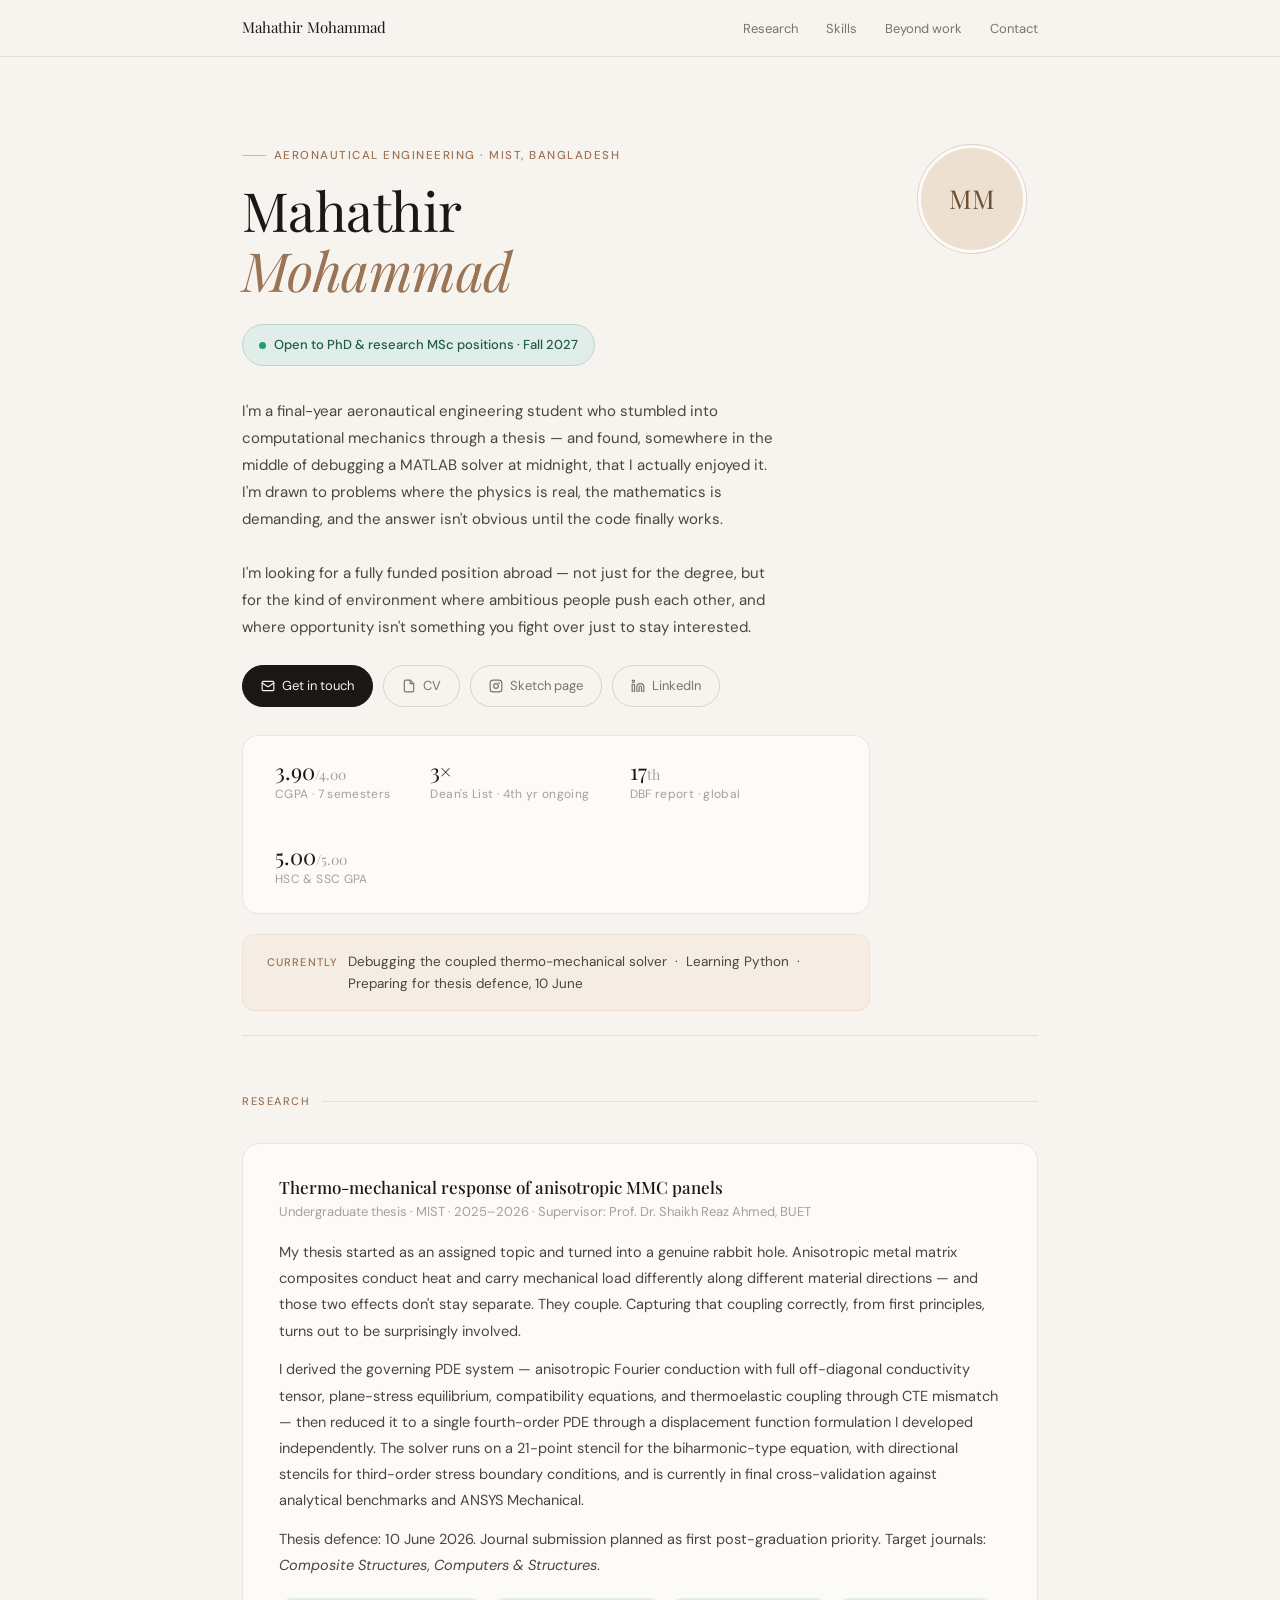
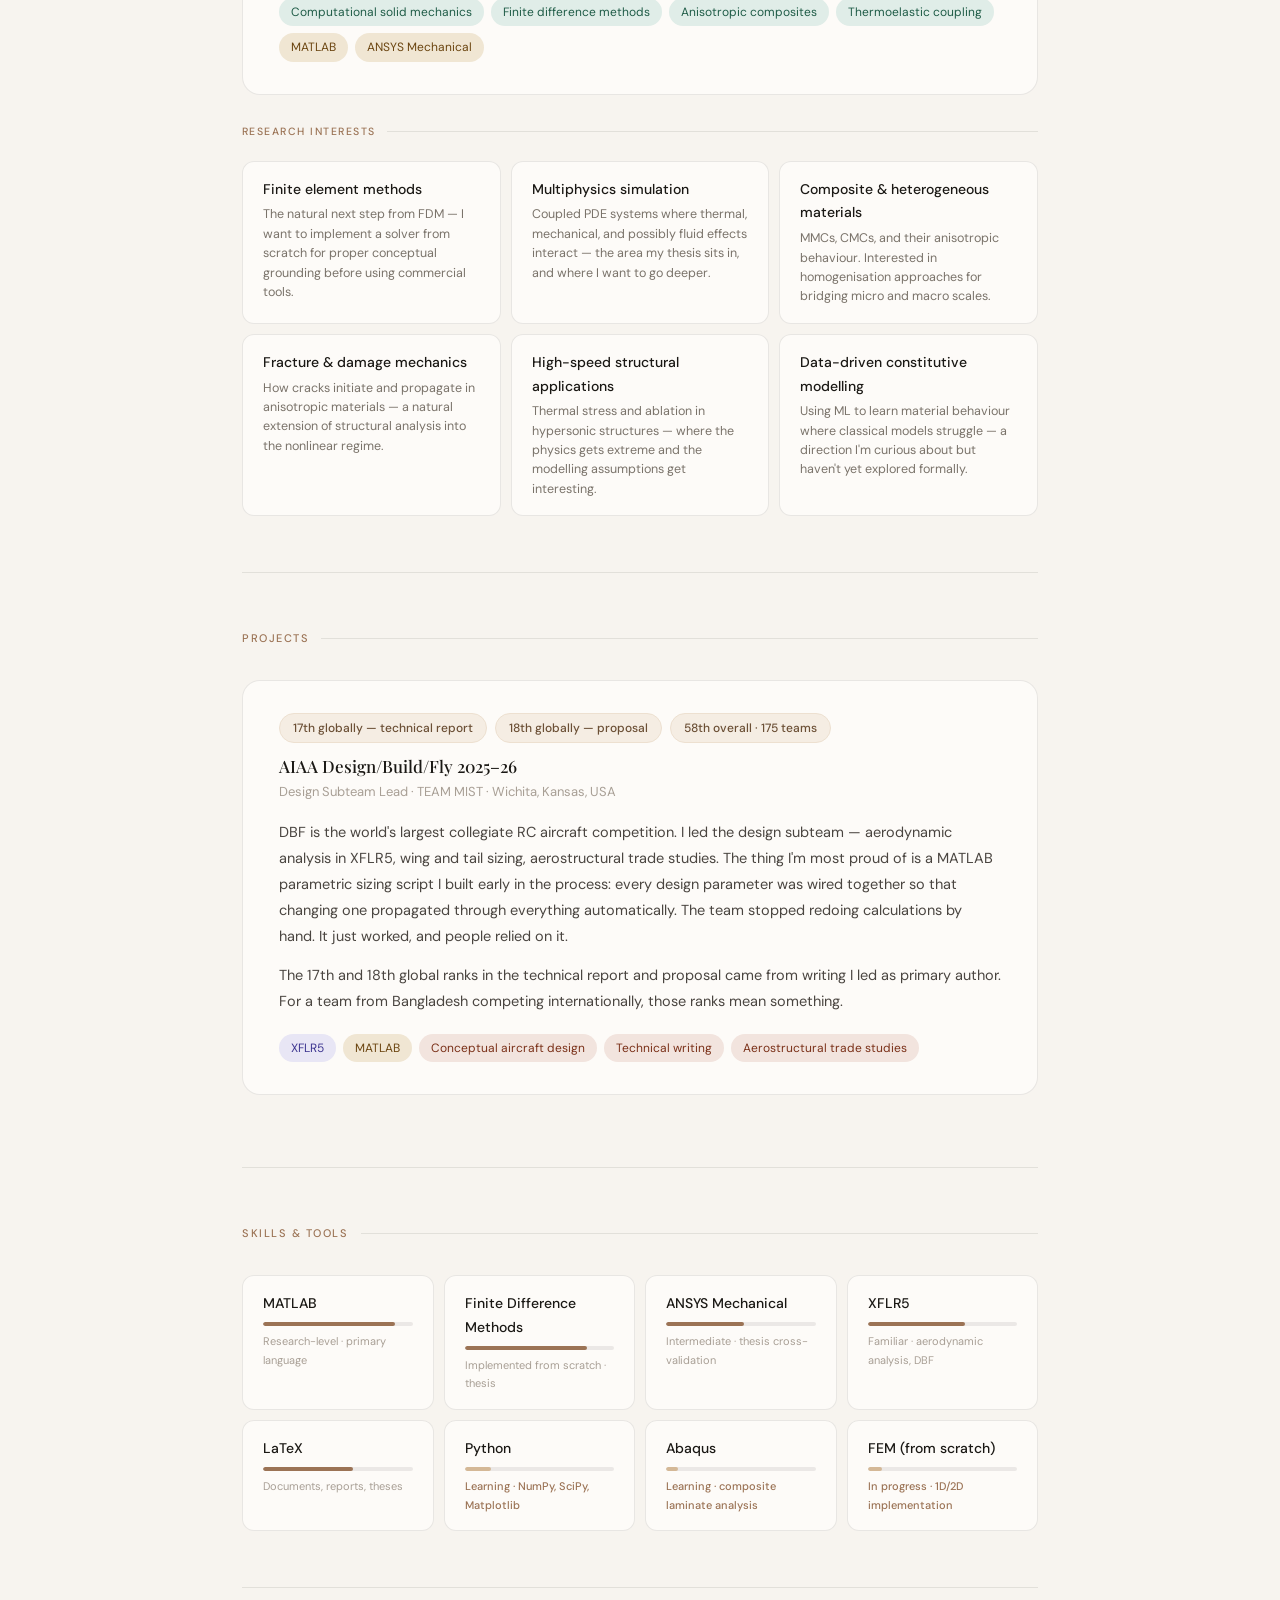
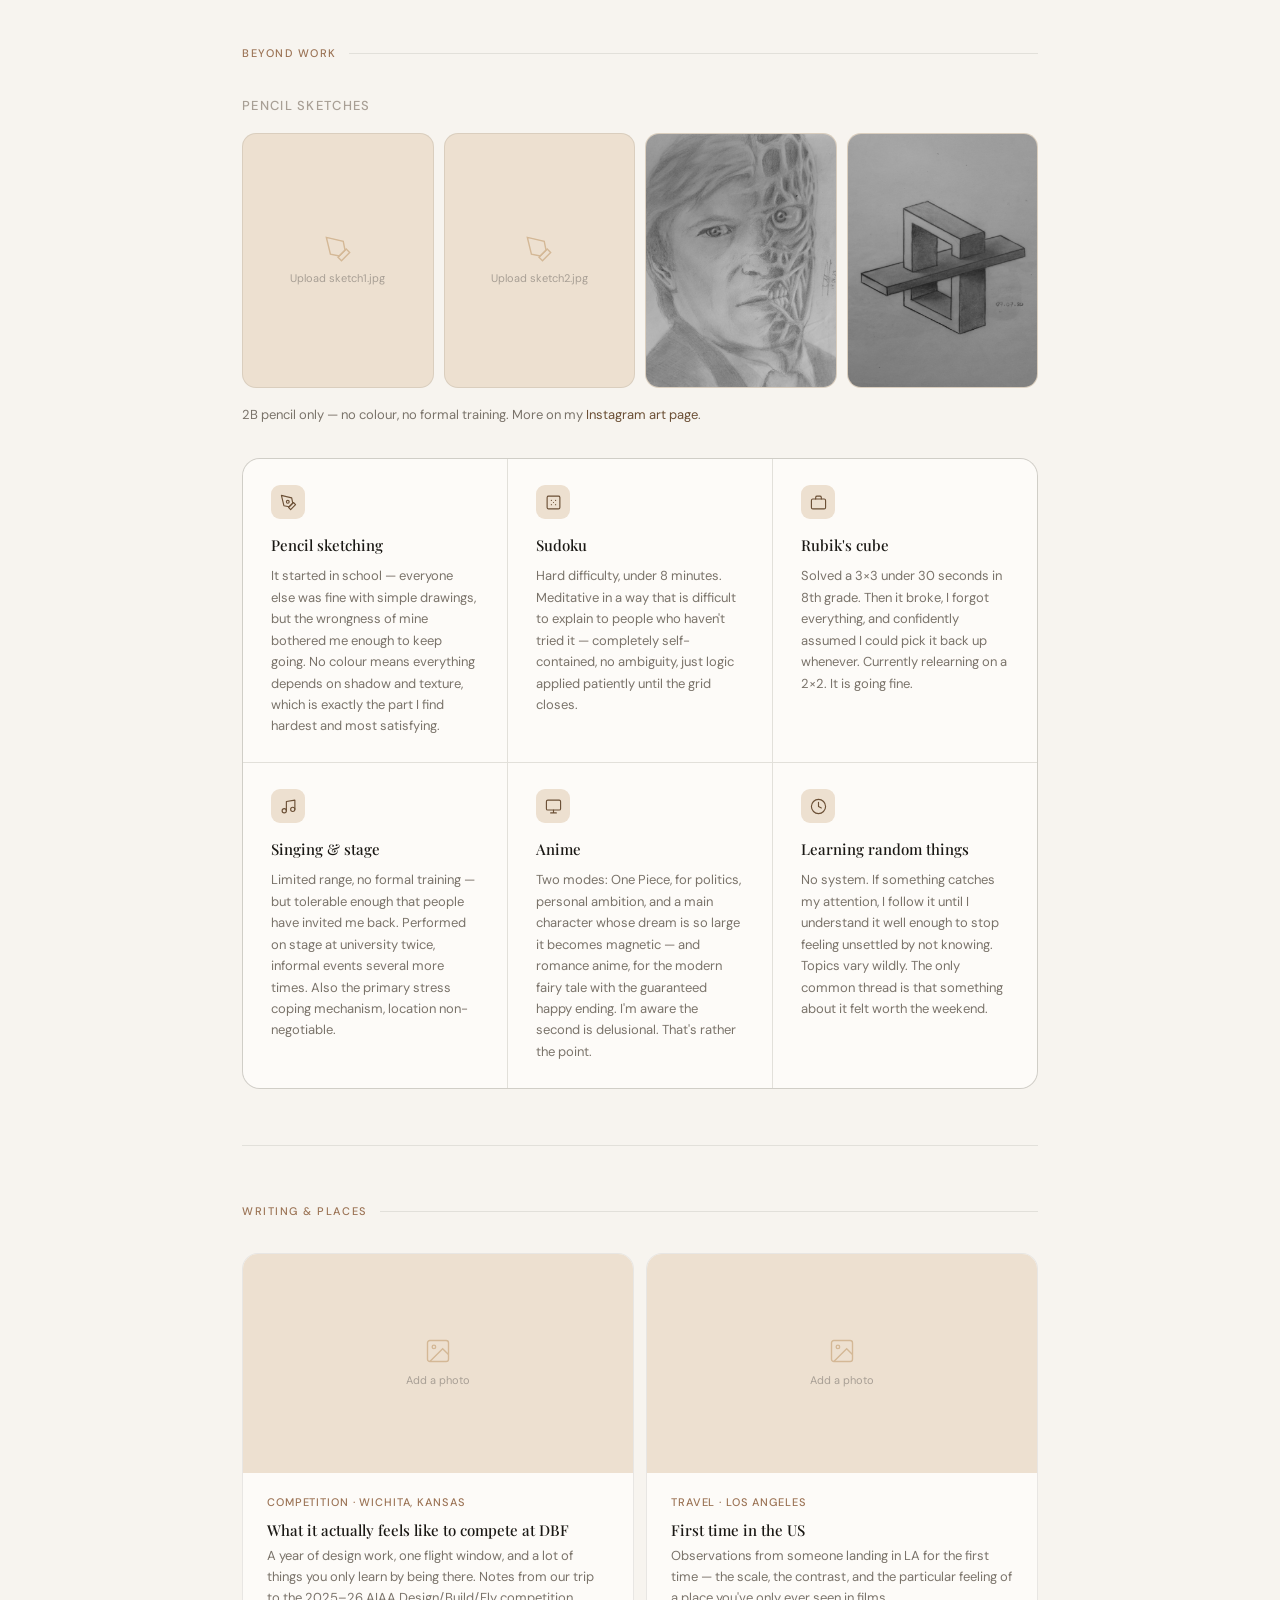
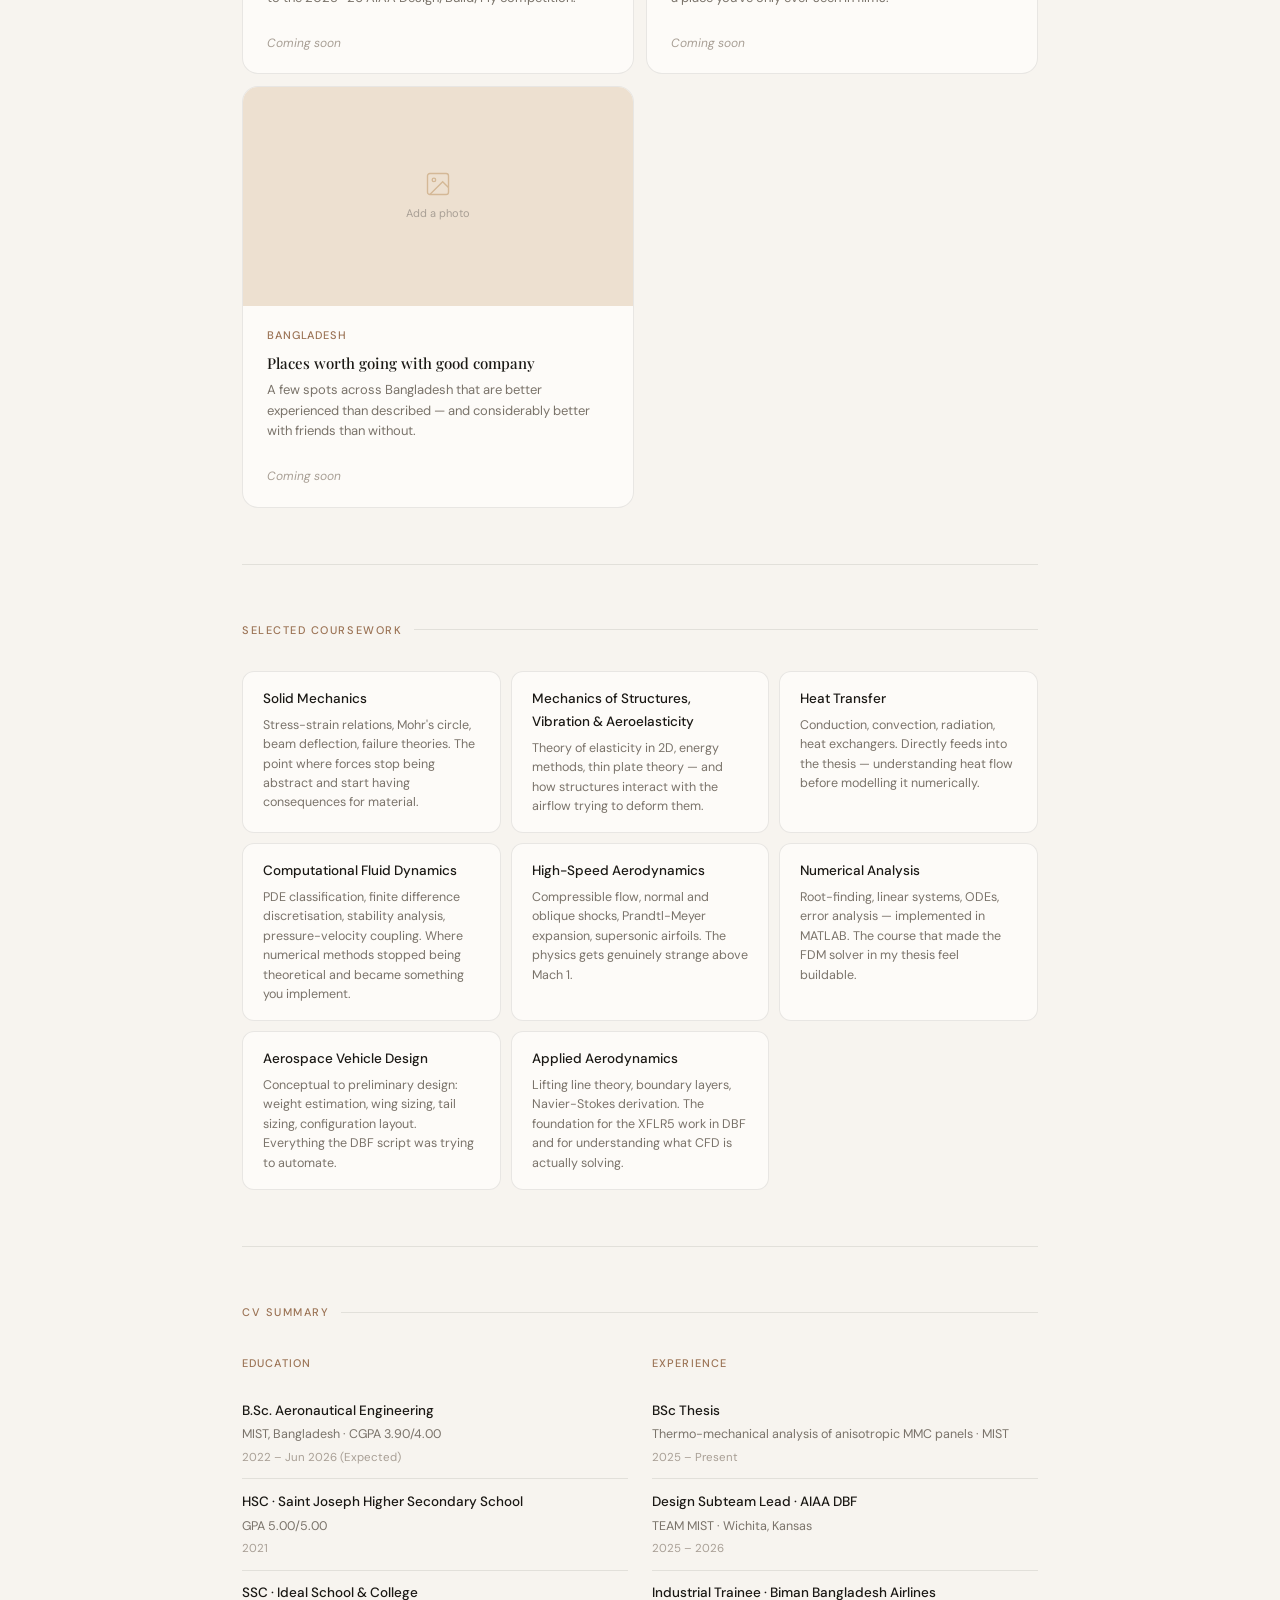
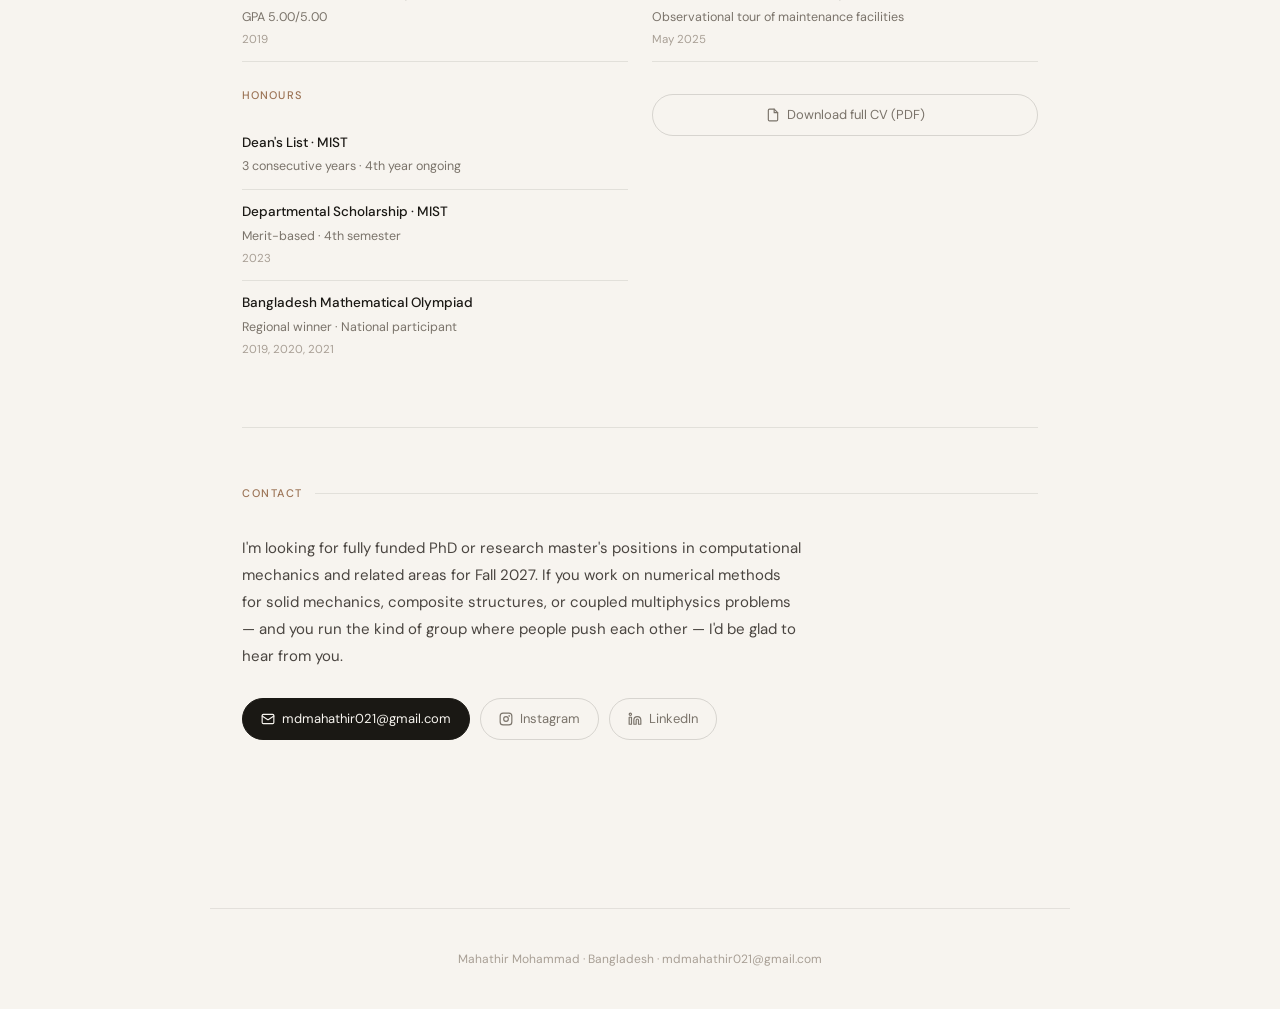
==== commit 64fa38f8: "Update index.html" ====
--- a/index.html
+++ b/index.html
@@ -434,16 +434,16 @@
     <p style="font-size:13px;color:var(--ink-faint);text-transform:uppercase;letter-spacing:.1em;font-weight:500;margin-bottom:1rem;">Pencil sketches</p>
     <div class="gallery-grid">
       <div class="gallery-item">
-        <img src="sketch1.jpg" alt="Pencil sketch 1" onerror="this.parentElement.innerHTML='<div class=\'gallery-placeholder\'><svg width=\'28\' height=\'28\' viewBox=\'0 0 24 24\' fill=\'none\' stroke=\'currentColor\' stroke-width=\'1.2\'><path d=\'M12 19l7-7 3 3-7 7-3-3z\'/><path d=\'M18 13l-1.5-7.5L2 2l3.5 14.5L13 18l5-5z\'/></svg><span>Upload sketch1.jpg</span></div>'">
+        <img src="sketch1.jpeg" alt="Pencil sketch 1" onerror="this.parentElement.innerHTML='<div class=\'gallery-placeholder\'><svg width=\'28\' height=\'28\' viewBox=\'0 0 24 24\' fill=\'none\' stroke=\'currentColor\' stroke-width=\'1.2\'><path d=\'M12 19l7-7 3 3-7 7-3-3z\'/><path d=\'M18 13l-1.5-7.5L2 2l3.5 14.5L13 18l5-5z\'/></svg><span>Upload sketch1.jpg</span></div>'">
       </div>
       <div class="gallery-item">
-        <img src="sketch2.jpg" alt="Pencil sketch 2" onerror="this.parentElement.innerHTML='<div class=\'gallery-placeholder\'><svg width=\'28\' height=\'28\' viewBox=\'0 0 24 24\' fill=\'none\' stroke=\'currentColor\' stroke-width=\'1.2\'><path d=\'M12 19l7-7 3 3-7 7-3-3z\'/><path d=\'M18 13l-1.5-7.5L2 2l3.5 14.5L13 18l5-5z\'/></svg><span>Upload sketch2.jpg</span></div>'">
+        <img src="sketch2.jpeg" alt="Pencil sketch 2" onerror="this.parentElement.innerHTML='<div class=\'gallery-placeholder\'><svg width=\'28\' height=\'28\' viewBox=\'0 0 24 24\' fill=\'none\' stroke=\'currentColor\' stroke-width=\'1.2\'><path d=\'M12 19l7-7 3 3-7 7-3-3z\'/><path d=\'M18 13l-1.5-7.5L2 2l3.5 14.5L13 18l5-5z\'/></svg><span>Upload sketch2.jpg</span></div>'">
       </div>
       <div class="gallery-item">
-        <img src="sketch3.jpg" alt="Pencil sketch 3" onerror="this.parentElement.innerHTML='<div class=\'gallery-placeholder\'><svg width=\'28\' height=\'28\' viewBox=\'0 0 24 24\' fill=\'none\' stroke=\'currentColor\' stroke-width=\'1.2\'><path d=\'M12 19l7-7 3 3-7 7-3-3z\'/><path d=\'M18 13l-1.5-7.5L2 2l3.5 14.5L13 18l5-5z\'/></svg><span>Upload sketch3.jpg</span></div>'">
+        <img src="sketch3.jpeg" alt="Pencil sketch 3" onerror="this.parentElement.innerHTML='<div class=\'gallery-placeholder\'><svg width=\'28\' height=\'28\' viewBox=\'0 0 24 24\' fill=\'none\' stroke=\'currentColor\' stroke-width=\'1.2\'><path d=\'M12 19l7-7 3 3-7 7-3-3z\'/><path d=\'M18 13l-1.5-7.5L2 2l3.5 14.5L13 18l5-5z\'/></svg><span>Upload sketch3.jpg</span></div>'">
       </div>
       <div class="gallery-item">
-        <img src="sketch4.jpg" alt="Pencil sketch 4" onerror="this.parentElement.innerHTML='<div class=\'gallery-placeholder\'><svg width=\'28\' height=\'28\' viewBox=\'0 0 24 24\' fill=\'none\' stroke=\'currentColor\' stroke-width=\'1.2\'><path d=\'M12 19l7-7 3 3-7 7-3-3z\'/><path d=\'M18 13l-1.5-7.5L2 2l3.5 14.5L13 18l5-5z\'/></svg><span>Upload sketch4.jpg</span></div>'">
+        <img src="sketch4.jpeg" alt="Pencil sketch 4" onerror="this.parentElement.innerHTML='<div class=\'gallery-placeholder\'><svg width=\'28\' height=\'28\' viewBox=\'0 0 24 24\' fill=\'none\' stroke=\'currentColor\' stroke-width=\'1.2\'><path d=\'M12 19l7-7 3 3-7 7-3-3z\'/><path d=\'M18 13l-1.5-7.5L2 2l3.5 14.5L13 18l5-5z\'/></svg><span>Upload sketch4.jpg</span></div>'">
       </div>
     </div>
     <p class="gallery-note">2B pencil only — no colour, no formal training. More on my <a href="https://www.instagram.com/pencilhead021" target="_blank" rel="noopener">Instagram art page</a>.</p>
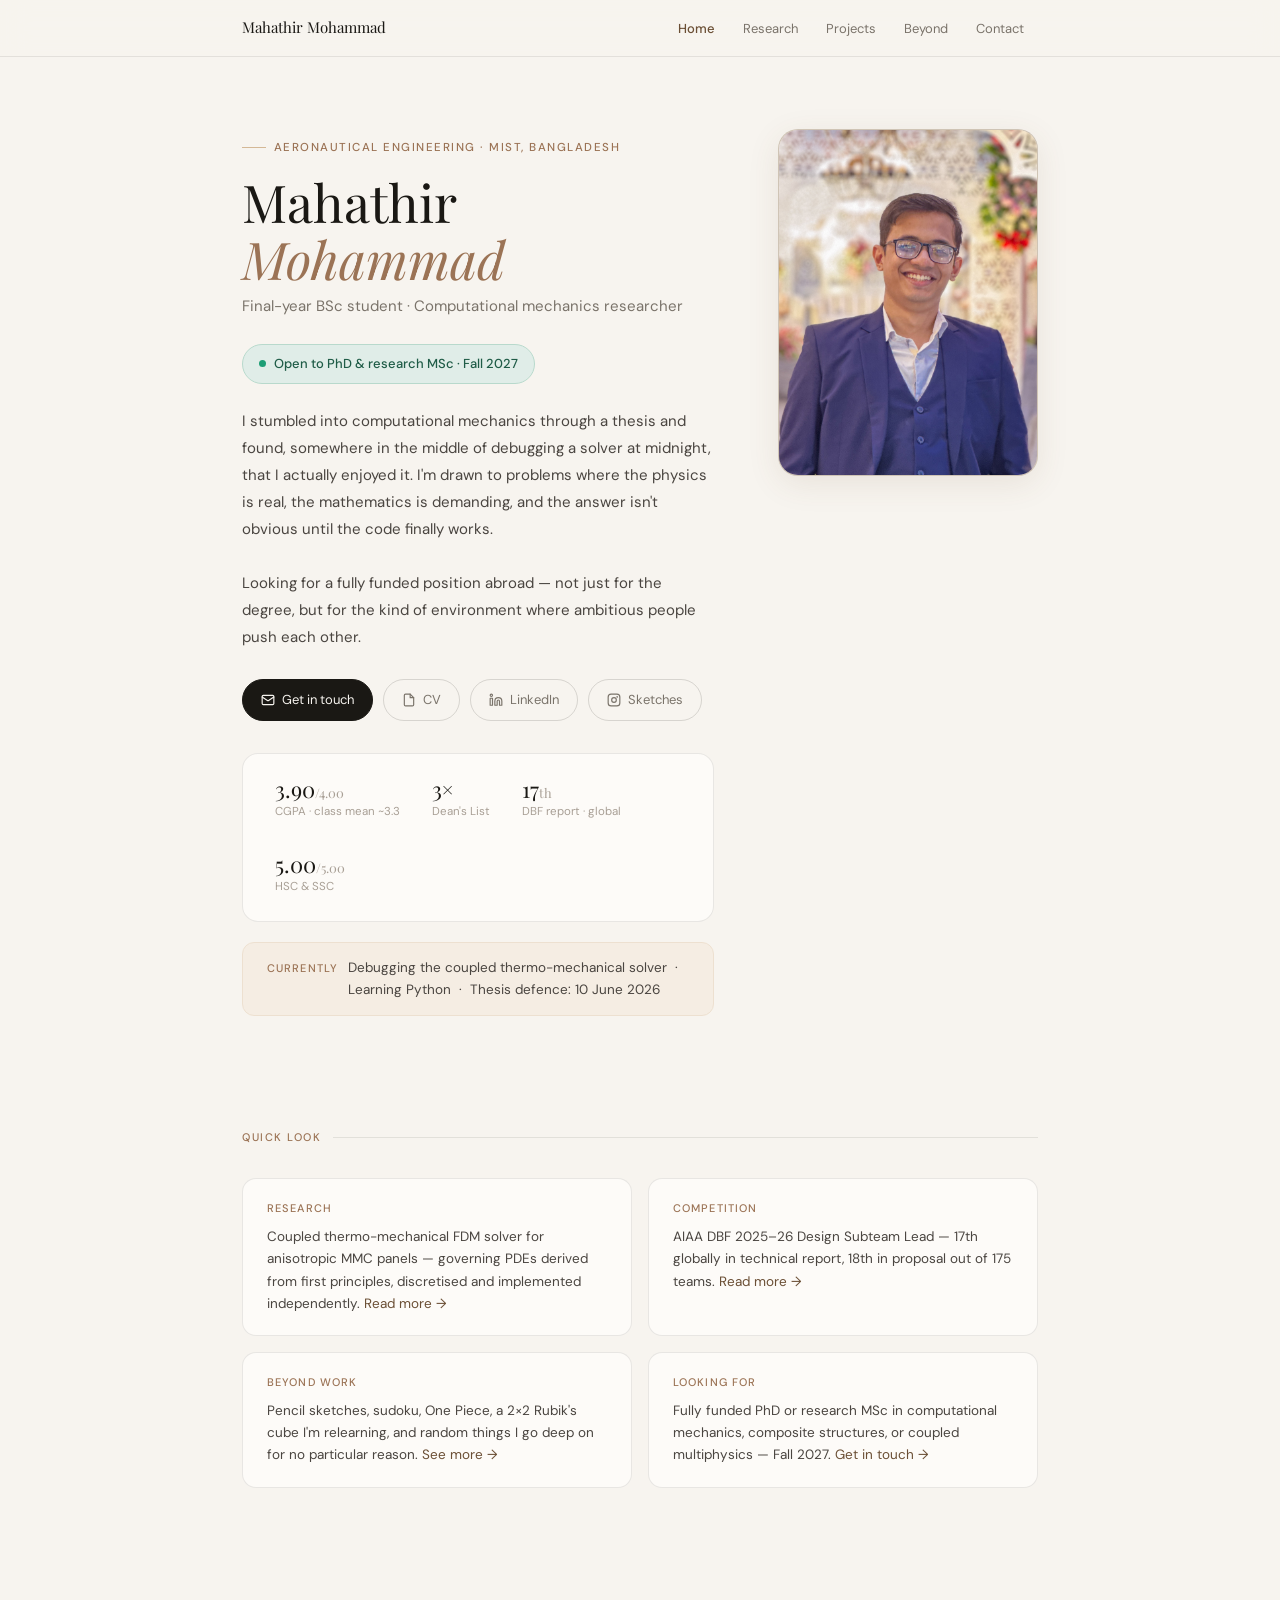
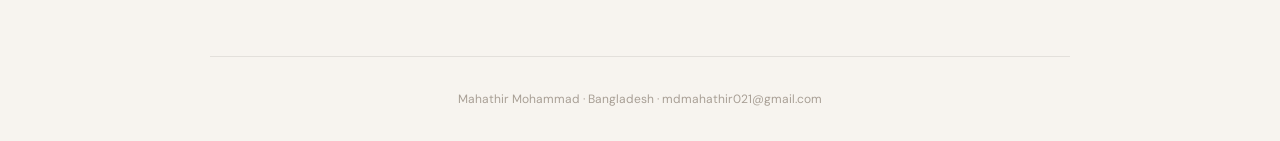
==== commit f0c810fd: "added Research, Projects, Beyond, Contact pages and shared CSS" ====
--- a/index.html
+++ b/index.html
@@ -7,659 +7,132 @@
 <link rel="preconnect" href="https://fonts.googleapis.com">
 <link rel="preconnect" href="https://fonts.gstatic.com" crossorigin>
 <link href="https://fonts.googleapis.com/css2?family=Playfair+Display:ital,wght@0,400;0,500;1,400&family=DM+Sans:opsz,wght@9..40,300;9..40,400;9..40,500&display=swap" rel="stylesheet">
+<link rel="stylesheet" href="style.css">
 <style>
-*, *::before, *::after { box-sizing: border-box; margin: 0; padding: 0; }
-:root {
-  --cream: #F7F4EF; --paper: #FDFBF8; --white: #FFFFFF;
-  --ink: #1A1814; --ink-mid: #4A4540; --ink-muted: #7A736A; --ink-faint: #A89F95;
-  --accent: #6B4F35; --accent-mid: #9B7355; --accent-light: #D4B896;
-  --accent-lighter: #EDE0D0; --accent-faintest: #F5EDE3;
-  --border: rgba(26,24,20,0.09); --border-mid: rgba(26,24,20,0.14);
-  --teal-bg:#E0EDE8; --teal-fg:#1F5C47;
-  --amber-bg:#F0E6D3; --amber-fg:#6B4510;
-  --purple-bg:#E8E6F5; --purple-fg:#3D3590;
-  --coral-bg:#F2E4DE; --coral-fg:#7A3018;
-  --blue-bg:#DDE8F5; --blue-fg:#1A4A7A;
-  --green-bg:#DFF0E5; --green-fg:#1A5C35;
-  --pink-bg:#F5E2EE; --pink-fg:#7A2255;
-}
-html { scroll-behavior: smooth; }
-body { font-family:'DM Sans',sans-serif; background:var(--cream); color:var(--ink); font-size:16px; line-height:1.7; -webkit-font-smoothing:antialiased; }
-
-/* NAV */
-nav { position:sticky; top:0; z-index:100; background:rgba(247,244,239,0.93); backdrop-filter:blur(14px); -webkit-backdrop-filter:blur(14px); border-bottom:1px solid var(--border); }
-.nav-inner { max-width:860px; margin:0 auto; padding:0 2rem; display:flex; justify-content:space-between; align-items:center; height:56px; }
-.nav-name { font-family:'Playfair Display',serif; font-size:15px; color:var(--ink); text-decoration:none; }
-.nav-links { display:flex; gap:1.75rem; list-style:none; }
-.nav-links a { font-size:13px; color:var(--ink-muted); text-decoration:none; transition:color .18s; }
-.nav-links a:hover { color:var(--ink); }
-
-/* LAYOUT */
-main { max-width:860px; margin:0 auto; padding:0 2rem 7rem; }
-
-/* HERO */
-.hero { padding:5rem 0 1.5rem; display:grid; grid-template-columns:1fr 120px; gap:3rem; align-items:start; }
+.hero { padding:4.5rem 0 3rem; display:grid; grid-template-columns:1fr 260px; gap:4rem; align-items:start; }
 .hero-eyebrow { display:inline-flex; align-items:center; gap:8px; font-size:11.5px; font-weight:500; letter-spacing:.13em; text-transform:uppercase; color:var(--accent-mid); margin-bottom:1rem; }
 .hero-eyebrow::before { content:''; display:inline-block; width:24px; height:1px; background:var(--accent-light); }
-.hero h1 { font-family:'Playfair Display',serif; font-size:clamp(38px,5.5vw,54px); font-weight:400; line-height:1.1; color:var(--ink); margin-bottom:1.5rem; letter-spacing:-.01em; }
+.hero h1 { font-family:'Playfair Display',serif; font-size:clamp(38px,5vw,52px); font-weight:400; line-height:1.1; color:var(--ink); margin-bottom:.4rem; }
 .hero h1 em { font-style:italic; color:var(--accent-mid); }
-.hero-bio { font-size:15px; color:var(--ink-mid); line-height:1.8; max-width:540px; margin-bottom:1.5rem; }
-.hero-links { display:flex; gap:10px; flex-wrap:wrap; margin-bottom:1.75rem; }
-
-/* OPEN BADGE */
-.open-badge { display:inline-flex; align-items:center; gap:8px; font-size:13px; padding:9px 16px; background:var(--teal-bg); color:var(--teal-fg); border-radius:999px; border:1px solid #b8d9cc; font-weight:500; margin-bottom:2rem; }
+.hero-role { font-size:15px; color:var(--ink-muted); margin-bottom:1.5rem; }
+.open-badge { display:inline-flex; align-items:center; gap:8px; font-size:13px; padding:8px 16px; background:var(--teal-bg); color:var(--teal-fg); border-radius:999px; border:1px solid #b8d9cc; font-weight:500; margin-bottom:1.5rem; }
 .open-badge::before { content:''; width:7px; height:7px; border-radius:50%; background:#1D9E75; flex-shrink:0; animation:pulse 2s infinite; }
-@keyframes pulse { 0%,100%{opacity:1;transform:scale(1)} 50%{opacity:.6;transform:scale(1.2)} }
-
-/* STATS STRIP */
-.stats { display:flex; gap:2.5rem; padding:1.5rem 2rem; background:var(--paper); border:1px solid var(--border); border-radius:16px; margin-bottom:0; flex-wrap:wrap; }
+@keyframes pulse{0%,100%{opacity:1;transform:scale(1)}50%{opacity:.6;transform:scale(1.2)}}
+.hero-bio { font-size:15px; color:var(--ink-mid); line-height:1.8; max-width:520px; margin-bottom:1.75rem; }
+.hero-links { display:flex; gap:10px; flex-wrap:wrap; margin-bottom:2rem; }
+.hero-photo { width:100%; aspect-ratio:3/4; border-radius:20px; overflow:hidden; background:var(--accent-lighter); border:1px solid var(--border-mid); box-shadow:0 8px 32px rgba(107,79,53,.1); }
+.hero-photo img { width:100%; height:100%; object-fit:cover; object-position:center top; display:block; }
+.stats { display:flex; gap:2rem; padding:1.5rem 2rem; background:var(--paper); border:1px solid var(--border); border-radius:16px; flex-wrap:wrap; }
 .stat-item { display:flex; flex-direction:column; gap:2px; }
-.stat-num { font-family:'Playfair Display',serif; font-size:22px; font-weight:400; color:var(--ink); line-height:1; }
-.stat-label { font-size:12px; color:var(--ink-faint); letter-spacing:.03em; }
-
-/* CURRENTLY */
-.currently { padding:1rem 1.5rem; background:var(--accent-faintest); border:1px solid var(--accent-lighter); border-radius:12px; margin-top:1.25rem; display:flex; align-items:flex-start; gap:10px; }
+.stat-num { font-family:'Playfair Display',serif; font-size:22px; color:var(--ink); line-height:1; }
+.stat-label { font-size:11.5px; color:var(--ink-faint); }
+.currently { padding:.9rem 1.5rem; background:var(--accent-faintest); border:1px solid var(--accent-lighter); border-radius:12px; margin-top:1.25rem; display:flex; align-items:flex-start; gap:10px; }
 .currently-label { font-size:11px; font-weight:500; letter-spacing:.1em; text-transform:uppercase; color:var(--accent-mid); white-space:nowrap; padding-top:2px; }
 .currently-text { font-size:13.5px; color:var(--ink-mid); line-height:1.6; }
-
-/* BUTTONS */
-.btn { display:inline-flex; align-items:center; gap:7px; font-size:13px; font-weight:400; padding:9px 18px; border-radius:999px; text-decoration:none; cursor:pointer; border:none; transition:all .18s; font-family:'DM Sans',sans-serif; }
-.btn-filled { background:var(--ink); color:var(--cream); border:1px solid var(--ink); }
-.btn-filled:hover { background:var(--ink-mid); }
-.btn-outline { background:transparent; color:var(--ink-muted); border:1px solid var(--border-mid); }
-.btn-outline:hover { background:var(--accent-faintest); border-color:var(--accent-light); color:var(--ink); }
-
-/* AVATAR */
-.avatar-wrap { padding-top:.5rem; }
-.avatar { width:108px; height:108px; border-radius:50%; background:var(--accent-lighter); border:3px solid var(--paper); box-shadow:0 0 0 1px var(--border-mid); display:flex; align-items:center; justify-content:center; font-family:'Playfair Display',serif; font-size:26px; color:var(--accent); overflow:hidden; flex-shrink:0; }
-.avatar img { width:100%; height:100%; object-fit:cover; }
-
-/* SECTIONS */
-section { padding:3.5rem 0; border-top:1px solid var(--border); }
-.section-header { display:flex; align-items:center; gap:12px; margin-bottom:2rem; }
-.section-label { font-size:11px; font-weight:500; letter-spacing:.14em; text-transform:uppercase; color:var(--accent-mid); }
-.section-line { flex:1; height:1px; background:var(--border); }
-
-/* CARDS */
-.card { background:var(--paper); border:1px solid var(--border); border-radius:18px; padding:2rem 2.25rem; margin-bottom:1rem; transition:border-color .2s,box-shadow .2s; }
-.card:hover { border-color:var(--accent-light); box-shadow:0 4px 24px rgba(107,79,53,.06); }
-.card-title { font-family:'Playfair Display',serif; font-size:17px; font-weight:500; color:var(--ink); margin-bottom:.2rem; line-height:1.3; }
-.card-meta { font-size:13px; color:var(--ink-faint); margin-bottom:1rem; }
-.card-body { font-size:14.5px; color:var(--ink-mid); line-height:1.8; }
-.card-body p+p { margin-top:.8rem; }
-.rank-row { display:flex; flex-wrap:wrap; gap:8px; margin-bottom:.75rem; }
-.rank-badge { font-size:12px; font-weight:500; padding:4px 13px; border-radius:999px; background:var(--accent-faintest); color:var(--accent); border:1px solid var(--accent-lighter); }
-.tags { margin-top:1.25rem; display:flex; flex-wrap:wrap; gap:7px; }
-.tag { font-size:12px; padding:4px 12px; border-radius:999px; }
-.tag-teal{background:var(--teal-bg);color:var(--teal-fg);}
-.tag-amber{background:var(--amber-bg);color:var(--amber-fg);}
-.tag-purple{background:var(--purple-bg);color:var(--purple-fg);}
-.tag-coral{background:var(--coral-bg);color:var(--coral-fg);}
-.tag-blue{background:var(--blue-bg);color:var(--blue-fg);}
-.tag-green{background:var(--green-bg);color:var(--green-fg);}
-.tag-pink{background:var(--pink-bg);color:var(--pink-fg);}
-
-/* SKILLS STRIP */
-.skills-grid { display:grid; grid-template-columns:repeat(auto-fill,minmax(180px,1fr)); gap:10px; }
-.skill-item { background:var(--paper); border:1px solid var(--border); border-radius:12px; padding:1rem 1.25rem; transition:border-color .2s; }
-.skill-item:hover { border-color:var(--accent-light); }
-.skill-name { font-size:14px; font-weight:500; color:var(--ink); margin-bottom:.4rem; }
-.skill-bar-wrap { height:4px; background:rgba(26,24,20,.08); border-radius:999px; overflow:hidden; margin-bottom:.35rem; }
-.skill-bar { height:100%; border-radius:999px; background:var(--accent-mid); }
-.skill-level { font-size:11px; color:var(--ink-faint); }
-.skill-learning { font-size:11px; color:var(--accent-mid); font-weight:500; }
-
-/* RESEARCH INTERESTS */
-.interests-grid { display:grid; grid-template-columns:repeat(auto-fill,minmax(220px,1fr)); gap:10px; }
-.interest-item { background:var(--paper); border:1px solid var(--border); border-radius:12px; padding:1rem 1.25rem; transition:border-color .2s,background .2s; }
-.interest-item:hover { border-color:var(--accent-light); background:var(--accent-faintest); }
-.interest-name { font-size:14px; font-weight:500; color:var(--ink); margin-bottom:.25rem; }
-.interest-desc { font-size:12.5px; color:var(--ink-muted); line-height:1.55; }
-
-/* SKETCH GALLERY */
-.gallery-grid { display:grid; grid-template-columns:repeat(4,1fr); gap:10px; }
-.gallery-item { aspect-ratio:3/4; border-radius:14px; overflow:hidden; background:var(--accent-lighter); border:1px solid var(--border); cursor:pointer; transition:transform .2s,box-shadow .2s; }
-.gallery-item:hover { transform:translateY(-3px); box-shadow:0 8px 24px rgba(107,79,53,.12); }
-.gallery-item img { width:100%; height:100%; object-fit:cover; display:block; }
-.gallery-placeholder { width:100%; height:100%; display:flex; flex-direction:column; align-items:center; justify-content:center; gap:8px; padding:1rem; text-align:center; }
-.gallery-placeholder svg { color:var(--accent-light); }
-.gallery-placeholder span { font-size:11px; color:var(--ink-faint); line-height:1.4; }
-.gallery-note { font-size:13px; color:var(--ink-muted); margin-top:1rem; }
-.gallery-note a { color:var(--accent); text-decoration:none; }
-.gallery-note a:hover { text-decoration:underline; }
-
-/* HOBBY GRID */
-.hobby-grid { display:grid; grid-template-columns:repeat(3,1fr); gap:1px; background:var(--border); border-radius:18px; overflow:hidden; border:1px solid var(--border); }
-.hobby-cell { background:var(--paper); padding:1.6rem 1.75rem; transition:background .2s; }
-.hobby-cell:hover { background:var(--accent-faintest); }
-.hobby-icon { width:34px; height:34px; border-radius:9px; background:var(--accent-lighter); display:flex; align-items:center; justify-content:center; margin-bottom:.9rem; color:var(--accent); }
-.hobby-name { font-family:'Playfair Display',serif; font-size:15px; font-weight:500; color:var(--ink); margin-bottom:.4rem; }
-.hobby-desc { font-size:13px; color:var(--ink-muted); line-height:1.65; }
-.hobby-desc a { color:var(--accent); text-decoration:none; }
-.hobby-desc a:hover { text-decoration:underline; }
-
-/* COURSEWORK */
-.course-grid { display:grid; grid-template-columns:repeat(auto-fill,minmax(240px,1fr)); gap:10px; }
-.course-item { background:var(--paper); border:1px solid var(--border); border-radius:12px; padding:1rem 1.25rem; transition:border-color .2s; }
-.course-item:hover { border-color:var(--accent-light); }
-.course-name { font-size:13.5px; font-weight:500; color:var(--ink); margin-bottom:.3rem; }
-.course-note { font-size:12.5px; color:var(--ink-muted); line-height:1.55; }
-
-/* BLOG */
-.blog-grid { display:grid; grid-template-columns:repeat(auto-fill,minmax(260px,1fr)); gap:12px; }
-.blog-card { background:var(--paper); border:1px solid var(--border); border-radius:16px; overflow:hidden; transition:border-color .2s,box-shadow .2s; }
-.blog-card:hover { border-color:var(--accent-light); box-shadow:0 4px 20px rgba(107,79,53,.07); }
-.blog-img { width:100%; aspect-ratio:16/9; background:var(--accent-lighter); display:flex; align-items:center; justify-content:center; overflow:hidden; }
-.blog-img img { width:100%; height:100%; object-fit:cover; }
-.blog-img-placeholder { display:flex; flex-direction:column; align-items:center; justify-content:center; gap:6px; height:100%; }
-.blog-img-placeholder svg { color:var(--accent-light); }
-.blog-img-placeholder span { font-size:11px; color:var(--ink-faint); }
-.blog-body { padding:1.25rem 1.5rem; }
-.blog-tag { font-size:11px; font-weight:500; letter-spacing:.08em; text-transform:uppercase; color:var(--accent-mid); margin-bottom:.5rem; }
-.blog-title { font-family:'Playfair Display',serif; font-size:15px; font-weight:500; color:var(--ink); margin-bottom:.4rem; line-height:1.35; }
-.blog-excerpt { font-size:13px; color:var(--ink-muted); line-height:1.6; }
-.blog-coming { font-size:12px; color:var(--ink-faint); margin-top:1.5rem; font-style:italic; }
-
-/* CV SUMMARY */
-.cv-grid { display:grid; grid-template-columns:1fr 1fr; gap:1.5rem; }
-.cv-block-title { font-size:11px; font-weight:500; letter-spacing:.1em; text-transform:uppercase; color:var(--accent-mid); margin-bottom:1rem; }
-.cv-row { padding:.7rem 0; border-bottom:.5px solid var(--border); display:flex; flex-direction:column; gap:2px; }
-.cv-row:last-child { border-bottom:none; }
-.cv-row-title { font-size:13.5px; font-weight:500; color:var(--ink); }
-.cv-row-sub { font-size:12.5px; color:var(--ink-muted); }
-.cv-row-date { font-size:11.5px; color:var(--ink-faint); }
-
-/* DARK MODE */
-@media (prefers-color-scheme:dark) {
-  :root {
-    --cream:#1A1814; --paper:#211F1B; --white:#2A2720;
-    --ink:#F0EDE8; --ink-mid:#C0B8B0; --ink-muted:#8A8278; --ink-faint:#5A5550;
-    --accent:#C4956A; --accent-mid:#B07D55; --accent-light:#6B4F35;
-    --accent-lighter:#3A2D20; --accent-faintest:#2A2218;
-    --border:rgba(240,237,232,.08); --border-mid:rgba(240,237,232,.13);
-    --teal-bg:#0E2D22; --teal-fg:#5DB88A;
-    --amber-bg:#2D1F0A; --amber-fg:#D4904A;
-    --purple-bg:#1A1838; --purple-fg:#8A80E0;
-    --coral-bg:#2D140E; --coral-fg:#E07A5A;
-    --blue-bg:#0E1E30; --blue-fg:#6AAAE0;
-    --green-bg:#0E2518; --green-fg:#5DB878;
-    --pink-bg:#2D0E20; --pink-fg:#E07AB8;
-  }
-  nav { background:rgba(26,24,20,.93); }
-}
-
-/* CONTACT */
-.contact-intro { font-size:15px; color:var(--ink-mid); line-height:1.8; max-width:560px; margin-bottom:1.75rem; }
-.contact-links { display:flex; flex-wrap:wrap; gap:10px; }
-
-footer { border-top:1px solid var(--border); padding:2.5rem 2rem; text-align:center; font-size:12px; color:var(--ink-faint); max-width:860px; margin:0 auto; }
-footer a { color:inherit; text-decoration:none; }
-
-/* ANIMATIONS */
-@keyframes fadeUp { from{opacity:0;transform:translateY(20px)} to{opacity:1;transform:translateY(0)} }
-.hero { animation:fadeUp .55s ease both; }
-section { animation:fadeUp .5s ease both; }
-section:nth-of-type(2){animation-delay:.05s}
-section:nth-of-type(3){animation-delay:.10s}
-section:nth-of-type(4){animation-delay:.14s}
-section:nth-of-type(5){animation-delay:.18s}
-section:nth-of-type(6){animation-delay:.22s}
-section:nth-of-type(7){animation-delay:.26s}
-section:nth-of-type(8){animation-delay:.30s}
-section:nth-of-type(9){animation-delay:.34s}
-section:nth-of-type(10){animation-delay:.38s}
-
-/* RESPONSIVE */
-@media(max-width:640px){
-  main{padding:0 1.25rem 5rem}
-  .nav-inner{padding:0 1.25rem}
-  .nav-links{gap:1rem}
-  .hero{grid-template-columns:1fr;gap:1.5rem;padding:3rem 0 1.5rem}
-  .avatar-wrap{order:-1}
-  .avatar{width:76px;height:76px;font-size:20px}
-  .hero h1{font-size:34px}
-  .gallery-grid{grid-template-columns:repeat(2,1fr)}
-  .hobby-grid{grid-template-columns:1fr 1fr}
-  .cv-grid{grid-template-columns:1fr}
-  .stats{gap:1.5rem}
-  .card{padding:1.5rem 1.6rem}
+.about-grid { display:grid; grid-template-columns:1fr 1fr; gap:1rem; margin-top:1rem; }
+.about-card { background:var(--paper); border:1px solid var(--border); border-radius:14px; padding:1.25rem 1.5rem; }
+.about-card-label { font-size:11px; font-weight:500; letter-spacing:.1em; text-transform:uppercase; color:var(--accent-mid); margin-bottom:.5rem; }
+.about-card-text { font-size:13.5px; color:var(--ink-mid); line-height:1.65; }
+@media(max-width:700px){
+  .hero{grid-template-columns:1fr;gap:2rem;padding:3rem 0 2rem}
+  .hero-photo{width:140px;aspect-ratio:1;border-radius:50%;margin:0 auto}
+  .hero-photo img{object-position:center}
+  .stats{gap:1.25rem}
+  .about-grid{grid-template-columns:1fr}
 }
 </style>
 </head>
 <body>
-
 <nav>
   <div class="nav-inner">
-    <a class="nav-name" href="#">Mahathir Mohammad</a>
+    <a class="nav-name" href="index.html">Mahathir Mohammad</a>
     <ul class="nav-links">
-      <li><a href="#research">Research</a></li>
-      <li><a href="#skills">Skills</a></li>
-      <li><a href="#beyond">Beyond work</a></li>
-      <li><a href="#contact">Contact</a></li>
+      <li><a href="index.html" class="active">Home</a></li>
+      <li><a href="research.html">Research</a></li>
+      <li><a href="projects.html">Projects</a></li>
+      <li><a href="beyond.html">Beyond</a></li>
+      <li><a href="contact.html">Contact</a></li>
     </ul>
   </div>
 </nav>
-
 <main>
-
-<!-- HERO -->
-<div class="hero">
+<div class="hero fade-in">
   <div>
     <p class="hero-eyebrow">Aeronautical Engineering · MIST, Bangladesh</p>
     <h1>Mahathir<br><em>Mohammad</em></h1>
-    <div class="open-badge">Open to PhD &amp; research MSc positions · Fall 2027</div>
-    <p class="hero-bio">
-      I'm a final-year aeronautical engineering student who stumbled into computational mechanics through a thesis — and found, somewhere in the middle of debugging a MATLAB solver at midnight, that I actually enjoyed it. I'm drawn to problems where the physics is real, the mathematics is demanding, and the answer isn't obvious until the code finally works.
-      <br><br>
-      I'm looking for a fully funded position abroad — not just for the degree, but for the kind of environment where ambitious people push each other, and where opportunity isn't something you fight over just to stay interested.
-    </p>
+    <p class="hero-role">Final-year BSc student · Computational mechanics researcher</p>
+    <div class="open-badge">Open to PhD &amp; research MSc · Fall 2027</div>
+    <p class="hero-bio">I stumbled into computational mechanics through a thesis and found, somewhere in the middle of debugging a solver at midnight, that I actually enjoyed it. I'm drawn to problems where the physics is real, the mathematics is demanding, and the answer isn't obvious until the code finally works.<br><br>Looking for a fully funded position abroad — not just for the degree, but for the kind of environment where ambitious people push each other.</p>
     <div class="hero-links">
       <a class="btn btn-filled" href="mailto:mdmahathir021@gmail.com">
         <svg width="14" height="14" viewBox="0 0 24 24" fill="none" stroke="currentColor" stroke-width="2" stroke-linecap="round" stroke-linejoin="round"><rect x="2" y="4" width="20" height="16" rx="2"/><path d="m22 7-8.97 5.7a1.94 1.94 0 0 1-2.06 0L2 7"/></svg>
         Get in touch
       </a>
-      <a class="btn btn-outline" href="#" target="_blank" rel="noopener">
+      <a class="btn btn-outline" href="cv.pdf" target="_blank">
         <svg width="14" height="14" viewBox="0 0 24 24" fill="none" stroke="currentColor" stroke-width="2" stroke-linecap="round" stroke-linejoin="round"><path d="M14 2H6a2 2 0 0 0-2 2v16a2 2 0 0 0 2 2h12a2 2 0 0 0 2-2V8z"/><polyline points="14,2 14,8 20,8"/></svg>
         CV
-      </a>
-      <a class="btn btn-outline" href="https://www.instagram.com/pencilhead021" target="_blank" rel="noopener">
-        <svg width="14" height="14" viewBox="0 0 24 24" fill="none" stroke="currentColor" stroke-width="2" stroke-linecap="round" stroke-linejoin="round"><rect x="2" y="2" width="20" height="20" rx="5"/><circle cx="12" cy="12" r="4"/><circle cx="17.5" cy="6.5" r="0.5" fill="currentColor"/></svg>
-        Sketch page
       </a>
       <a class="btn btn-outline" href="https://www.linkedin.com/in/mdmahathir021/" target="_blank" rel="noopener">
         <svg width="14" height="14" viewBox="0 0 24 24" fill="none" stroke="currentColor" stroke-width="2" stroke-linecap="round" stroke-linejoin="round"><path d="M16 8a6 6 0 0 1 6 6v7h-4v-7a2 2 0 0 0-2-2 2 2 0 0 0-2 2v7h-4v-7a6 6 0 0 1 6-6z"/><rect x="2" y="9" width="4" height="12"/><circle cx="4" cy="4" r="2"/></svg>
         LinkedIn
       </a>
+      <a class="btn btn-outline" href="https://www.instagram.com/pencilhead021" target="_blank" rel="noopener">
+        <svg width="14" height="14" viewBox="0 0 24 24" fill="none" stroke="currentColor" stroke-width="2" stroke-linecap="round" stroke-linejoin="round"><rect x="2" y="2" width="20" height="20" rx="5"/><circle cx="12" cy="12" r="4"/><circle cx="17.5" cy="6.5" r="0.5" fill="currentColor"/></svg>
+        Sketches
+      </a>
     </div>
-
     <div class="stats">
       <div class="stat-item">
-        <span class="stat-num">3.90<span style="font-size:14px;color:var(--ink-faint)">/4.00</span></span>
-        <span class="stat-label">CGPA · 7 semesters</span>
+        <span class="stat-num">3.90<span style="font-size:13px;color:var(--ink-faint)">/4.00</span></span>
+        <span class="stat-label">CGPA · class mean ~3.3</span>
       </div>
       <div class="stat-item">
         <span class="stat-num">3×</span>
-        <span class="stat-label">Dean's List · 4th yr ongoing</span>
+        <span class="stat-label">Dean's List</span>
       </div>
       <div class="stat-item">
-        <span class="stat-num">17<span style="font-size:14px;color:var(--ink-faint)">th</span></span>
+        <span class="stat-num">17<span style="font-size:13px;color:var(--ink-faint)">th</span></span>
         <span class="stat-label">DBF report · global</span>
       </div>
       <div class="stat-item">
-        <span class="stat-num">5.00<span style="font-size:14px;color:var(--ink-faint)">/5.00</span></span>
-        <span class="stat-label">HSC & SSC GPA</span>
+        <span class="stat-num">5.00<span style="font-size:13px;color:var(--ink-faint)">/5.00</span></span>
+        <span class="stat-label">HSC &amp; SSC</span>
       </div>
     </div>
-
     <div class="currently">
       <span class="currently-label">Currently</span>
-      <span class="currently-text">Debugging the coupled thermo-mechanical solver &nbsp;·&nbsp; Learning Python &nbsp;·&nbsp; Preparing for thesis defence, 10 June</span>
+      <span class="currently-text">Debugging the coupled thermo-mechanical solver &nbsp;·&nbsp; Learning Python &nbsp;·&nbsp; Thesis defence: 10 June 2026</span>
     </div>
   </div>
-  <div class="avatar-wrap">
-    <div class="avatar" id="avatarEl">MM</div>
+  <div>
+    <div class="hero-photo">
+      <img src="photo.jpeg" alt="Mahathir Mohammad" onerror="this.parentElement.style.display='flex';this.parentElement.style.alignItems='center';this.parentElement.style.justifyContent='center';this.parentElement.innerHTML='<span style=\'font-family:Playfair Display,serif;font-size:48px;color:var(--accent)\'>MM</span>'">
+    </div>
   </div>
 </div>
 
-<!-- RESEARCH -->
-<section id="research">
-  <div class="section-header"><span class="section-label">Research</span><div class="section-line"></div></div>
-  <div class="card">
-    <div class="card-title">Thermo-mechanical response of anisotropic MMC panels</div>
-    <div class="card-meta">Undergraduate thesis · MIST · 2025–2026 · Supervisor: Prof. Dr. Shaikh Reaz Ahmed, BUET</div>
-    <div class="card-body">
-      <p>My thesis started as an assigned topic and turned into a genuine rabbit hole. Anisotropic metal matrix composites conduct heat and carry mechanical load differently along different material directions — and those two effects don't stay separate. They couple. Capturing that coupling correctly, from first principles, turns out to be surprisingly involved.</p>
-      <p>I derived the governing PDE system — anisotropic Fourier conduction with full off-diagonal conductivity tensor, plane-stress equilibrium, compatibility equations, and thermoelastic coupling through CTE mismatch — then reduced it to a single fourth-order PDE through a displacement function formulation I developed independently. The solver runs on a 21-point stencil for the biharmonic-type equation, with directional stencils for third-order stress boundary conditions, and is currently in final cross-validation against analytical benchmarks and ANSYS Mechanical.</p>
-      <p>Thesis defence: 10 June 2026. Journal submission planned as first post-graduation priority. Target journals: <em>Composite Structures</em>, <em>Computers &amp; Structures</em>.</p>
+<section class="fade-in">
+  <div class="section-header"><span class="section-label">Quick look</span><div class="section-line"></div></div>
+  <div class="about-grid">
+    <div class="about-card">
+      <div class="about-card-label">Research</div>
+      <div class="about-card-text">Coupled thermo-mechanical FDM solver for anisotropic MMC panels — governing PDEs derived from first principles, discretised and implemented independently. <a href="research.html" style="color:var(--accent);text-decoration:none;">Read more →</a></div>
     </div>
-    <div class="tags">
-      <span class="tag tag-teal">Computational solid mechanics</span>
-      <span class="tag tag-teal">Finite difference methods</span>
-      <span class="tag tag-teal">Anisotropic composites</span>
-      <span class="tag tag-teal">Thermoelastic coupling</span>
-      <span class="tag tag-amber">MATLAB</span>
-      <span class="tag tag-amber">ANSYS Mechanical</span>
+    <div class="about-card">
+      <div class="about-card-label">Competition</div>
+      <div class="about-card-text">AIAA DBF 2025–26 Design Subteam Lead — 17th globally in technical report, 18th in proposal out of 175 teams. <a href="projects.html" style="color:var(--accent);text-decoration:none;">Read more →</a></div>
     </div>
-  </div>
-
-  <div style="margin-top:1.75rem;">
-    <div class="section-header" style="margin-bottom:1.25rem;"><span class="section-label" style="font-size:10.5px;">Research interests</span><div class="section-line"></div></div>
-    <div class="interests-grid">
-      <div class="interest-item">
-        <div class="interest-name">Finite element methods</div>
-        <div class="interest-desc">The natural next step from FDM — I want to implement a solver from scratch for proper conceptual grounding before using commercial tools.</div>
-      </div>
-      <div class="interest-item">
-        <div class="interest-name">Multiphysics simulation</div>
-        <div class="interest-desc">Coupled PDE systems where thermal, mechanical, and possibly fluid effects interact — the area my thesis sits in, and where I want to go deeper.</div>
-      </div>
-      <div class="interest-item">
-        <div class="interest-name">Composite &amp; heterogeneous materials</div>
-        <div class="interest-desc">MMCs, CMCs, and their anisotropic behaviour. Interested in homogenisation approaches for bridging micro and macro scales.</div>
-      </div>
-      <div class="interest-item">
-        <div class="interest-name">Fracture &amp; damage mechanics</div>
-        <div class="interest-desc">How cracks initiate and propagate in anisotropic materials — a natural extension of structural analysis into the nonlinear regime.</div>
-      </div>
-      <div class="interest-item">
-        <div class="interest-name">High-speed structural applications</div>
-        <div class="interest-desc">Thermal stress and ablation in hypersonic structures — where the physics gets extreme and the modelling assumptions get interesting.</div>
-      </div>
-      <div class="interest-item">
-        <div class="interest-name">Data-driven constitutive modelling</div>
-        <div class="interest-desc">Using ML to learn material behaviour where classical models struggle — a direction I'm curious about but haven't yet explored formally.</div>
-      </div>
+    <div class="about-card">
+      <div class="about-card-label">Beyond work</div>
+      <div class="about-card-text">Pencil sketches, sudoku, One Piece, a 2×2 Rubik's cube I'm relearning, and random things I go deep on for no particular reason. <a href="beyond.html" style="color:var(--accent);text-decoration:none;">See more →</a></div>
+    </div>
+    <div class="about-card">
+      <div class="about-card-label">Looking for</div>
+      <div class="about-card-text">Fully funded PhD or research MSc in computational mechanics, composite structures, or coupled multiphysics — Fall 2027. <a href="contact.html" style="color:var(--accent);text-decoration:none;">Get in touch →</a></div>
     </div>
   </div>
 </section>
-
-<!-- PROJECTS -->
-<section id="projects">
-  <div class="section-header"><span class="section-label">Projects</span><div class="section-line"></div></div>
-  <div class="card">
-    <div class="rank-row">
-      <span class="rank-badge">17th globally — technical report</span>
-      <span class="rank-badge">18th globally — proposal</span>
-      <span class="rank-badge">58th overall · 175 teams</span>
-    </div>
-    <div class="card-title">AIAA Design/Build/Fly 2025–26</div>
-    <div class="card-meta">Design Subteam Lead · TEAM MIST · Wichita, Kansas, USA</div>
-    <div class="card-body">
-      <p>DBF is the world's largest collegiate RC aircraft competition. I led the design subteam — aerodynamic analysis in XFLR5, wing and tail sizing, aerostructural trade studies. The thing I'm most proud of is a MATLAB parametric sizing script I built early in the process: every design parameter was wired together so that changing one propagated through everything automatically. The team stopped redoing calculations by hand. It just worked, and people relied on it.</p>
-      <p>The 17th and 18th global ranks in the technical report and proposal came from writing I led as primary author. For a team from Bangladesh competing internationally, those ranks mean something.</p>
-    </div>
-    <div class="tags">
-      <span class="tag tag-purple">XFLR5</span>
-      <span class="tag tag-amber">MATLAB</span>
-      <span class="tag tag-coral">Conceptual aircraft design</span>
-      <span class="tag tag-coral">Technical writing</span>
-      <span class="tag tag-coral">Aerostructural trade studies</span>
-    </div>
-  </div>
-</section>
-
-<!-- SKILLS -->
-<section id="skills">
-  <div class="section-header"><span class="section-label">Skills &amp; Tools</span><div class="section-line"></div></div>
-  <div class="skills-grid">
-    <div class="skill-item">
-      <div class="skill-name">MATLAB</div>
-      <div class="skill-bar-wrap"><div class="skill-bar" style="width:88%"></div></div>
-      <div class="skill-level">Research-level · primary language</div>
-    </div>
-    <div class="skill-item">
-      <div class="skill-name">Finite Difference Methods</div>
-      <div class="skill-bar-wrap"><div class="skill-bar" style="width:82%"></div></div>
-      <div class="skill-level">Implemented from scratch · thesis</div>
-    </div>
-    <div class="skill-item">
-      <div class="skill-name">ANSYS Mechanical</div>
-      <div class="skill-bar-wrap"><div class="skill-bar" style="width:52%"></div></div>
-      <div class="skill-level">Intermediate · thesis cross-validation</div>
-    </div>
-    <div class="skill-item">
-      <div class="skill-name">XFLR5</div>
-      <div class="skill-bar-wrap"><div class="skill-bar" style="width:65%"></div></div>
-      <div class="skill-level">Familiar · aerodynamic analysis, DBF</div>
-    </div>
-    <div class="skill-item">
-      <div class="skill-name">LaTeX</div>
-      <div class="skill-bar-wrap"><div class="skill-bar" style="width:60%"></div></div>
-      <div class="skill-level">Documents, reports, theses</div>
-    </div>
-    <div class="skill-item">
-      <div class="skill-name">Python</div>
-      <div class="skill-bar-wrap"><div class="skill-bar" style="width:18%; background:var(--accent-light)"></div></div>
-      <div class="skill-learning">Learning · NumPy, SciPy, Matplotlib</div>
-    </div>
-    <div class="skill-item">
-      <div class="skill-name">Abaqus</div>
-      <div class="skill-bar-wrap"><div class="skill-bar" style="width:8%; background:var(--accent-light)"></div></div>
-      <div class="skill-learning">Learning · composite laminate analysis</div>
-    </div>
-    <div class="skill-item">
-      <div class="skill-name">FEM (from scratch)</div>
-      <div class="skill-bar-wrap"><div class="skill-bar" style="width:10%; background:var(--accent-light)"></div></div>
-      <div class="skill-learning">In progress · 1D/2D implementation</div>
-    </div>
-  </div>
-</section>
-
-<!-- BEYOND WORK -->
-<section id="beyond">
-  <div class="section-header"><span class="section-label">Beyond work</span><div class="section-line"></div></div>
-
-  <!-- SKETCH GALLERY -->
-  <div style="margin-bottom:2rem;">
-    <p style="font-size:13px;color:var(--ink-faint);text-transform:uppercase;letter-spacing:.1em;font-weight:500;margin-bottom:1rem;">Pencil sketches</p>
-    <div class="gallery-grid">
-      <div class="gallery-item">
-        <img src="sketch1.jpeg" alt="Pencil sketch 1" onerror="this.parentElement.innerHTML='<div class=\'gallery-placeholder\'><svg width=\'28\' height=\'28\' viewBox=\'0 0 24 24\' fill=\'none\' stroke=\'currentColor\' stroke-width=\'1.2\'><path d=\'M12 19l7-7 3 3-7 7-3-3z\'/><path d=\'M18 13l-1.5-7.5L2 2l3.5 14.5L13 18l5-5z\'/></svg><span>Upload sketch1.jpg</span></div>'">
-      </div>
-      <div class="gallery-item">
-        <img src="sketch2.jpeg" alt="Pencil sketch 2" onerror="this.parentElement.innerHTML='<div class=\'gallery-placeholder\'><svg width=\'28\' height=\'28\' viewBox=\'0 0 24 24\' fill=\'none\' stroke=\'currentColor\' stroke-width=\'1.2\'><path d=\'M12 19l7-7 3 3-7 7-3-3z\'/><path d=\'M18 13l-1.5-7.5L2 2l3.5 14.5L13 18l5-5z\'/></svg><span>Upload sketch2.jpg</span></div>'">
-      </div>
-      <div class="gallery-item">
-        <img src="sketch3.jpeg" alt="Pencil sketch 3" onerror="this.parentElement.innerHTML='<div class=\'gallery-placeholder\'><svg width=\'28\' height=\'28\' viewBox=\'0 0 24 24\' fill=\'none\' stroke=\'currentColor\' stroke-width=\'1.2\'><path d=\'M12 19l7-7 3 3-7 7-3-3z\'/><path d=\'M18 13l-1.5-7.5L2 2l3.5 14.5L13 18l5-5z\'/></svg><span>Upload sketch3.jpg</span></div>'">
-      </div>
-      <div class="gallery-item">
-        <img src="sketch4.jpeg" alt="Pencil sketch 4" onerror="this.parentElement.innerHTML='<div class=\'gallery-placeholder\'><svg width=\'28\' height=\'28\' viewBox=\'0 0 24 24\' fill=\'none\' stroke=\'currentColor\' stroke-width=\'1.2\'><path d=\'M12 19l7-7 3 3-7 7-3-3z\'/><path d=\'M18 13l-1.5-7.5L2 2l3.5 14.5L13 18l5-5z\'/></svg><span>Upload sketch4.jpg</span></div>'">
-      </div>
-    </div>
-    <p class="gallery-note">2B pencil only — no colour, no formal training. More on my <a href="https://www.instagram.com/pencilhead021" target="_blank" rel="noopener">Instagram art page</a>.</p>
-  </div>
-
-  <!-- HOBBY GRID -->
-  <div class="hobby-grid">
-    <div class="hobby-cell">
-      <div class="hobby-icon"><svg width="17" height="17" viewBox="0 0 24 24" fill="none" stroke="currentColor" stroke-width="1.6" stroke-linecap="round" stroke-linejoin="round"><path d="M12 19l7-7 3 3-7 7-3-3z"/><path d="M18 13l-1.5-7.5L2 2l3.5 14.5L13 18l5-5z"/><circle cx="11" cy="11" r="2"/></svg></div>
-      <div class="hobby-name">Pencil sketching</div>
-      <div class="hobby-desc">It started in school — everyone else was fine with simple drawings, but the wrongness of mine bothered me enough to keep going. No colour means everything depends on shadow and texture, which is exactly the part I find hardest and most satisfying.</div>
-    </div>
-    <div class="hobby-cell">
-      <div class="hobby-icon"><svg width="17" height="17" viewBox="0 0 24 24" fill="none" stroke="currentColor" stroke-width="1.6" stroke-linecap="round" stroke-linejoin="round"><rect x="3" y="3" width="18" height="18" rx="2"/><path d="M9 9h.01M15 9h.01M9 15h.01M15 15h.01M12 12h.01"/></svg></div>
-      <div class="hobby-name">Sudoku</div>
-      <div class="hobby-desc">Hard difficulty, under 8 minutes. Meditative in a way that is difficult to explain to people who haven't tried it — completely self-contained, no ambiguity, just logic applied patiently until the grid closes.</div>
-    </div>
-    <div class="hobby-cell">
-      <div class="hobby-icon"><svg width="17" height="17" viewBox="0 0 24 24" fill="none" stroke="currentColor" stroke-width="1.6" stroke-linecap="round" stroke-linejoin="round"><rect x="2" y="7" width="20" height="14" rx="2"/><path d="M16 7V5a2 2 0 0 0-2-2h-4a2 2 0 0 0-2 2v2"/></svg></div>
-      <div class="hobby-name">Rubik's cube</div>
-      <div class="hobby-desc">Solved a 3×3 under 30 seconds in 8th grade. Then it broke, I forgot everything, and confidently assumed I could pick it back up whenever. Currently relearning on a 2×2. It is going fine.</div>
-    </div>
-    <div class="hobby-cell">
-      <div class="hobby-icon"><svg width="17" height="17" viewBox="0 0 24 24" fill="none" stroke="currentColor" stroke-width="1.6" stroke-linecap="round" stroke-linejoin="round"><path d="M9 18V5l12-2v13"/><circle cx="6" cy="18" r="3"/><circle cx="18" cy="16" r="3"/></svg></div>
-      <div class="hobby-name">Singing &amp; stage</div>
-      <div class="hobby-desc">Limited range, no formal training — but tolerable enough that people have invited me back. Performed on stage at university twice, informal events several more times. Also the primary stress coping mechanism, location non-negotiable.</div>
-    </div>
-    <div class="hobby-cell">
-      <div class="hobby-icon"><svg width="17" height="17" viewBox="0 0 24 24" fill="none" stroke="currentColor" stroke-width="1.6" stroke-linecap="round" stroke-linejoin="round"><rect x="2" y="3" width="20" height="14" rx="2"/><path d="M8 21h8M12 17v4"/></svg></div>
-      <div class="hobby-name">Anime</div>
-      <div class="hobby-desc">Two modes: One Piece, for politics, personal ambition, and a main character whose dream is so large it becomes magnetic — and romance anime, for the modern fairy tale with the guaranteed happy ending. I'm aware the second is delusional. That's rather the point.</div>
-    </div>
-    <div class="hobby-cell">
-      <div class="hobby-icon"><svg width="17" height="17" viewBox="0 0 24 24" fill="none" stroke="currentColor" stroke-width="1.6" stroke-linecap="round" stroke-linejoin="round"><circle cx="12" cy="12" r="10"/><path d="M12 6v6l4 2"/></svg></div>
-      <div class="hobby-name">Learning random things</div>
-      <div class="hobby-desc">No system. If something catches my attention, I follow it until I understand it well enough to stop feeling unsettled by not knowing. Topics vary wildly. The only common thread is that something about it felt worth the weekend.</div>
-    </div>
-  </div>
-</section>
-
-<!-- BLOG / PLACES -->
-<section id="blog">
-  <div class="section-header"><span class="section-label">Writing &amp; Places</span><div class="section-line"></div></div>
-  <div class="blog-grid">
-    <div class="blog-card">
-      <div class="blog-img">
-        <img src="dbf-wichita.jpg" alt="DBF Wichita" onerror="this.parentElement.innerHTML='<div class=\'blog-img-placeholder\'><svg width=\'28\' height=\'28\' viewBox=\'0 0 24 24\' fill=\'none\' stroke=\'currentColor\' stroke-width=\'1.2\'><rect x=\'3\' y=\'3\' width=\'18\' height=\'18\' rx=\'2\'/><circle cx=\'8.5\' cy=\'8.5\' r=\'1.5\'/><path d=\'M21 15l-5-5L5 21\'/></svg><span>Add a photo</span></div>'">
-      </div>
-      <div class="blog-body">
-        <div class="blog-tag">Competition · Wichita, Kansas</div>
-        <div class="blog-title">What it actually feels like to compete at DBF</div>
-        <div class="blog-excerpt">A year of design work, one flight window, and a lot of things you only learn by being there. Notes from our trip to the 2025–26 AIAA Design/Build/Fly competition.</div>
-        <div class="blog-coming">Coming soon</div>
-      </div>
-    </div>
-    <div class="blog-card">
-      <div class="blog-img">
-        <div class="blog-img-placeholder">
-          <svg width="28" height="28" viewBox="0 0 24 24" fill="none" stroke="currentColor" stroke-width="1.2"><rect x="3" y="3" width="18" height="18" rx="2"/><circle cx="8.5" cy="8.5" r="1.5"/><path d="M21 15l-5-5L5 21"/></svg>
-          <span>Add a photo</span>
-        </div>
-      </div>
-      <div class="blog-body">
-        <div class="blog-tag">Travel · Los Angeles</div>
-        <div class="blog-title">First time in the US</div>
-        <div class="blog-excerpt">Observations from someone landing in LA for the first time — the scale, the contrast, and the particular feeling of a place you've only ever seen in films.</div>
-        <div class="blog-coming">Coming soon</div>
-      </div>
-    </div>
-    <div class="blog-card">
-      <div class="blog-img">
-        <div class="blog-img-placeholder">
-          <svg width="28" height="28" viewBox="0 0 24 24" fill="none" stroke="currentColor" stroke-width="1.2"><rect x="3" y="3" width="18" height="18" rx="2"/><circle cx="8.5" cy="8.5" r="1.5"/><path d="M21 15l-5-5L5 21"/></svg>
-          <span>Add a photo</span>
-        </div>
-      </div>
-      <div class="blog-body">
-        <div class="blog-tag">Bangladesh</div>
-        <div class="blog-title">Places worth going with good company</div>
-        <div class="blog-excerpt">A few spots across Bangladesh that are better experienced than described — and considerably better with friends than without.</div>
-        <div class="blog-coming">Coming soon</div>
-      </div>
-    </div>
-  </div>
-</section>
-
-<!-- COURSEWORK -->
-<section id="coursework">
-  <div class="section-header"><span class="section-label">Selected Coursework</span><div class="section-line"></div></div>
-  <div class="course-grid">
-    <div class="course-item">
-      <div class="course-name">Solid Mechanics</div>
-      <div class="course-note">Stress-strain relations, Mohr's circle, beam deflection, failure theories. The point where forces stop being abstract and start having consequences for material.</div>
-    </div>
-    <div class="course-item">
-      <div class="course-name">Mechanics of Structures, Vibration &amp; Aeroelasticity</div>
-      <div class="course-note">Theory of elasticity in 2D, energy methods, thin plate theory — and how structures interact with the airflow trying to deform them.</div>
-    </div>
-    <div class="course-item">
-      <div class="course-name">Heat Transfer</div>
-      <div class="course-note">Conduction, convection, radiation, heat exchangers. Directly feeds into the thesis — understanding heat flow before modelling it numerically.</div>
-    </div>
-    <div class="course-item">
-      <div class="course-name">Computational Fluid Dynamics</div>
-      <div class="course-note">PDE classification, finite difference discretisation, stability analysis, pressure-velocity coupling. Where numerical methods stopped being theoretical and became something you implement.</div>
-    </div>
-    <div class="course-item">
-      <div class="course-name">High-Speed Aerodynamics</div>
-      <div class="course-note">Compressible flow, normal and oblique shocks, Prandtl-Meyer expansion, supersonic airfoils. The physics gets genuinely strange above Mach 1.</div>
-    </div>
-    <div class="course-item">
-      <div class="course-name">Numerical Analysis</div>
-      <div class="course-note">Root-finding, linear systems, ODEs, error analysis — implemented in MATLAB. The course that made the FDM solver in my thesis feel buildable.</div>
-    </div>
-    <div class="course-item">
-      <div class="course-name">Aerospace Vehicle Design</div>
-      <div class="course-note">Conceptual to preliminary design: weight estimation, wing sizing, tail sizing, configuration layout. Everything the DBF script was trying to automate.</div>
-    </div>
-    <div class="course-item">
-      <div class="course-name">Applied Aerodynamics</div>
-      <div class="course-note">Lifting line theory, boundary layers, Navier-Stokes derivation. The foundation for the XFLR5 work in DBF and for understanding what CFD is actually solving.</div>
-    </div>
-  </div>
-</section>
-
-<!-- CV SUMMARY -->
-<section id="cv">
-  <div class="section-header"><span class="section-label">CV Summary</span><div class="section-line"></div></div>
-  <div class="cv-grid">
-    <div>
-      <div class="cv-block-title">Education</div>
-      <div class="cv-row">
-        <div class="cv-row-title">B.Sc. Aeronautical Engineering</div>
-        <div class="cv-row-sub">MIST, Bangladesh · CGPA 3.90/4.00</div>
-        <div class="cv-row-date">2022 – Jun 2026 (Expected)</div>
-      </div>
-      <div class="cv-row">
-        <div class="cv-row-title">HSC · Saint Joseph Higher Secondary School</div>
-        <div class="cv-row-sub">GPA 5.00/5.00</div>
-        <div class="cv-row-date">2021</div>
-      </div>
-      <div class="cv-row">
-        <div class="cv-row-title">SSC · Ideal School &amp; College</div>
-        <div class="cv-row-sub">GPA 5.00/5.00</div>
-        <div class="cv-row-date">2019</div>
-      </div>
-      <div style="margin-top:1.5rem;">
-        <div class="cv-block-title">Honours</div>
-        <div class="cv-row">
-          <div class="cv-row-title">Dean's List · MIST</div>
-          <div class="cv-row-sub">3 consecutive years · 4th year ongoing</div>
-        </div>
-        <div class="cv-row">
-          <div class="cv-row-title">Departmental Scholarship · MIST</div>
-          <div class="cv-row-sub">Merit-based · 4th semester</div>
-          <div class="cv-row-date">2023</div>
-        </div>
-        <div class="cv-row">
-          <div class="cv-row-title">Bangladesh Mathematical Olympiad</div>
-          <div class="cv-row-sub">Regional winner · National participant</div>
-          <div class="cv-row-date">2019, 2020, 2021</div>
-        </div>
-      </div>
-    </div>
-    <div>
-      <div class="cv-block-title">Experience</div>
-      <div class="cv-row">
-        <div class="cv-row-title">BSc Thesis</div>
-        <div class="cv-row-sub">Thermo-mechanical analysis of anisotropic MMC panels · MIST</div>
-        <div class="cv-row-date">2025 – Present</div>
-      </div>
-      <div class="cv-row">
-        <div class="cv-row-title">Design Subteam Lead · AIAA DBF</div>
-        <div class="cv-row-sub">TEAM MIST · Wichita, Kansas</div>
-        <div class="cv-row-date">2025 – 2026</div>
-      </div>
-      <div class="cv-row">
-        <div class="cv-row-title">Industrial Trainee · Biman Bangladesh Airlines</div>
-        <div class="cv-row-sub">Observational tour of maintenance facilities</div>
-        <div class="cv-row-date">May 2025</div>
-      </div>
-      <div style="margin-top:1.5rem; text-align:center; padding-top:.5rem;">
-        <a class="btn btn-outline" href="#" target="_blank" rel="noopener" style="justify-content:center; width:100%;">
-          <svg width="14" height="14" viewBox="0 0 24 24" fill="none" stroke="currentColor" stroke-width="2" stroke-linecap="round" stroke-linejoin="round"><path d="M14 2H6a2 2 0 0 0-2 2v16a2 2 0 0 0 2 2h12a2 2 0 0 0 2-2V8z"/><polyline points="14,2 14,8 20,8"/></svg>
-          Download full CV (PDF)
-        </a>
-      </div>
-    </div>
-  </div>
-</section>
-
-<!-- CONTACT -->
-<section id="contact">
-  <div class="section-header"><span class="section-label">Contact</span><div class="section-line"></div></div>
-  <p class="contact-intro">I'm looking for fully funded PhD or research master's positions in computational mechanics and related areas for Fall 2027. If you work on numerical methods for solid mechanics, composite structures, or coupled multiphysics problems — and you run the kind of group where people push each other — I'd be glad to hear from you.</p>
-  <div class="contact-links">
-    <a class="btn btn-filled" href="mailto:mdmahathir021@gmail.com">
-      <svg width="14" height="14" viewBox="0 0 24 24" fill="none" stroke="currentColor" stroke-width="2" stroke-linecap="round" stroke-linejoin="round"><rect x="2" y="4" width="20" height="16" rx="2"/><path d="m22 7-8.97 5.7a1.94 1.94 0 0 1-2.06 0L2 7"/></svg>
-      mdmahathir021@gmail.com
-    </a>
-    <a class="btn btn-outline" href="https://www.instagram.com/pencilhead021" target="_blank" rel="noopener">
-      <svg width="14" height="14" viewBox="0 0 24 24" fill="none" stroke="currentColor" stroke-width="2" stroke-linecap="round" stroke-linejoin="round"><rect x="2" y="2" width="20" height="20" rx="5"/><circle cx="12" cy="12" r="4"/><circle cx="17.5" cy="6.5" r="0.5" fill="currentColor"/></svg>
-      Instagram
-    </a>
-    <a class="btn btn-outline" href="https://www.linkedin.com/in/mdmahathir021/" target="_blank" rel="noopener">
-      <svg width="14" height="14" viewBox="0 0 24 24" fill="none" stroke="currentColor" stroke-width="2" stroke-linecap="round" stroke-linejoin="round"><path d="M16 8a6 6 0 0 1 6 6v7h-4v-7a2 2 0 0 0-2-2 2 2 0 0 0-2 2v7h-4v-7a6 6 0 0 1 6-6z"/><rect x="2" y="9" width="4" height="12"/><circle cx="4" cy="4" r="2"/></svg>
-      LinkedIn
-    </a>
-  </div>
-</section>
-
 </main>
-
-<footer>
-  <p>Mahathir Mohammad · Bangladesh · <a href="mailto:mdmahathir021@gmail.com">mdmahathir021@gmail.com</a></p>
-</footer>
-
+<footer><p>Mahathir Mohammad · Bangladesh · <a href="mailto:mdmahathir021@gmail.com">mdmahathir021@gmail.com</a></p></footer>
 </body>
 </html>
--- a/style.css
+++ b/style.css
@@ -0,0 +1,90 @@
+*, *::before, *::after { box-sizing: border-box; margin: 0; padding: 0; }
+:root {
+  --cream:#F7F4EF; --paper:#FDFBF8;
+  --ink:#1A1814; --ink-mid:#4A4540; --ink-muted:#7A736A; --ink-faint:#A89F95;
+  --accent:#6B4F35; --accent-mid:#9B7355; --accent-light:#D4B896;
+  --accent-lighter:#EDE0D0; --accent-faintest:#F5EDE3;
+  --border:rgba(26,24,20,0.09); --border-mid:rgba(26,24,20,0.14);
+  --teal-bg:#E0EDE8; --teal-fg:#1F5C47;
+  --amber-bg:#F0E6D3; --amber-fg:#6B4510;
+  --purple-bg:#E8E6F5; --purple-fg:#3D3590;
+  --coral-bg:#F2E4DE; --coral-fg:#7A3018;
+  --blue-bg:#DDE8F5; --blue-fg:#1A4A7A;
+}
+html { scroll-behavior:smooth; }
+body { font-family:'DM Sans',sans-serif; background:var(--cream); color:var(--ink); font-size:16px; line-height:1.7; -webkit-font-smoothing:antialiased; }
+
+nav { position:sticky; top:0; z-index:100; background:rgba(247,244,239,0.94); backdrop-filter:blur(14px); -webkit-backdrop-filter:blur(14px); border-bottom:1px solid var(--border); }
+.nav-inner { max-width:860px; margin:0 auto; padding:0 2rem; display:flex; justify-content:space-between; align-items:center; height:56px; }
+.nav-name { font-family:'Playfair Display',serif; font-size:15px; color:var(--ink); text-decoration:none; }
+.nav-links { display:flex; gap:0; list-style:none; }
+.nav-links a { font-size:13px; color:var(--ink-muted); text-decoration:none; padding:6px 14px; border-radius:8px; transition:all .18s; }
+.nav-links a:hover { color:var(--ink); background:var(--accent-faintest); }
+.nav-links a.active { color:var(--accent); font-weight:500; }
+
+main { max-width:860px; margin:0 auto; padding:0 2rem 7rem; }
+
+section { padding:3.5rem 0; border-top:1px solid var(--border); }
+section:first-of-type { border-top:none; padding-top:4rem; }
+.section-header { display:flex; align-items:center; gap:12px; margin-bottom:2rem; }
+.section-label { font-size:11px; font-weight:500; letter-spacing:.14em; text-transform:uppercase; color:var(--accent-mid); white-space:nowrap; }
+.section-line { flex:1; height:1px; background:var(--border); }
+.page-title { font-family:'Playfair Display',serif; font-size:clamp(30px,5vw,42px); font-weight:400; color:var(--ink); margin-bottom:.4rem; line-height:1.15; }
+.page-sub { font-size:15px; color:var(--ink-muted); margin-bottom:2.5rem; max-width:540px; line-height:1.7; }
+
+.btn { display:inline-flex; align-items:center; gap:7px; font-size:13px; font-weight:400; padding:9px 18px; border-radius:999px; text-decoration:none; cursor:pointer; border:none; transition:all .18s; font-family:'DM Sans',sans-serif; }
+.btn-filled { background:var(--ink); color:var(--cream); border:1px solid var(--ink); }
+.btn-filled:hover { background:var(--ink-mid); }
+.btn-outline { background:transparent; color:var(--ink-muted); border:1px solid var(--border-mid); }
+.btn-outline:hover { background:var(--accent-faintest); border-color:var(--accent-light); color:var(--ink); }
+
+.card { background:var(--paper); border:1px solid var(--border); border-radius:18px; padding:2rem 2.25rem; margin-bottom:1rem; transition:border-color .2s,box-shadow .2s; }
+.card:hover { border-color:var(--accent-light); box-shadow:0 4px 24px rgba(107,79,53,.06); }
+.card-title { font-family:'Playfair Display',serif; font-size:17px; font-weight:500; color:var(--ink); margin-bottom:.2rem; line-height:1.3; }
+.card-meta { font-size:13px; color:var(--ink-faint); margin-bottom:1rem; }
+.card-body { font-size:14.5px; color:var(--ink-mid); line-height:1.8; }
+.card-body p+p { margin-top:.8rem; }
+
+.tags { margin-top:1.25rem; display:flex; flex-wrap:wrap; gap:7px; }
+.tag { font-size:12px; padding:4px 12px; border-radius:999px; }
+.tag-teal{background:var(--teal-bg);color:var(--teal-fg);}
+.tag-amber{background:var(--amber-bg);color:var(--amber-fg);}
+.tag-purple{background:var(--purple-bg);color:var(--purple-fg);}
+.tag-coral{background:var(--coral-bg);color:var(--coral-fg);}
+.tag-blue{background:var(--blue-bg);color:var(--blue-fg);}
+.rank-row { display:flex; flex-wrap:wrap; gap:8px; margin-bottom:.75rem; }
+.rank-badge { font-size:12px; font-weight:500; padding:4px 13px; border-radius:999px; background:var(--accent-faintest); color:var(--accent); border:1px solid var(--accent-lighter); }
+
+footer { border-top:1px solid var(--border); padding:2rem; text-align:center; font-size:12px; color:var(--ink-faint); max-width:860px; margin:0 auto; }
+footer a { color:inherit; text-decoration:none; }
+
+@media (prefers-color-scheme:dark) {
+  :root {
+    --cream:#1A1814; --paper:#211F1B;
+    --ink:#F0EDE8; --ink-mid:#C0B8B0; --ink-muted:#8A8278; --ink-faint:#5A5550;
+    --accent:#C4956A; --accent-mid:#B07D55; --accent-light:#6B4F35;
+    --accent-lighter:#3A2D20; --accent-faintest:#2A2218;
+    --border:rgba(240,237,232,.08); --border-mid:rgba(240,237,232,.13);
+    --teal-bg:#0E2D22; --teal-fg:#5DB88A;
+    --amber-bg:#2D1F0A; --amber-fg:#D4904A;
+    --purple-bg:#1A1838; --purple-fg:#8A80E0;
+    --coral-bg:#2D140E; --coral-fg:#E07A5A;
+    --blue-bg:#0E1E30; --blue-fg:#6AAAE0;
+  }
+  nav { background:rgba(26,24,20,.94); }
+}
+
+@keyframes fadeUp { from{opacity:0;transform:translateY(18px)} to{opacity:1;transform:translateY(0)} }
+.fade-in { animation:fadeUp .5s ease both; }
+.fade-in:nth-child(2){animation-delay:.06s}
+.fade-in:nth-child(3){animation-delay:.12s}
+.fade-in:nth-child(4){animation-delay:.18s}
+.fade-in:nth-child(5){animation-delay:.22s}
+.fade-in:nth-child(6){animation-delay:.26s}
+
+@media(max-width:640px){
+  main{padding:0 1.25rem 5rem}
+  .nav-inner{padding:0 1.25rem}
+  .nav-links a{padding:6px 9px;font-size:12px}
+  .card{padding:1.5rem 1.6rem}
+}
